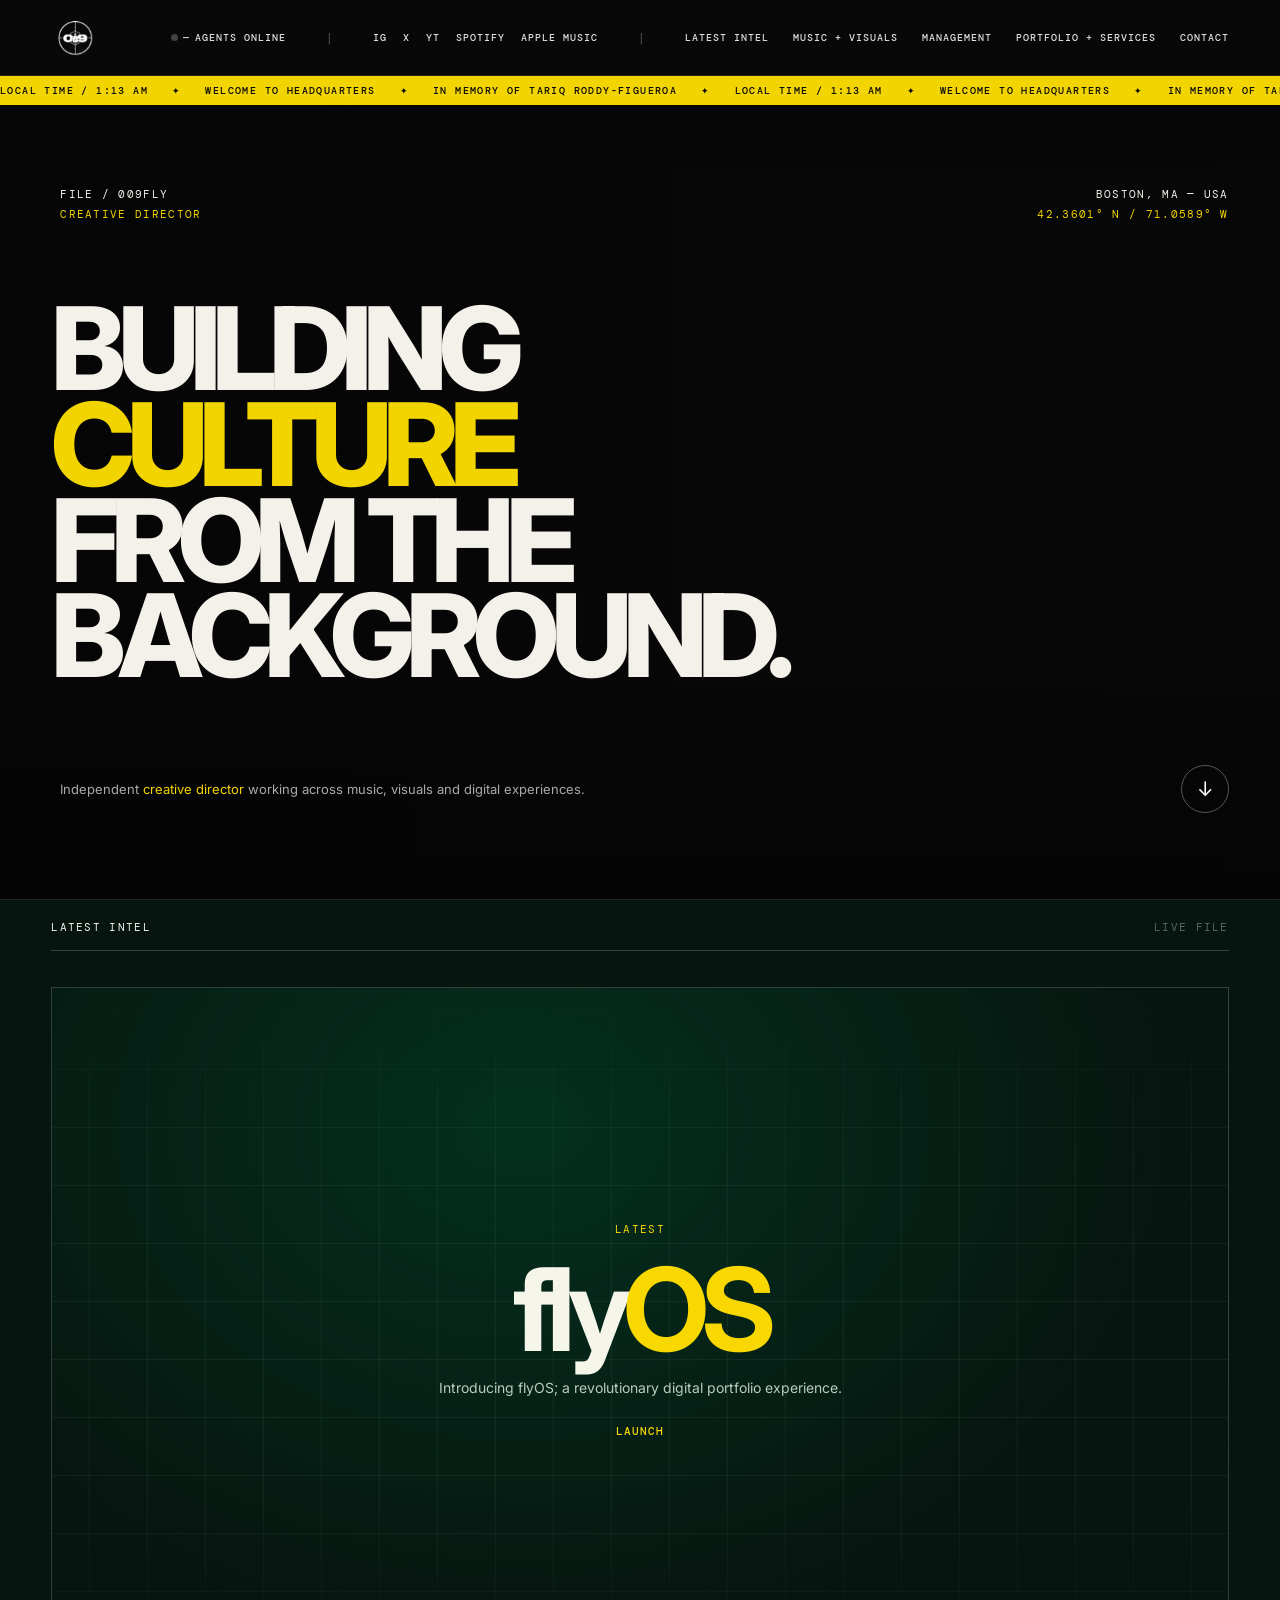
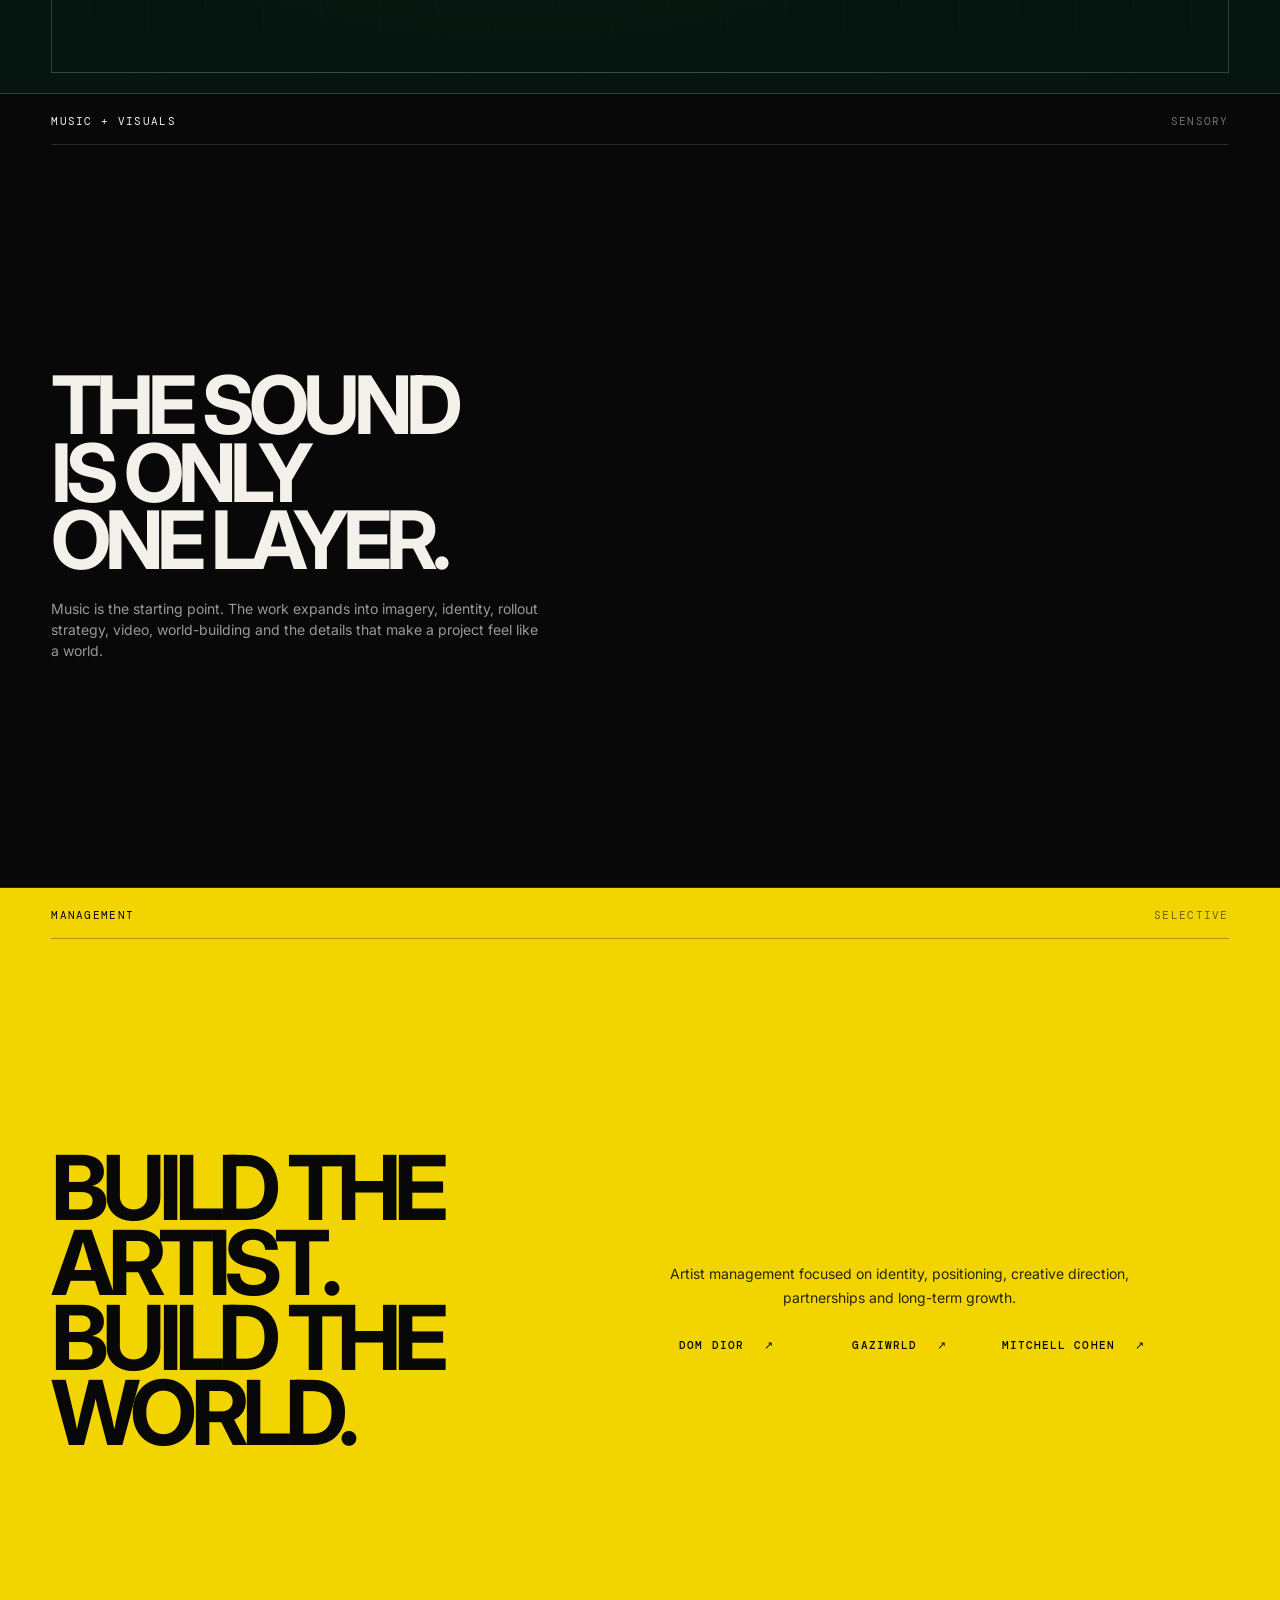
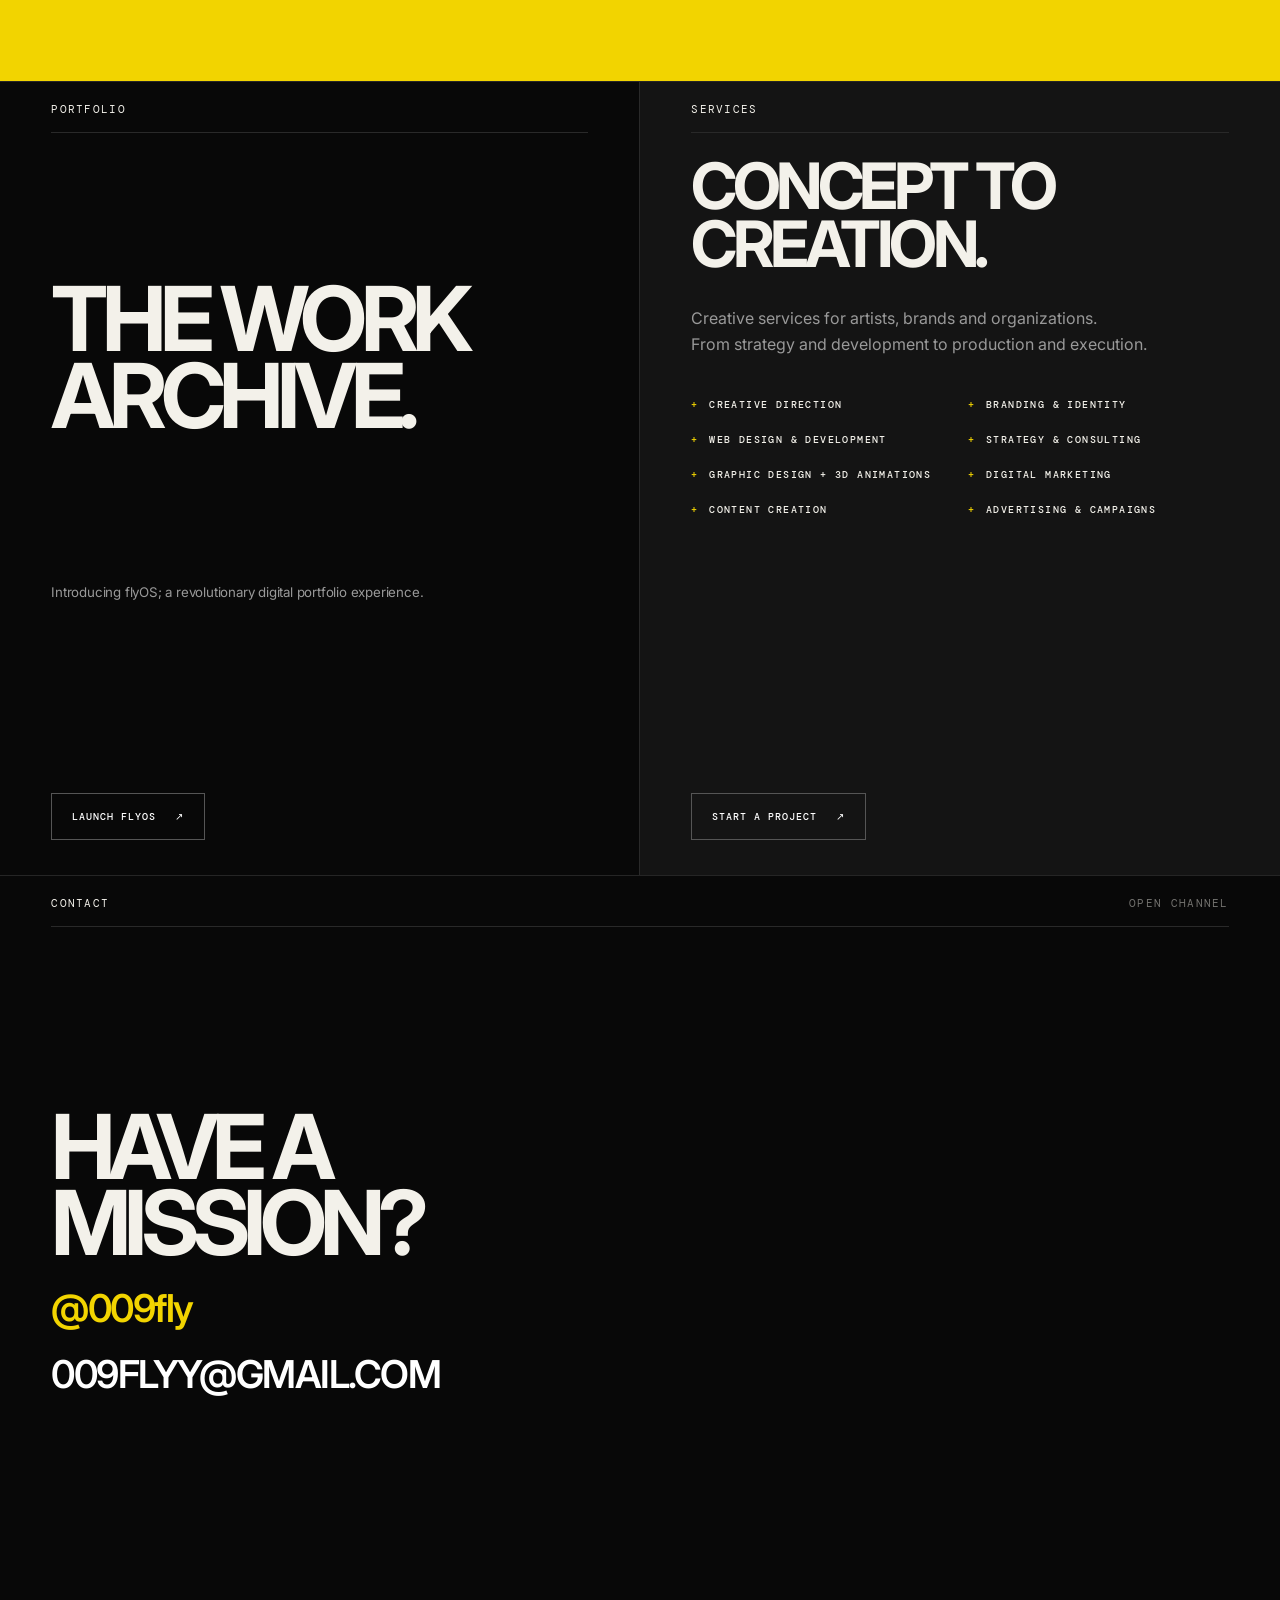
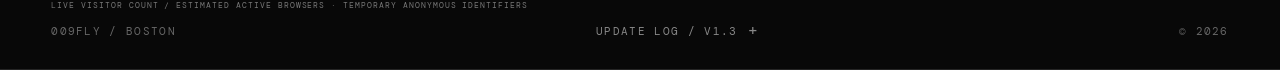
==== index.html @ 1a8852e2 "Use matching dividers and refresh compact media layout" ====
<!doctype html>
<html lang="en">
<head>
  <!-- Google tag (gtag.js) -->
  <script async src="https://www.googletagmanager.com/gtag/js?id=G-CFNYS5WDB2"></script>
  <script>
    window.dataLayer = window.dataLayer || [];
    function gtag(){dataLayer.push(arguments);}
    gtag('js', new Date());
    gtag('config', 'G-CFNYS5WDB2');
  </script>

  <meta charset="utf-8">
  <meta name="viewport" content="width=device-width,initial-scale=1">
  <meta name="theme-color" content="#080808">
  <meta name="robots" content="index,follow,max-image-preview:large">
  <title>009fly | Creative Director</title>
  <meta name="description" content="Meet 009fly, an independent creative director working across websites, visuals and digital experiences in Boston.">
  <link rel="canonical" href="https://009fly.com/">
  <link rel="icon" type="image/svg+xml" href="/favicon.svg">
  <link rel="alternate icon" type="image/x-icon" href="/favicon.ico">
  <link rel="icon" type="image/png" sizes="32x32" href="/favicon-32x32.png">
  <link rel="icon" type="image/png" sizes="16x16" href="/favicon-16x16.png">
  <link rel="apple-touch-icon" sizes="180x180" href="/apple-touch-icon.png">
  <link rel="manifest" href="/site.webmanifest">
  <meta property="og:type" content="website">
  <meta property="og:site_name" content="009fly">
  <meta property="og:title" content="009fly | Creative Director">
  <meta property="og:description" content="Meet 009fly, an independent creative director working across websites, visuals and digital experiences in Boston.">
  <meta property="og:url" content="https://009fly.com/">
  <meta property="og:image" content="https://009fly.com/009fly-social-preview.jpg">
  <meta property="og:image:secure_url" content="https://009fly.com/009fly-social-preview.jpg">
  <meta property="og:image:type" content="image/jpeg">
  <meta property="og:image:width" content="1200">
  <meta property="og:image:height" content="630">
  <meta property="og:image:alt" content="009fly — Building Culture From the Background. Creative Director, Music and Digital.">
  <meta name="twitter:card" content="summary_large_image">
  <meta name="twitter:image" content="https://009fly.com/009fly-social-preview.jpg">
  <meta name="twitter:image:alt" content="009fly — Building Culture From the Background.">
  <meta name="twitter:title" content="009fly | Creative Director">
  <meta name="twitter:description" content="Meet 009fly, an independent creative director working across websites, visuals and digital experiences in Boston.">
  <script type="application/ld+json">
  {
    "@context": "https://schema.org",
    "@graph": [
      {
        "@type": "WebSite",
        "@id": "https://009fly.com/#website",
        "url": "https://009fly.com/",
        "name": "009fly",
        "inLanguage": "en-US",
        "publisher": {
          "@id": "https://009fly.com/#person"
        }
      },
      {
        "@type": "WebPage",
        "@id": "https://009fly.com/#webpage",
        "url": "https://009fly.com/",
        "name": "009fly | Creative Director",
        "isPartOf": {
          "@id": "https://009fly.com/#website"
        },
        "about": {
          "@id": "https://009fly.com/#person"
        },
        "inLanguage": "en-US",
        "description": "Meet 009fly, an independent creative director working across websites, visuals and digital experiences in Boston."
      },
      {
        "@type": "Person",
        "@id": "https://009fly.com/#person",
        "name": "009fly",
        "url": "https://009fly.com/",
        "mainEntityOfPage": {
          "@id": "https://009fly.com/#webpage"
        },
        "jobTitle": [
          "Creative Director",
          "Music Producer",
          "Artist Manager"
        ],
        "description": "Boston-based independent creative director working across music production, artist management, visuals, branding and digital experiences.",
        "homeLocation": {
          "@type": "Place",
          "name": "Boston, Massachusetts, USA"
        },
        "sameAs": [
          "https://www.instagram.com/009fly/",
          "https://twitter.com/009flyy",
          "https://www.youtube.com/009fly",
          "https://open.spotify.com/artist/0IBzfVJw4l53pqRx9MSWfz",
          "https://flyos.009fly.com/"
        ]
      }
    ]
  }
</script>
  <link rel="preconnect" href="https://fonts.googleapis.com">
  <link rel="preconnect" href="https://fonts.gstatic.com" crossorigin>
  <link href="https://fonts.googleapis.com/css2?family=DM+Mono:wght@400;500&family=Inter:wght@400;500;600;700;800&display=swap" rel="stylesheet">
  <link rel="stylesheet" href="style.css?v=20261102-mobile-log-grey-reset">
  <link rel="stylesheet" href="services.css?v=20261029-mobile-layout">
  <link rel="stylesheet" href="hero-video.css?v=20261102-cleancut-video-only">
  <link rel="stylesheet" href="hq-media.css?v=compact-balanced-20261116">
</head>
<body>
  <header class="nav">
    <div class="hq-nav-left"><a class="brand" href="#top" aria-label="009FLY home"><img class="brand-logo" src="009fly-nav-logo-lossless.webp" alt="009FLY logo"></a><div id="hq-presence" class="hq-presence" data-state="pending" title="Estimated active browsers on Headquarters in the last 90 seconds"><span class="hq-presence-dot" aria-hidden="true"></span><span id="hq-presence-count">—</span><span id="hq-presence-label">AGENTS ONLINE</span></div></div>
    <button class="menu-toggle" aria-expanded="false" aria-controls="nav-links">
      <span></span><span></span>
    </button>
    <nav id="nav-links" class="nav-links">
      <span class="nav-divider hq-presence-divider" aria-hidden="true">|</span>
      <div class="nav-socials"><a href="https://www.instagram.com/009fly/" target="_blank" rel="noopener">IG</a><a href="https://twitter.com/009flyy" target="_blank" rel="noopener">X</a><a href="https://youtube.com/009fly" target="_blank" rel="noopener">YT</a><a href="https://open.spotify.com/artist/0IBzfVJw4l53pqRx9MSWfz" target="_blank" rel="noopener">SPOTIFY</a><a href="https://music.apple.com/za/artist/009fly/1674675516" target="_blank" rel="noopener">APPLE MUSIC</a></div><span class="nav-divider" aria-hidden="true">|</span>
      <a href="#intel">LATEST INTEL</a>
      <a href="#music">MUSIC + VISUALS</a>
      <a href="#management">MANAGEMENT</a>
      <a href="#portfolio">PORTFOLIO + SERVICES</a>
      <a href="#contact">CONTACT</a>
    </nav>
  </header>

  <div class="ticker" aria-label="009FLY ticker">
    <div class="ticker-track"><div class="ticker-set"><span>LOCAL TIME / <b class="ticker-time">--:--</b></span><i>✦</i><span>WELCOME TO HEADQUARTERS</span><i>✦</i><span>IN MEMORY OF TARIQ RODDY-FIGUEROA</span><i>✦</i></div><div class="ticker-set" aria-hidden="true"><span>LOCAL TIME / <b class="ticker-time">--:--</b></span><i>✦</i><span>WELCOME TO HEADQUARTERS</span><i>✦</i><span>IN MEMORY OF TARIQ RODDY-FIGUEROA</span><i>✦</i></div><div class="ticker-set" aria-hidden="true"><span>LOCAL TIME / <b class="ticker-time">--:--</b></span><i>✦</i><span>WELCOME TO HEADQUARTERS</span><i>✦</i><span>IN MEMORY OF TARIQ RODDY-FIGUEROA</span><i>✦</i></div><div class="ticker-set" aria-hidden="true"><span>LOCAL TIME / <b class="ticker-time">--:--</b></span><i>✦</i><span>WELCOME TO HEADQUARTERS</span><i>✦</i><span>IN MEMORY OF TARIQ RODDY-FIGUEROA</span><i>✦</i></div></div>
  </div>

  <main id="top">
    <section class="hero">
      <div class="hero-video-backdrop" aria-hidden="true"></div>
      <div class="hero-meta mono">
        <div class="hero-left-meta"><span>FILE / 009FLY</span><span class="hero-role">CREATIVE DIRECTOR</span></div>
        <span class="hero-location"><span>BOSTON, MA — USA</span><span class="hero-coords mono">42.3601° N / 71.0589° W</span></span>
      </div>
      <div class="hero-copy">
        <h1>BUILDING<br><em>CULTURE</em><br>FROM THE<br>BACKGROUND.</h1>
      </div>
      <div class="hero-bottom">
        <p>Independent <span class="hero-copy-role">creative director</span> working across music, visuals and digital experiences.</p>
        <a class="circle-link" href="#intel" aria-label="Scroll to latest intel">↓</a>
      </div>
    </section>

    <section id="intel" class="section intel">
      <div class="section-head">
        <span class="mono">LATEST INTEL</span>
        <span class="mono muted">LIVE FILE</span>
      </div>
      <div class="intel-grid hq-intel-single">
        <article class="intel-card featured">
          <span class="tag mono">LATEST</span>
          <h2>fly<span class="intel-os">OS</span></h2>
          <p>Introducing flyOS; a revolutionary digital portfolio experience.</p>
          <a class="text-link hq-intel-launch" href="https://flyos.009fly.com" target="_blank" rel="noopener">LAUNCH</a>
        </article>
      </div>
    </section>

    <section id="music" class="section music-section">
      <div class="section-head">
        <span class="mono">MUSIC + VISUALS</span>
        <span class="mono muted">SENSORY</span>
      </div>
      <div class="hq-music-layout">
      <div class="music-body hq-music-intro">
        <div><h2>THE SOUND<br>IS ONLY<br>ONE LAYER.</h2></div>
        <div class="section-copy"><p>Music is the starting point. The work expands into imagery, identity, rollout strategy, video, world-building and the details that make a project feel like a world.</p></div>
      </div>
      <div class="hq-media-stage">
      <div class="hq-media-controls mono"><div class="hq-media-swipe"><span>SWIPE /</span><button type="button" id="hq-media-prev" aria-label="Previous release">←</button><span id="hq-media-position">01 / 04</span><button type="button" id="hq-media-next" aria-label="Next release">→</button></div></div>
      <div class="hq-media-grid" id="hq-media-grid" aria-label="Music and visuals releases" tabindex="0">
          <article class="hq-media-card" data-platform="spotify">
            <div class="hq-media-player"><iframe src="https://open.spotify.com/embed/album/3iAHfB6rxWgSo7jrXu9Xby?utm_source=generator&amp;theme=0" title="FLY - EP" loading="lazy" allow="autoplay; clipboard-write; encrypted-media; fullscreen; picture-in-picture" referrerpolicy="strict-origin-when-cross-origin" allowfullscreen></iframe></div>
          </article>
          <article class="hq-media-card hq-mobile-only" data-platform="spotify">
            <div class="hq-media-player"><iframe src="https://open.spotify.com/embed/album/2Buoz1uBHT5yJZsT7gXUTn?utm_source=generator&amp;theme=0" title="VANILLA SKY" loading="lazy" allow="autoplay; clipboard-write; encrypted-media; fullscreen; picture-in-picture" referrerpolicy="strict-origin-when-cross-origin" allowfullscreen></iframe></div>
          </article>
          <article class="hq-media-card" data-platform="youtube">
            <div class="hq-media-player"><iframe src="https://www.youtube-nocookie.com/embed/IsVY-vqSx8k" title="DOM DIOR - AWAY FT. SABO*" loading="lazy" allow="accelerometer; autoplay; clipboard-write; encrypted-media; gyroscope; picture-in-picture; web-share" referrerpolicy="strict-origin-when-cross-origin" allowfullscreen></iframe></div>
          </article>
          <article class="hq-media-card hq-mobile-only" data-platform="youtube">
            <div class="hq-media-player"><iframe src="https://www.youtube-nocookie.com/embed/cTA4_3xIfX8" title="DOM DIOR - 21 QUESTIONS" loading="lazy" allow="accelerometer; autoplay; clipboard-write; encrypted-media; gyroscope; picture-in-picture; web-share" referrerpolicy="strict-origin-when-cross-origin" allowfullscreen></iframe></div>
          </article>
      </div>
      </div>
      </div>
    </section>

    <section id="management" class="section management">
      <div class="section-head">
        <span class="mono">MANAGEMENT</span>
        <span class="mono muted">SELECTIVE</span>
      </div>
      <div class="management-body">
        <div>
          <h2>BUILD THE<br>ARTIST.<br>BUILD THE<br>WORLD.</h2>
        </div>
        <div class="section-copy">
          <p>Artist management focused on identity, positioning, creative direction, partnerships and long-term growth.</p><div class="management-links"><a class="text-link" href="https://domdior.com/" target="_blank" rel="noopener">DOM DIOR <span>↗</span></a><a class="text-link" href="https://www.instagram.com/gaziwrld/" target="_blank" rel="noopener">GAZIWRLD <span>↗</span></a><a class="text-link" href="https://mitchellcohen.vercel.app/?utm_source=ig&utm_medium=social&utm_content=link_in_bio&fbclid=PAZXh0bgNhZW0CMTEAc3J3YwZhcHBfaWQMMjU2MjgxMDQwNTU4AAGnjdidT3svYqbDin6myd4h8YKRmhlZj643PsCSKr5dsWhWGUsyrynhWjg4gUY_aem_ifMFKqXh4MnM_FXDjEuN6w" target="_blank" rel="noopener">MITCHELL COHEN <span>↗</span></a></div>
        </div>
      </div>
    </section>

    <section class="section gateway" id="portfolio">
      <div class="gateway-card">
        <span class="mono">PORTFOLIO</span>
        <h2>THE WORK<br>ARCHIVE.</h2>
        <p class="portfolio-note portfolio-intro">Introducing flyOS; a revolutionary digital portfolio experience.</p>
        <a class="button" href="https://flyos.009fly.com/" target="_blank" rel="noopener noreferrer" aria-label="Launch flyOS interactive portfolio">LAUNCH FLYOS <span aria-hidden="true">↗</span></a>
      </div>
      <div class="gateway-card accent services-card" id="services">
        <span class="mono">SERVICES</span>
        <h2>CONCEPT TO<br>CREATION.</h2>
        <div class="services-description">
          <p>Creative services for artists, brands and organizations.<br>From strategy and development to production and execution.</p>
        </div>
        <div class="services-grid">
          <ul>
            <li>CREATIVE DIRECTION</li>
            <li>WEB DESIGN & DEVELOPMENT</li>
            <li>GRAPHIC DESIGN + 3D ANIMATIONS</li>
            <li>CONTENT CREATION</li>
          </ul>
          <ul>
            <li>BRANDING & IDENTITY</li>
            <li>STRATEGY & CONSULTING</li>
            <li>DIGITAL MARKETING</li>
            <li>ADVERTISING & CAMPAIGNS</li>
          </ul>
        </div>
        <a class="button" href="#contact">START A PROJECT <span aria-hidden="true">↗</span></a>
      </div>
    </section>

    <section id="contact" class="section contact">
      <div class="section-head">
        <span class="mono">CONTACT</span>
        <span class="mono muted">OPEN CHANNEL</span>
      </div>
      <div class="contact-body">
        <h2>HAVE A<br>MISSION?</h2>
        <a class="contact-handle" href="https://www.instagram.com/009fly/" target="_blank" rel="noopener" aria-label="009FLY on Instagram">@009fly</a>
        <a class="email" href="mailto:009flyy@gmail.com">009FLYY@GMAIL.COM</a>
      </div>
      <p class="hq-presence-privacy mono">LIVE VISITOR COUNT / ESTIMATED ACTIVE BROWSERS · TEMPORARY ANONYMOUS IDENTIFIERS</p>
      <div class="contact-footer mono">
        <span>009FLY / BOSTON</span>
        <details class="release-log">
          <summary aria-label="View website update history">UPDATE LOG / V1.3 <span class="release-log-plus" aria-hidden="true">+</span></summary>
          <div class="release-log-panel">
            <div class="release-log-heading">
              <span>009FLY / RELEASE HISTORY</span>
              <span>ARCHIVE / 001</span>
            </div>
            <div class="release-log-entries" role="region" aria-label="Release history; scroll for older updates" tabindex="0">
            <div class="release-log-entry">
              <span class="release-log-version">V1.3 / NOV 2026</span>
              <strong>flyOS / MUSIC + LIVE PRESENCE</strong>
              <p>Updated Latest Intel, added compact music and video embeds with mobile swipe navigation, and introduced a live agent counter with a subtle activity pulse.</p>
            </div>
            <div class="release-log-entry">
              <span class="release-log-version">V1.2 / NOV 2026</span>
              <strong>HEADQUARTERS REFINED</strong>
              <p>Refined the services section, introduced a seamless HD hero animation, and improved the mobile experience.</p>
            </div>
            <div class="release-log-entry">
              <span class="release-log-version">V1.1 / OCT 2026</span>
              <strong>CHANGELOG INITIALIZED</strong>
              <p>Added an interactive update log to the desktop headquarters footer.</p>
            </div>
            <div class="release-log-entry">
              <span class="release-log-version">V1.0 / OCT 2026</span>
              <strong>HEADQUARTERS LAUNCH</strong>
              <p>Launched the responsive 009fly Headquarters.</p>
            </div>
            </div>
            <span class="release-log-end">END OF RECORD</span>
          </div>
        </details>
        <span>© 2026</span>
      </div>
    </section>
  </main>

  <script src="script.js?v=flush-sections-20261116"></script>
  <script src="hero-video.js?v=20261102-mobile-v2-cleanup" defer></script>
  <script src="hq-media.js?v=agent-polish-20261116" defer></script>
</body>
</html>
---- style.css ----
*{box-sizing:border-box}html{scroll-behavior:smooth}body{margin:0;background:#080808;color:#f3f1ea;font-family:Inter,Arial,sans-serif;overflow-x:hidden}.mono{font-family:"DM Mono",monospace;font-size:11px;letter-spacing:.12em}.muted{opacity:.45}.nav{height:76px;z-index:21;padding:0 4vw;display:flex;align-items:center;justify-content:space-between;border-bottom:1px solid #252525;position:fixed;top:0;left:0;right:0;z-index:10;background:#080808}.brand{position:relative;z-index:22;width:48px;height:48px;display:flex;align-items:center;justify-content:center;color:#fff;text-decoration:none}.brand-logo{display:block;width:48px;height:48px;object-fit:contain;transform:translateZ(0);animation:none;backface-visibility:hidden;will-change:transform}.nav-links{display:flex;gap:24px;align-items:center}.nav-socials{display:flex;gap:16px;align-items:center;margin-right:0;padding-right:0}.nav-socials a{font:500 9px "DM Mono",monospace;letter-spacing:.1em;color:#777;text-decoration:none}.nav-socials a:hover{color:#f2d400}.nav-divider{color:#555;font:400 11px "DM Mono",monospace;letter-spacing:normal;margin:0 16px}.nav-links a,.back{font:500 10px "DM Mono",monospace;letter-spacing:.1em;color:#ddd;text-decoration:none}.nav-links a:hover,.back:hover{color:#f2d400}.menu-toggle{display:none;background:none;border:0}.ticker{position:fixed;top:76px;left:0;right:0;height:30px;overflow:hidden;isolation:isolate;contain:layout paint;z-index:9;background:#f2d400;color:#080808;border-bottom:1px solid #080808;display:flex;align-items:center}.ticker-track{display:flex;align-items:center;width:max-content;white-space:nowrap;animation:ticker-scroll 24s linear infinite;will-change:transform;backface-visibility:hidden;-webkit-backface-visibility:hidden;font:500 10px "DM Mono",monospace;letter-spacing:.14em;margin:0;padding:0;gap:0}.ticker-set{display:flex;align-items:center;gap:0;flex-shrink:0;padding:0;margin:0}.ticker-set span{display:inline-block}.ticker-set i{font-style:normal;font-size:9px;margin:0 24px;display:inline-block}.ticker-track b{font:inherit}.ticker-track i{font-style:normal;font-size:9px}.hero{min-height:100vh;padding:150px 4vw 45px;display:flex;flex-direction:column;justify-content:space-between;border-bottom:1px solid #252525;position:relative;background:radial-gradient(circle at 80% 30%,#171717 0,transparent 34%)}.hero:before{content:"";position:absolute;inset:106px 4vw 0;border-left:0;border-right:0;pointer-events:none}.hero-meta,.hero-bottom{display:flex;justify-content:space-between;gap:30px;position:relative;z-index:1}.hero-meta{flex-wrap:wrap;align-items:center}.hero-left-meta{display:flex;flex-direction:column;gap:6px;margin-left:8px}.hero-location{display:flex;flex-direction:column;align-items:flex-end;gap:6px}.hero-coords{color:#f2d400}.hero-copy{position:relative;z-index:1;margin:auto 0}.eyebrow{font:500 11px "DM Mono",monospace;letter-spacing:.12em;color:#f2d400;margin:0 0 24px}.hero h1{font-size:clamp(54px,9vw,145px);line-height:.83;letter-spacing:-.075em;margin:0;font-weight:800}.hero h1 em{font-style:normal;color:#f2d400}.hero-bottom{align-items:end}.hero-bottom p{max-width:none;white-space:nowrap;margin:0 0 0 8px;color:#aaa;font-size:13px;line-height:1.7}.circle-link{width:48px;height:48px;border:1px solid #555;border-radius:50%;display:grid;place-items:center;color:#fff;text-decoration:none;font-size:20px}.section{padding:120px 4vw;border-bottom:1px solid #252525}.section-head{display:flex;justify-content:space-between;border-bottom:1px solid #292929;padding-bottom:16px}.intel-grid{display:grid;grid-template-columns:1.7fr 1fr 1fr;gap:1px;background:#292929;margin-top:60px}.intel-card{background:#080808;padding:38px;min-height:270px;position:relative}.intel-card.featured{min-height:430px;background:linear-gradient(135deg,#111,#080808)}.tag{color:#f2d400}.intel-card h2{font-size:clamp(42px,5vw,76px);line-height:.9;letter-spacing:-.06em;margin:70px 0 25px}.intel-card h3{font-size:24px;margin:50px 0 15px;letter-spacing:-.04em}.intel-card p,.section-copy p{color:#999;line-height:1.7;font-size:14px;max-width:520px}.card-line{position:absolute;bottom:30px;left:38px;width:45px;height:2px;background:#f2d400}.music-body,.management-body{display:grid;grid-template-columns:1fr 1.15fr;gap:6vw}.music-body{min-height:calc(100vh - 106px);align-items:center}.music-body h2,.management h2,.contact h2{font-size:clamp(48px,7vw,108px);line-height:.84;letter-spacing:-.075em;margin:0}.section-copy{align-self:center;padding-bottom:0}.music-body .section-copy>p:first-child{max-width:760px;line-height:1.5}.portfolio-note{white-space:nowrap;max-width:none!important}.button.disabled{cursor:default;pointer-events:none}.button.disabled:hover{background:transparent;border-color:#555;color:#fff}.contact-handle{display:block;text-decoration:none;font-family:Inter,Arial,sans-serif;font-size:clamp(18px,3vw,42px);font-weight:600;letter-spacing:-.04em;color:#f2d400;margin:-30px 0 20px}.contact-handle:hover{color:#fff}.text-link{display:inline-block;margin-top:30px;color:#f2d400;text-decoration:none;font:500 11px "DM Mono",monospace;letter-spacing:.1em}.text-link span,.button span,.email span{margin-left:12px}.management{background:#f2d400;color:#080808}.management .section-head{border-color:#aa9700}.management .muted{opacity:.55}.management .eyebrow{color:#080808}.management .section-copy p{color:#292600}.management .text-link{color:#080808}.management-links{width:100%;max-width:520px;display:flex;justify-content:space-between;align-items:center;gap:12px;margin-top:28px;flex-wrap:wrap}.management-links .text-link{margin-top:0}.gateway{display:grid;grid-template-columns:1fr 1fr;padding:0}.gateway-card{min-height:560px;padding:55px 4vw;display:flex;flex-direction:column;align-items:flex-start;justify-content:space-between;border-right:1px solid #292929}.gateway-card:last-child{border-right:0}.gateway-card.accent{background:#141414}.gateway-card h2{font-size:clamp(48px,7vw,100px);line-height:.86;letter-spacing:-.07em;margin:0;align-self:flex-start}.gateway-card p{max-width:430px;color:#999;line-height:1.6}.button{border:1px solid #555;padding:16px 20px;color:#fff;text-decoration:none;font:500 10px "DM Mono",monospace;letter-spacing:.1em;transition:.2s}.button:hover{background:#f2d400;border-color:#f2d400;color:#080808}.contact-body{min-height:480px;display:flex;flex-direction:column;justify-content:center}.contact h2{margin:0 0 55px}.email{font-size:clamp(18px,3vw,42px);font-weight:600;color:#fff;text-decoration:none;letter-spacing:-.04em}.email:hover{color:#f2d400}.contact-footer{display:flex;justify-content:space-between;color:#666}.placeholder-main{min-height:100vh;padding:160px 7vw 80px;display:flex;flex-direction:column;justify-content:center;align-items:flex-start}.placeholder-main h1{font-size:clamp(60px,12vw,170px);line-height:.82;letter-spacing:-.08em;margin:35px 0}.placeholder-main p{max-width:550px;color:#999;line-height:1.7;margin:0 0 35px}.back{margin-left:auto}.placeholder .nav{position:fixed}.placeholder .button{display:inline-block}@media(max-width:800px){.nav{height:68px;padding:0 22px}.menu-toggle{display:flex;flex-direction:column;gap:6px}.menu-toggle span{display:block;width:25px;height:1px;background:#fff}.nav-links{display:none;position:absolute;top:98px;left:0;right:0;background:#080808;border-bottom:1px solid #292929;padding:22px;flex-direction:column;align-items:flex-start;gap:22px}.nav-links.open{display:flex}.ticker{top:68px;height:28px}.hero{padding:120px 22px 30px;min-height:100svh}.hero:before{inset:96px 22px 0}.hero-meta span:last-child{display:none}.hero h1{font-size:clamp(52px,15vw,92px)}.hero-bottom{align-items:flex-end}.hero-bottom p{max-width:100%;font-size:12px;white-space:normal;margin-left:8px}.nav-socials{order:0;margin:0 0 4px;padding:0 0 18px;border-right:0;border-bottom:1px solid #292929;width:100%;gap:18px}.nav-socials a{font-size:10px}.management-links{gap:18px}.music-body{grid-template-columns:1fr}.music-body .section-copy>p:first-child{max-width:100%;line-height:1.6}.section{padding:80px 22px}.intel-grid,.management-body,.gateway{grid-template-columns:1fr}.intel-grid{gap:1px}.intel-card,.intel-card.featured{min-height:300px;padding:28px}.intel-card.featured{min-height:380px}.intel-card h2{margin-top:65px;font-size:48px}.intel-card h3{margin-top:35px}.music-body h2,.management h2,.contact h2{font-size:clamp(55px,17vw,100px);margin:45px 0 55px}.section-copy{padding:0}.gateway-card{min-height:430px;padding:35px 22px;border-right:0;border-bottom:1px solid #292929}.gateway-card:last-child{border-bottom:0}.gateway-card h2{font-size:62px}.contact-body{min-height:400px}.contact-footer{font-size:9px}.placeholder-main{padding:130px 22px 60px}.placeholder-main h1{font-size:68px}.back{font-size:9px}.placeholder .nav .back{display:none}} .digital-links{display:flex;flex-direction:column;align-items:flex-start;gap:18px}.digital-links .text-link{margin-top:0}.section-copy .text-link{white-space:nowrap}@media(max-width:800px){.hero-bottom{flex-wrap:wrap}}@keyframes ticker-scroll{from{transform:translate3d(0,0,0)}to{transform:translate3d(-25%,0,0)}}
/* Keep anchored sections flush beneath the fixed header and ticker. */
#intel,#music,#management,#portfolio,#services,#contact{scroll-margin-top:106px;scroll-padding-top:0}@media(max-width:800px){#intel,#music,#management,#portfolio,#services,#contact{scroll-margin-top:96px}}

.hero-role{color:#f2d400}.hero-copy-role{color:#f2d400}@media(min-width:801px){#intel,#music{scroll-margin-top:0}.hero{height:100svh;min-height:0;padding-top:106px;padding-bottom:20px;display:grid;grid-template-rows:minmax(0,1fr) auto minmax(0,1fr);justify-content:initial}.hero-meta{align-self:center;transform:none;margin:0}.hero-copy{align-self:center;margin:0}.hero-bottom{align-self:center;align-items:center;transform:translateY(8px)}.hero-left-meta{margin-left:9px}.hero-bottom p{margin-left:9px}.latest-video-link{display:block;margin-top:18px}.music-section{padding-top:120px;padding-bottom:120px}.management{padding-top:20px;padding-bottom:20px;min-height:calc(100svh - 106px);display:flex;flex-direction:column}.management .management-body{flex:1;align-items:center}}

/* Consistent Latest Intel heading and link rows. */
#intel .intel-card-links{display:flex;flex-direction:column;align-items:flex-start;gap:18px;margin-top:28px}
#intel .intel-card-links .text-link{display:inline-block;margin:0}
@media(min-width:801px){#intel .intel-card.featured h2{margin-top:47px}#intel .intel-card:not(.featured) .intel-card-links{position:absolute;top:245px;left:38px;margin-top:0}}

/* Match Music + Visuals link spacing to Latest Intel without changing other sections. */
#music .music-links{display:flex;flex-direction:column;align-items:flex-start;gap:18px;margin-top:28px}
#music .music-links .text-link{margin-top:0}
@media(min-width:801px){#music .music-body>div{transform:translateY(-24px)}}

/* Match the Management link row's right edge to the comma after 'creative direction,' on desktop. */
/* Evenly center the three Management links under the paragraph on desktop. */
@media(min-width:801px){.management-links{display:grid;grid-template-columns:repeat(3,minmax(0,1fr));width:100%;max-width:520px;gap:0;justify-content:initial}.management-links .text-link{justify-self:center;white-space:nowrap}}

/* Visually center the Management description above its three-link row on desktop. */
@media(min-width:801px){#management .section-copy>p{transform:none;width:100%;max-width:520px;text-align:center}}

/* Desktop Portfolio + Services: header and divider match Latest Intel; fill the visible viewport. */
@media(min-width:801px){
  #portfolio.gateway{min-height:calc(100svh - 106px)}
  #portfolio .gateway-card{min-height:0;padding-top:20px;padding-bottom:35px}
  #portfolio .gateway-card>.mono:first-child{display:block;width:100%;padding-bottom:16px;border-bottom:1px solid #292929}
}

/* Optically align Portfolio and Services descriptions on desktop. */
@media(min-width:801px){#portfolio .gateway-card>p{min-height:4.8em;margin-top:0;margin-bottom:0}#portfolio .gateway-card:first-child .portfolio-note{transform:none}}

/* Desktop Contact: same ticker clearance and viewport fit as the other menu sections. */
@media(min-width:801px){
  #contact{min-height:calc(100svh - 106px);padding:20px 4vw 30px;display:flex;flex-direction:column}
  #contact .contact-body{flex:1;min-height:0;justify-content:center}
  #contact .contact-footer{flex-shrink:0}
}

/* Keep the live-performance qualifier on its own line without changing link spacing. */
#intel .performance-link .performance-subtitle{display:block;font:inherit;letter-spacing:inherit;margin:5px 0 0;color:inherit}

/* Mobile homepage refinements; desktop rules remain unchanged. */
@media(max-width:800px){
  .hero{
    min-height:100svh;
    padding:120px 22px 30px;
    display:grid;
    grid-template-rows:auto minmax(0,1fr) auto auto minmax(0,1fr);
    justify-content:initial;
    row-gap:0;
  }
  .hero-meta{align-self:start}
  .hero-meta .hero-left-meta .hero-role{display:inline;color:#f2d400}
  .hero-meta .hero-location{display:none}
  .hero-copy{grid-row:3;align-self:end;margin:0;min-width:0}
  .hero h1{font-size:clamp(36px,11vw,72px);line-height:.88;letter-spacing:-.075em}
  .hero-bottom{grid-row:4;align-self:start;margin-top:24px;display:flex;flex-direction:column;align-items:flex-start;gap:18px;flex-wrap:nowrap}
  .hero-bottom p{margin:0;max-width:100%;white-space:normal;font-size:12px;line-height:1.6}
  .hero-bottom{position:static}
  .hero-bottom .circle-link{flex:none;position:absolute;top:auto;right:auto;bottom:30px;left:22px;z-index:2;transform:none;margin:0}
}

/* Mobile Latest Intel: tighter landing, compact featured card, consistent detail-card spacing. */
@media(max-width:800px){
  #intel{padding-top:22px;padding-bottom:72px}
  #intel .intel-grid{margin-top:28px}
  #intel .intel-card{min-height:0;padding:26px 24px 30px}
  #intel .intel-card.featured{min-height:320px;padding:26px 24px 42px}
  #intel .intel-card.featured h2{font-size:clamp(36px,11vw,48px);margin:28px 0 20px}
  #intel .intel-card.featured p{margin:0}
  #intel .intel-card.featured .card-line{left:24px;bottom:19px}
  #intel .intel-card:not(.featured) h3{margin:28px 0 14px}
  #intel .intel-card:not(.featured)>p{margin:0}
  #intel .intel-card:not(.featured) .intel-card-links{position:static;margin-top:24px;gap:18px}
}

/* Mobile Music + Visuals: compact editorial flow below the ticker. */
@media(max-width:800px){
  #music{padding-top:22px;padding-bottom:56px}
  #music .music-body{display:block;min-height:0}
  #music .music-body h2{margin:44px 0 28px}
  #music .section-copy{padding:0}
  #music .section-copy>p:first-child{margin:0;line-height:1.6}
  #music .music-links{margin-top:26px;gap:18px}
}

/* Mobile Management: compact section flow, preserving the headline and artist links. */
@media(max-width:800px){
  #management{padding-top:22px;padding-bottom:56px}
  #management .management-body{display:block}
  #management .management-body h2{margin:44px 0 28px}
  #management .section-copy{padding:0}
  #management .section-copy>p{margin:0;line-height:1.6}
  #management .management-links{margin-top:24px}
}

/* Mobile Portfolio + Services: consistent compact stacked panels. */
@media(max-width:800px){
  #portfolio.gateway{display:grid;grid-template-columns:minmax(0,1fr);padding:0}
  #portfolio .gateway-card{
    min-height:0;
    padding:22px 22px 44px;
    display:flex;
    flex-direction:column;
    align-items:flex-start;
    justify-content:flex-start;
  }
  #portfolio .gateway-card>.mono:first-child{
    display:block;
    width:100%;
    padding-bottom:16px;
    border-bottom:1px solid #292929;
  }
  #portfolio .gateway-card h2{margin:44px 0 0}
  #portfolio .gateway-card p{margin:28px 0 0;white-space:normal;max-width:100%}
  #portfolio .gateway-card .button{margin-top:30px}
}

/* Mobile Contact: align with other section headers and keep contact details and footer visible. */
@media(max-width:800px){
  #contact{min-height:calc(100svh - 96px);padding:22px 22px 32px;display:flex;flex-direction:column}
  #contact .contact-body{flex:1;min-height:0;justify-content:center}
  #contact .contact-body h2{margin:0 0 30px}
  #contact .contact-handle{margin:0 0 18px}
  #contact .contact-footer{flex-shrink:0;margin-top:36px}
}


/* 009fly release history: shared desktop/mobile footer behavior and styling. */
#contact .contact-footer{position:relative;align-items:center}
.release-log{position:relative;color:#888;font:inherit;letter-spacing:inherit}
  .release-log summary{display:flex;align-items:center;gap:10px;list-style:none;cursor:pointer;user-select:none;transition:color .2s}
  .release-log summary::-webkit-details-marker{display:none}
  .release-log summary:hover,.release-log[open] summary{color:#f2d400}
  .release-log summary:focus-visible{outline:1px solid #f2d400;outline-offset:6px}
  .release-log-plus{font-size:16px;line-height:1;display:inline-block;transition:transform .2s}
  .release-log[open] .release-log-plus{transform:rotate(45deg)}
  .release-log-panel{position:absolute;bottom:calc(100% + 22px);left:50%;transform:translateX(-50%);width:min(490px,85vw);max-height:min(70vh,520px);display:flex;flex-direction:column;overflow:hidden;background:#101010;border:1px solid #373737;box-shadow:0 18px 55px rgba(0,0,0,.65);padding:24px 26px;z-index:12;color:#c8c8c8;letter-spacing:normal}
  .release-log-heading{display:flex;justify-content:space-between;gap:16px;color:#f2d400;font-size:10px;letter-spacing:.12em;border-bottom:1px solid #303030;padding-bottom:16px}
  .release-log-heading span:last-child{color:#777}
    .release-log-entries{min-height:0;max-height:min(360px,calc(70vh - 140px));overflow-y:auto;overscroll-behavior:contain;scrollbar-width:thin;scrollbar-color:#777 #171717}
  .release-log-entries:focus-visible{outline:1px solid #f2d400;outline-offset:-1px}
  .release-log-entry{min-height:120px;padding:19px 0;border-bottom:1px solid #303030}
  .release-log-version{display:block;font-size:10px;letter-spacing:.1em;color:#f2d400;margin-bottom:10px}
  .release-log-entry strong{display:block;color:#f1f1ee;font-family:Inter,Arial,sans-serif;font-size:14px;letter-spacing:-.01em}
  .release-log-entry p{font-family:Inter,Arial,sans-serif;font-size:12px;line-height:1.65;color:#a5a5a5;margin:11px 0 0}
  .release-log-end{display:block;color:#686868;font-size:10px;letter-spacing:.09em;padding-top:17px}

/* The mobile log remains in the same center slot in the contact footer.
   Its dropdown opens upward and stays inside the phone viewport. */
@media(max-width:800px){
  #contact .contact-footer{gap:8px}
  .release-log{display:block;min-width:0}
  .release-log summary{gap:5px;white-space:nowrap;touch-action:manipulation}
  /* iOS Safari can preserve :hover after a tap: closed logs always return grey. */
  .release-log:not([open]) summary,
  .release-log:not([open]) summary:hover,
  .release-log:not([open]) summary:active{color:#888}
  .release-log[open] summary{color:#f2d400}
  .release-log-plus{font-size:14px}
  .release-log-panel{
    /* Center the expanded log in the visible phone viewport, not the footer item. */
    position:fixed;
    top:50%;
    left:50%;
    right:auto;
    bottom:auto;
    transform:translate(-50%,-50%);
    width:calc(100vw - 32px);
    max-width:490px;
    max-height:min(70dvh,520px);
    box-sizing:border-box;
    padding:18px 16px;
    z-index:100;
  }
  .release-log-heading{font-size:9px;gap:8px;padding-bottom:12px}
  .release-log-entries{max-height:min(48dvh,350px)}
  .release-log-entry{min-height:0;padding:16px 0}
  .release-log-entry strong{font-size:13px}
  .release-log-entry p{font-size:12px;line-height:1.55}
  .release-log-end{padding-top:12px}
}

/* 009fly performance: prevent clock digit width changes from jostling the ticker. */
.ticker-time{font-variant-numeric:tabular-nums}

/* flyOS HQ introduction: one line where card width permits, wrap naturally on narrow viewports. */
#portfolio .portfolio-intro{white-space:normal;overflow-wrap:normal}
@media(min-width:1050px){
 #portfolio .portfolio-intro{white-space:nowrap;font-size:clamp(11px,1.04vw,14px);letter-spacing:-.015em}
}
---- services.css ----
/* Services section: isolated additions, preserving existing site layout. */
.services-card{justify-content:flex-start;gap:24px}
.services-card h2{font-family:Inter,Arial,sans-serif;font-weight:700;letter-spacing:-.07em;font-size:clamp(42px,5vw,76px);line-height:.91}
.services-description{width:100%}
#portfolio .services-description p{max-width:100%;margin:0;color:#999;font-family:Inter,Arial,sans-serif;font-size:16px;line-height:1.6;letter-spacing:normal}
.services-grid{display:grid;grid-template-columns:minmax(0,1fr) minmax(0,1fr);gap:16px;width:100%;margin-bottom:8px}
.services-grid ul{list-style:none;margin:0;padding:0;display:flex;flex-direction:column;gap:17px}
.services-grid li{position:relative;padding-left:18px;font:500 10px/1.5 "DM Mono",monospace;letter-spacing:.14em;overflow-wrap:break-word}
.services-grid li::before{content:"+";position:absolute;left:0;color:#f2d400}
.services-card .button{margin-top:auto}
@media(max-width:800px){
  .services-card h2{font-size:clamp(40px,10vw,62px)}
  /* Subgrid shares every service-row height between columns, even when labels wrap. */
  .services-grid{gap:17px 12px;grid-template-rows:repeat(4,auto);align-items:stretch}
  .services-grid ul{display:grid;grid-row:1 / span 4;grid-template-rows:subgrid;row-gap:17px;min-width:0}
  .services-grid ul:first-child{grid-column:1}
  .services-grid ul:last-child{grid-column:2}
  .services-grid li{font-size:9px;padding-left:14px}
}
---- hero-video.css ----
/* 009fly approved clean-cut video header — uninterrupted video-first backdrop.
   Isolated from ticker and navigation; no canvas/WebGL/blur animation. */
.hero{isolation:isolate;overflow:hidden}
.hero-video-backdrop{
  position:absolute;
  inset:0;
  z-index:0;
  overflow:hidden;
  pointer-events:none;
  background:#080808;
}
.hero-video-backdrop>video{
  position:absolute;
  inset:0;
  width:100%;
  height:100%;
  display:block;
  object-fit:cover;
  object-position:center center;
  pointer-events:none;
  border:0;
  opacity:0;
  transition:opacity .4s ease;
}
.hero-video-backdrop>video.is-playing{opacity:1}
.hero-video-backdrop::after{
  content:"";
  position:absolute;
  inset:0;
  pointer-events:none;
  background:linear-gradient(90deg,rgba(0,0,0,.35),rgba(0,0,0,.15) 65%,rgba(0,0,0,.1)),
             linear-gradient(180deg,rgba(0,0,0,.24),transparent 26%,transparent 72%,rgba(0,0,0,.38));
}
.hero>.hero-meta,.hero>.hero-copy,.hero>.hero-bottom{position:relative;z-index:1}
@media(max-width:800px){
  /* Keep the mobile scroll arrow anchored to the hero, not the bottom copy. */
  .hero>.hero-bottom{position:static}
  .hero-video-backdrop>video{object-position:center center}
  .hero-video-backdrop::after{
    background:linear-gradient(180deg,rgba(0,0,0,.28),rgba(0,0,0,.09) 25%,rgba(0,0,0,.25) 57%,rgba(0,0,0,.62));
  }
}
---- hq-media.css ----
/* Headquarters: centered intel, native players and anonymous presence. */
.hq-nav-left{display:flex;align-items:center;gap:13px;flex:none;min-width:0}
.hq-presence{display:inline-flex;align-items:center;gap:6px;color:#b7b7b7;font:500 9px "DM Mono",monospace;letter-spacing:.06em;white-space:nowrap}
.hq-presence-dot{width:7px;height:7px;border-radius:50%;background:#6c6c6c;flex:none}
.hq-presence[data-state="live"] .hq-presence-dot{background:#40dd83;box-shadow:0 0 8px #40dd8370}
#hq-presence-count{font-variant-numeric:tabular-nums;color:#f3f1ea}
#intel .hq-intel-single{grid-template-columns:minmax(0,1fr);margin-top:36px}
#intel .hq-intel-single .intel-card.featured{display:flex;flex-direction:column;align-items:center;justify-content:center;min-height:350px;text-align:center;padding:44px 22px 56px}
#intel .hq-intel-single .intel-card.featured h2{font-size:clamp(64px,9vw,118px);margin:20px 0 14px;line-height:.92;letter-spacing:-.075em}
#intel .hq-intel-single .intel-card.featured p{margin:0;max-width:680px;color:#b1b1b1}
#intel .hq-intel-single .card-line{left:50%;transform:translateX(-50%);bottom:25px}
#intel .hq-intel-launch{margin-top:24px}
#music .hq-music-intro{min-height:0;align-items:center;margin:58px 0 40px;gap:5vw}
#music .hq-music-intro>div{transform:none}
#music .hq-music-intro h2{font-size:clamp(48px,6.3vw,100px);margin:0}
#music .hq-music-intro .section-copy>p{margin:0;max-width:490px}
.hq-media-controls{display:flex;align-items:center;justify-content:space-between;gap:12px;color:#969696;margin:0 0 12px}
.hq-media-swipe{display:none}
.hq-media-grid{display:grid;grid-template-columns:repeat(4,minmax(0,1fr));gap:12px;min-width:0}
.hq-media-card{display:flex;flex-direction:column;gap:12px;min-width:0;background:#101010;border:1px solid #292929;border-radius:10px;padding:12px}
.hq-media-meta{display:flex;align-items:center;justify-content:space-between;gap:7px;font-size:8px;color:#999;letter-spacing:.06em;min-height:18px}
.hq-media-meta a,.hq-media-title{color:#f2d400;text-decoration:none}
.hq-media-meta a{font-size:14px;line-height:1}
.hq-media-title{display:flex;align-items:center;justify-content:space-between;gap:6px;font:500 10px "DM Mono",monospace;letter-spacing:.05em;min-height:28px;line-height:1.4}
.hq-media-title:hover,.hq-media-meta a:hover{color:#fff}
.hq-media-player{width:100%;height:232px;min-width:0;background:#080808;border-radius:8px;overflow:hidden}
.hq-media-player iframe{width:100%;height:100%;display:block;border:0}
.hq-presence-privacy{font-size:8px;color:#777;line-height:1.5;margin:20px 0 12px}
@media(min-width:801px) and (max-width:1240px){
 .hq-nav-left{gap:8px}
 .nav-links{gap:clamp(8px,1.3vw,17px)}
 .nav-socials{gap:8px}
 .nav-divider{margin:0 3px}
 .nav-links a{font-size:9px;letter-spacing:.045em}
 .hq-presence{font-size:8px}
}
@media(min-width:801px) and (max-width:1199px){.hq-media-grid{grid-template-columns:repeat(2,minmax(0,1fr))}.hq-media-player{height:280px}}
@media(max-width:800px){
 .hq-nav-left{gap:11px}
 .hq-presence{font-size:9px}
 #intel .hq-intel-single{margin-top:28px}
 #intel .hq-intel-single .intel-card.featured{min-height:280px;padding:34px 20px 45px}
 #intel .hq-intel-single .intel-card.featured h2{font-size:clamp(58px,16vw,90px);margin:16px 0 15px}
 #intel .hq-intel-single .intel-card.featured p{font-size:13px}
 #music .hq-music-intro{margin:38px 0 32px}
 #music .hq-music-intro h2{font-size:clamp(48px,14vw,86px);margin:0 0 24px}
 #music .hq-music-intro .section-copy>p{font-size:14px}
 .hq-media-controls{font-size:9px;letter-spacing:.06em;gap:8px}
 .hq-media-swipe{display:flex;align-items:center;gap:6px;white-space:nowrap}
 .hq-media-swipe>span:first-child{color:#777}
 .hq-media-swipe button{display:grid;place-items:center;width:32px;height:36px;border:1px solid #363636;color:#f2d400;background:#111;border-radius:5px;font-size:16px;touch-action:manipulation}
 .hq-media-swipe button:disabled{opacity:.3}
 .hq-media-grid{display:grid;grid-template-columns:none;grid-auto-columns:88%;grid-auto-flow:column;gap:12px;overflow-x:auto;overscroll-behavior-x:contain;scroll-snap-type:x mandatory;scrollbar-width:thin;padding:0 0 10px;-webkit-overflow-scrolling:touch}
 .hq-media-card{scroll-snap-align:start;scroll-snap-stop:always;padding:10px;gap:10px}
 .hq-media-player{height:232px}
 .hq-media-title{font-size:10px}
}
@media(max-width:360px){.hq-media-grid{grid-auto-columns:100%}.hq-media-swipe>span:first-child{display:none}.hq-media-controls{font-size:8px}}

/* HQ final polish: center presence in the free header space and simplify players. */
.hq-nav-left{flex:1 1 auto;gap:0;min-width:0}
.hq-nav-left .brand{flex:none}
.hq-presence{margin-inline:auto;padding-inline:8px}
.hq-presence-dot{background:#424242;box-shadow:none}
.hq-presence[data-state="live"] .hq-presence-dot{background:#40dd83;animation:hq-agent-pulse 2.6s ease-in-out infinite}
.hq-presence[data-state="dormant"] .hq-presence-dot{background:#424242;box-shadow:none;animation:none}
@keyframes hq-agent-pulse{0%,100%{opacity:.8;box-shadow:0 0 3px #40dd8340}50%{opacity:1;box-shadow:0 0 8px 2px #40dd8360}}
@media(prefers-reduced-motion:reduce){.hq-presence[data-state="live"] .hq-presence-dot{animation:none;box-shadow:0 0 5px #40dd8370}}
#intel .hq-intel-single .intel-card.featured{padding-bottom:44px}
#intel .hq-intel-single .hq-intel-launch{margin-top:24px}
.hq-media-grid{max-width:1240px;margin-inline:auto;gap:16px;align-items:start}
.hq-media-card{background:none;border:0;border-radius:0;padding:0;gap:10px}
.hq-media-player{height:auto;min-height:0;aspect-ratio:16/9;background:transparent;border-radius:8px}
.hq-media-card[data-platform="spotify"] .hq-media-player{aspect-ratio:auto;height:152px}
.hq-media-card[data-platform="youtube"] .hq-media-player{height:auto;min-height:200px}
.hq-media-title{display:block;min-height:0;margin:0;color:#f2d400;font:500 10px "DM Mono",monospace;letter-spacing:.05em;line-height:1.4}
@media(min-width:801px) and (max-width:1199px){.hq-media-grid{max-width:780px;gap:20px}}
@media(max-width:800px){
 .hq-nav-left{flex:1 1 auto;gap:0}
 .hq-presence{margin-inline:auto}
 .hq-media-grid{max-width:none;margin-inline:0;gap:14px;grid-auto-columns:84%;padding-bottom:10px}
 .hq-media-card{padding:0;gap:10px}
 #intel .hq-intel-single .intel-card.featured{padding-bottom:34px}
}
@media(max-width:360px){.hq-media-grid{grid-auto-columns:96%}}

/* Compact aligned media: slightly taller visible players without external captions. */
#music .hq-media-controls{display:none}
#music .hq-media-grid{max-width:1180px;grid-template-columns:repeat(4,minmax(0,1fr));align-items:start;gap:16px}
#music .hq-media-card .hq-media-player{width:100%;height:168px;min-height:168px;aspect-ratio:auto;border-radius:8px;overflow:hidden}
#music .hq-media-card[data-platform="youtube"] .hq-media-player iframe{width:119.047619%;height:200px;max-width:none;transform:scale(.84);transform-origin:top left;}
#music .hq-media-card[data-platform="spotify"] .hq-media-player iframe{width:90.476190%;height:152px;max-width:none;transform:scale(1.105263158);transform-origin:top left;}
#music .hq-media-card .hq-media-title{width:100%;text-align:center;min-height:0;margin:0}
@media(min-width:801px) and (max-width:1299px){
 #music .hq-media-grid{max-width:700px;grid-template-columns:repeat(2,minmax(0,1fr));gap:20px}
}
@media(max-width:800px){
 #music .hq-media-controls{display:flex;justify-content:flex-end}
 #music .hq-media-grid{max-width:none;grid-template-columns:none;grid-auto-columns:max(280px,84%);gap:14px}
}

/* Uniform section headers: Management is the spacing reference.
   Use real ticker clearance, not padding hidden behind the fixed navigation. */
:root{--hq-section-top:20px;--hq-section-label-height:14px;--hq-section-rule-gap:16px;--hq-header-clearance:106px}
#intel,#music,#management,#contact{padding-top:var(--hq-section-top)}
#intel,#music,#management,#portfolio,#services,#contact{scroll-margin-top:var(--hq-header-clearance)}
#portfolio .gateway-card{padding-top:var(--hq-section-top)}
#intel .section-head,#music .section-head,#management .section-head,#contact .section-head,
#portfolio .gateway-card>.mono:first-child{line-height:var(--hq-section-label-height);padding-bottom:var(--hq-section-rule-gap)}
@media(max-width:800px){
 :root{--hq-section-top:22px;--hq-header-clearance:96px}
}

/* Equal black space above and below the media row. Preserve all player sizes. */
#music{--hq-media-space:56px;padding-bottom:var(--hq-media-space)}
#music .hq-music-intro{margin-bottom:var(--hq-media-space)}
#music .hq-media-grid{margin-block:0}
@media(max-width:800px){
 /* The swipe controls occupy 36px, with 8px above and 12px below.
    The carousel's 10px bottom padding counts toward the matching lower gap. */
 #music .hq-music-intro{margin-bottom:8px}
 #music .hq-media-controls{height:36px;margin:0 0 12px}
 #music .hq-media-grid{padding-bottom:10px}
 #music{padding-bottom:calc(var(--hq-media-space) - 10px)}
}

/* Flush navigation panels: every section covers at least the usable viewport.
   Larger content may grow naturally rather than clipping on short displays. */
#intel,#music,#management,#portfolio,#contact{
 min-height:calc(100vh - var(--hq-header-clearance));
 min-height:calc(100dvh - var(--hq-header-clearance));
}
#intel{display:flex;flex-direction:column;padding-bottom:var(--hq-section-top)}
#intel .hq-intel-single{flex:1;min-height:0;align-items:stretch}
#music{display:flex;flex-direction:column;padding-bottom:0;--hq-media-space:clamp(24px,6.2vh,56px)}
#music .section-head{flex:none}
#music .hq-music-intro{flex:none;margin-top:clamp(24px,6.4vh,58px);margin-bottom:0}
#music .hq-media-stage{display:flex;flex:1 0 auto;flex-direction:column;justify-content:center;min-width:0;padding-block:var(--hq-media-space)}
#music .hq-media-stage .hq-media-grid{width:100%;margin-block:0}
@media(min-width:801px){
 #music .hq-music-intro h2{font-size:clamp(48px,min(6.3vw,11vh),100px)}
 #portfolio.gateway{align-items:stretch}
}
@media(max-width:800px){
 #music{--hq-media-space:32px}
 #music .hq-music-intro{margin-top:38px;margin-bottom:0}
 #music .hq-media-stage{padding-block:var(--hq-media-space)}
 #music .hq-media-controls{height:36px;margin:0 0 12px}
 #music .hq-media-stage .hq-media-grid{padding-bottom:10px}
 #portfolio .gateway-card{min-height:calc(100dvh - var(--hq-header-clearance))}
}

/* Desktop-only featured releases. Mobile keeps its original four-player carousel. */
#music .hq-music-layout{display:contents}
@media(min-width:801px){
 #music .hq-music-layout{flex:1 0 auto;display:grid;grid-template-columns:minmax(0,1fr) minmax(0,1fr);align-items:center;gap:clamp(24px,6vw,100px);padding-block:clamp(24px,5vh,48px);min-width:0}
 #music .hq-music-layout .hq-music-intro{display:flex;flex-direction:column;align-items:flex-start;justify-content:center;gap:24px;margin:0;min-width:0;min-height:0}
 #music .hq-music-layout .hq-music-intro h2{margin:0}
 #music .hq-music-layout .section-copy{align-self:flex-start;width:100%;padding:0}
 #music .hq-music-layout .section-copy>p{margin:0;max-width:490px}
 #music .hq-music-layout .hq-media-stage{padding:0;min-width:0;justify-content:center;align-items:center}
 #music .hq-music-layout .hq-media-grid{display:grid;grid-template-columns:minmax(0,1fr);max-width:420px;width:100%;gap:16px;margin:0 auto;padding:0;overflow:visible}
 #music .hq-media-card.hq-mobile-only{display:none}
}

/* Bring the flyOS desktop's faded 58px system grid into Latest Intel only. */
#intel .hq-intel-single .intel-card.featured{
 position:relative;isolation:isolate;overflow:hidden;
}
#intel .hq-intel-single .intel-card.featured::before{
 content:"";position:absolute;inset:0;z-index:0;pointer-events:none;
 background-image:linear-gradient(rgba(255,255,255,.045) 1px,transparent 1px),linear-gradient(90deg,rgba(255,255,255,.045) 1px,transparent 1px);
 background-size:58px 58px;background-position:center;
 -webkit-mask-image:linear-gradient(transparent,black 25%,black 75%,transparent);
 mask-image:linear-gradient(transparent,black 25%,black 75%,transparent);
}
#intel .hq-intel-single .intel-card.featured>*{position:relative;z-index:1}
@media(max-width:800px){
 #intel .hq-intel-single .intel-card.featured::before{
  background-image:linear-gradient(rgba(255,255,255,.03) 1px,transparent 1px),linear-gradient(90deg,rgba(255,255,255,.03) 1px,transparent 1px);
 }
}

/* Oakland / Green + Gold — exact flyOS theme tokens, scoped to Latest Intel. */
#intel{
 --hq-oakland-accent:#f8d800;
 --hq-oakland-bg:#06150f;
 --hq-oakland-ink:#f6f5e9;
 --hq-oakland-muted:#bbccbb;
 --hq-oakland-line:rgba(203,237,205,.21);
 --hq-oakland-glow:rgba(1,104,63,.32);
 background:var(--hq-oakland-bg);color:var(--hq-oakland-ink);
 border-bottom-color:var(--hq-oakland-line);
}
#intel .section-head{border-color:var(--hq-oakland-line)}
#intel .section-head .muted{color:var(--hq-oakland-muted)}
#intel .hq-intel-single{background:transparent}
#intel .hq-intel-single .intel-card.featured{
 background:radial-gradient(ellipse at 40% 20%,var(--hq-oakland-glow),transparent 68%),linear-gradient(120deg,var(--hq-oakland-bg),var(--hq-oakland-bg));
 border:1px solid var(--hq-oakland-line);
 color:var(--hq-oakland-ink);
}
#intel .hq-intel-single .intel-card.featured::before{
 background-image:linear-gradient(rgba(203,237,205,.065) 1px,transparent 1px),linear-gradient(90deg,rgba(203,237,205,.065) 1px,transparent 1px);
}
#intel .hq-intel-single .intel-card.featured p{color:var(--hq-oakland-muted)}
#intel .hq-intel-single .tag,#intel .hq-intel-launch{color:var(--hq-oakland-accent)}
#intel .hq-intel-launch:hover,#intel .hq-intel-launch:focus-visible{color:var(--hq-oakland-ink)}
@media(max-width:800px){
 #intel .hq-intel-single .intel-card.featured::before{
  background-image:linear-gradient(rgba(203,237,205,.04) 1px,transparent 1px),linear-gradient(90deg,rgba(203,237,205,.04) 1px,transparent 1px);
 }
}

/* Match the flyOS wordmark: cream fly, Oakland gold OS. */
#intel .hq-intel-single .intel-card.featured h2 .intel-os{color:var(--hq-oakland-accent)}

/* Desktop refinement: crisp native Spotify rendering, a slightly left-shifted
   media stack, and more breathing room in Services. Mobile is unchanged. */
@media(min-width:801px){
 #music .hq-music-layout .hq-media-grid{
  margin-left:max(0px,calc((100% - 420px)/2 - 32px));
  margin-right:auto;
 }
 #music .hq-music-layout .hq-media-card .hq-media-player{
  height:152px;min-height:152px;
 }
 #music .hq-music-layout .hq-media-card[data-platform="spotify"] .hq-media-player iframe{
  width:100%;height:152px;max-width:100%;transform:none;
 }
 #music .hq-music-layout .hq-media-card[data-platform="youtube"] .hq-media-player iframe{
  width:131.578947%;height:200px;max-width:none;transform:scale(.76);transform-origin:top left;
 }
 #portfolio #services .services-description{margin-top:20px}
 #portfolio #services .services-grid{margin-top:10px}
 #portfolio #services .services-grid ul{gap:20px}
}

/* Match the two social separators and restore compact, viewport-fitting media. */
.hq-presence{font:500 10px "DM Mono",monospace;letter-spacing:.1em;color:#ddd;gap:5px}
#hq-presence-count{color:inherit}
.hq-presence-divider{display:none}
@media(min-width:801px){
 .nav{--hq-nav-gap:24px}
 .nav .nav-links{gap:var(--hq-nav-gap)}
 .hq-nav-left{margin-right:var(--hq-nav-gap)}
 .hq-presence{margin-left:auto;margin-right:0;padding:0}
 .hq-presence::after{content:none}
 .nav .hq-presence-divider{display:inline-block}
 #music .hq-music-layout{padding-block:clamp(12px,3vh,26px)}
 #music .hq-music-layout .hq-media-grid{--hq-compact-height:152px}
 #music .hq-music-layout .hq-media-card .hq-media-player{height:var(--hq-compact-height);min-height:var(--hq-compact-height)}
 #music .hq-music-layout .hq-media-card[data-platform="spotify"] .hq-media-player iframe{width:100%;height:var(--hq-compact-height);max-width:100%;transform:none}
 #music .hq-music-layout .hq-media-card[data-platform="youtube"] .hq-media-player iframe{width:131.578947%;height:200px;max-width:none;transform:scale(.76);transform-origin:top left}
 #portfolio #services .services-description{margin-top:9px}
 #portfolio #services .services-grid{margin-top:15px}
}
/* Spotify's legacy landscape size, only when both players fit without extending the section. */
@media(min-width:801px) and (min-height:740px){
 #music .hq-music-layout .hq-media-grid{--hq-compact-height:232px}
 #music .hq-music-layout .hq-media-card[data-platform="youtube"] .hq-media-player iframe{width:100%;height:232px;max-width:100%;transform:none}
}
@media(min-width:801px) and (max-width:1240px){
 .nav{--hq-nav-gap:clamp(8px,1.3vw,17px)}
 .hq-presence{font-size:9px;letter-spacing:.045em}
}
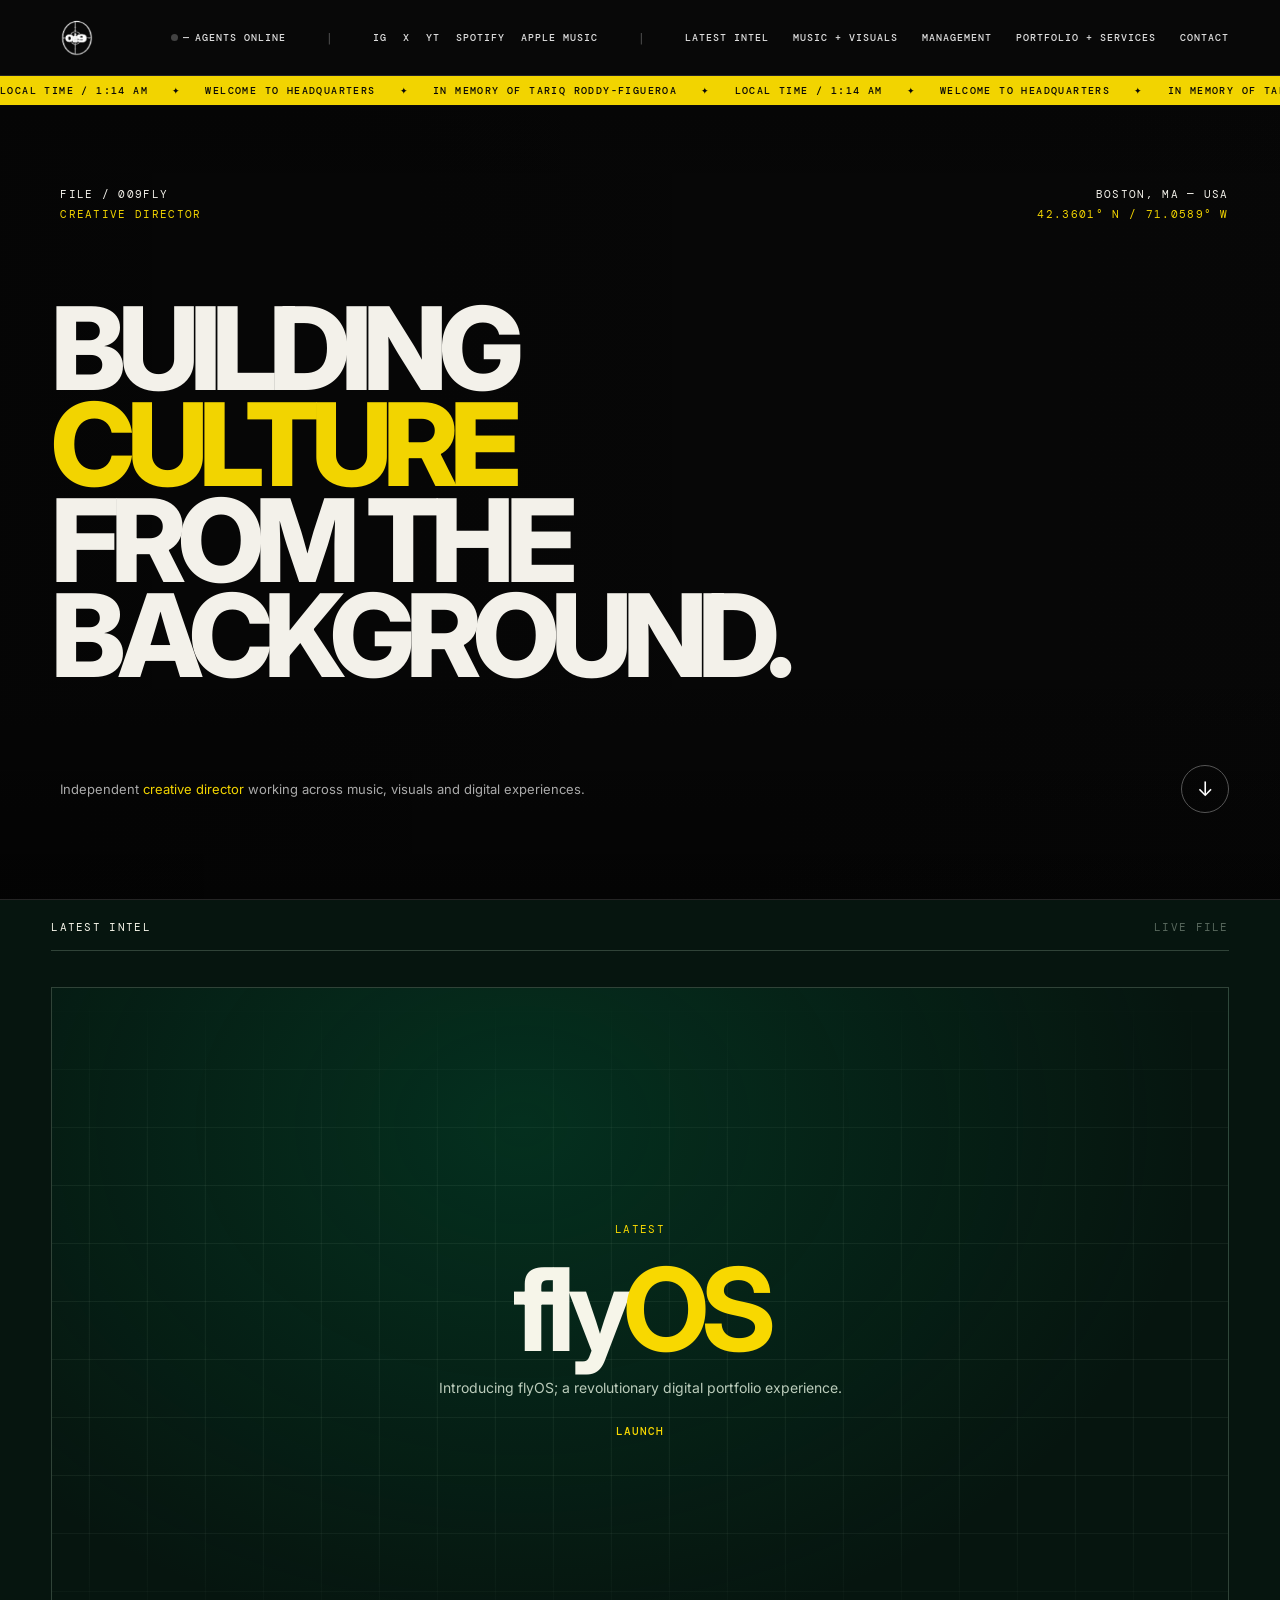
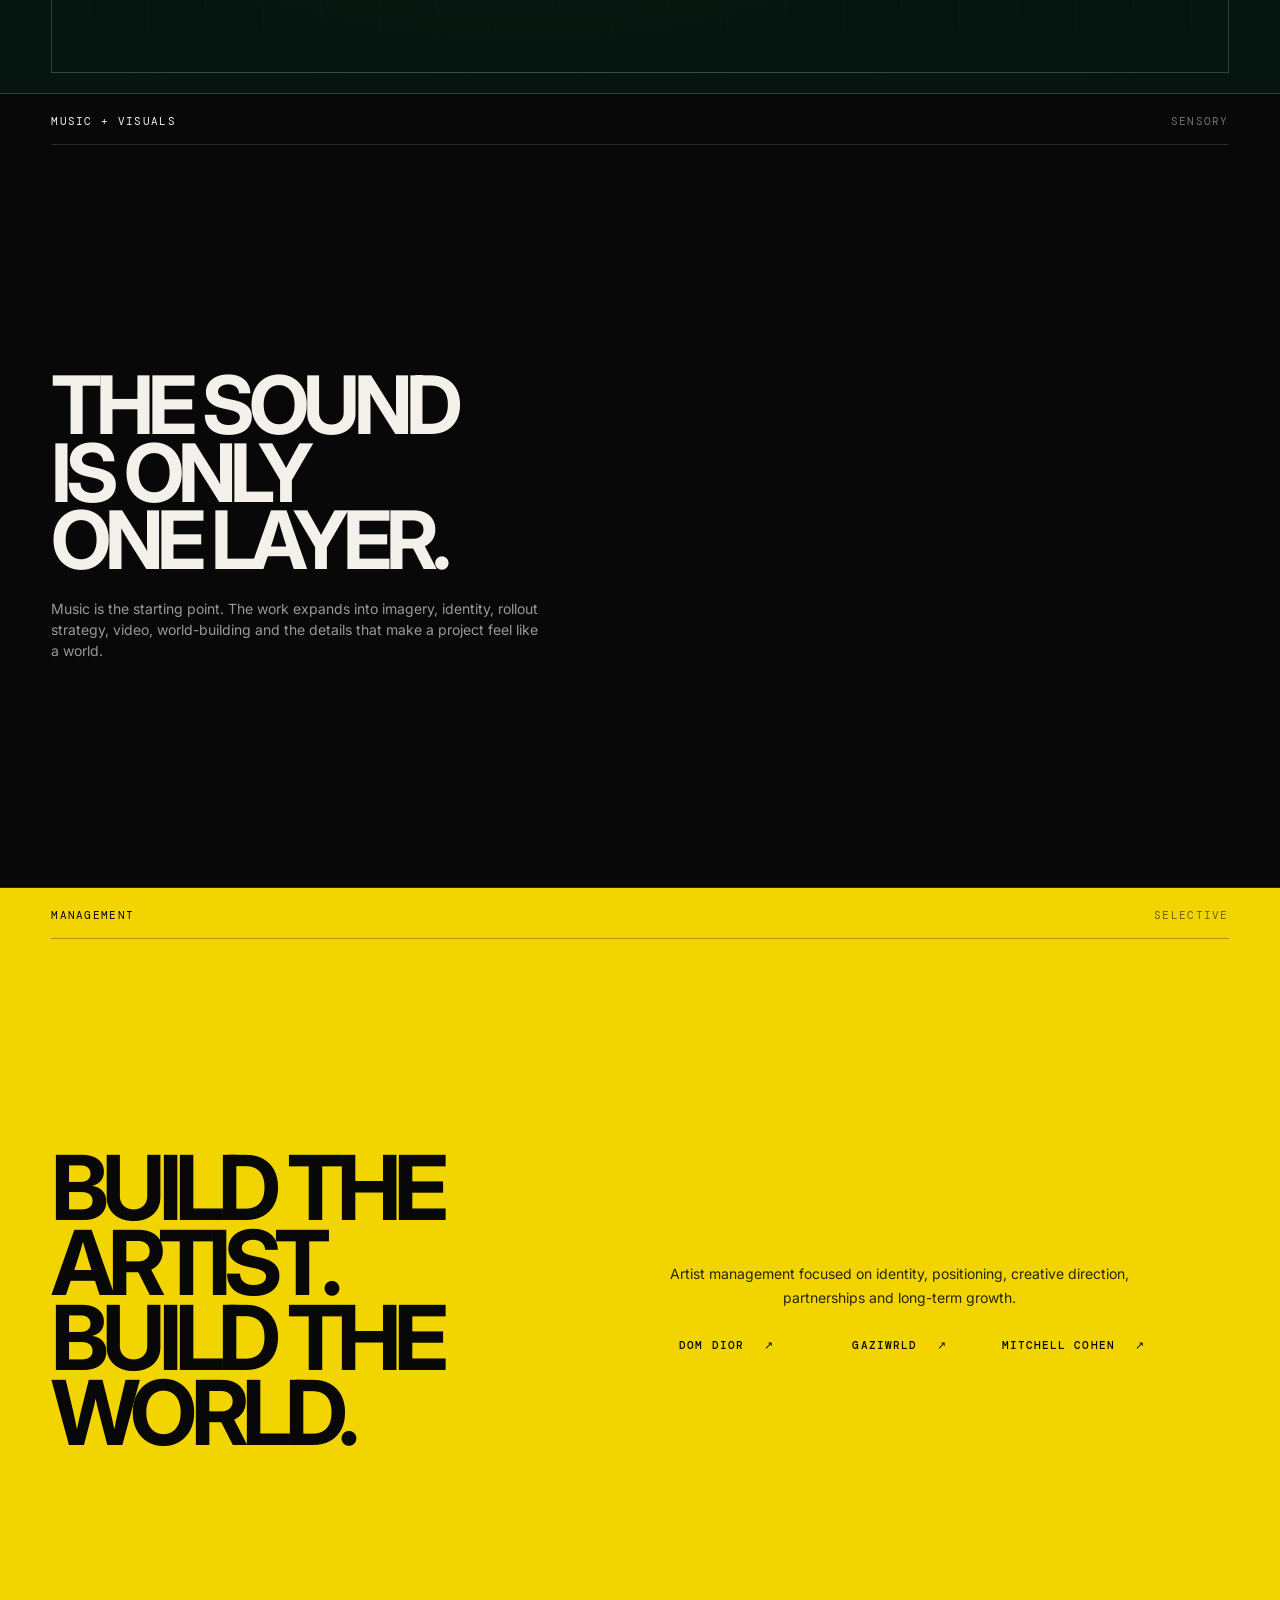
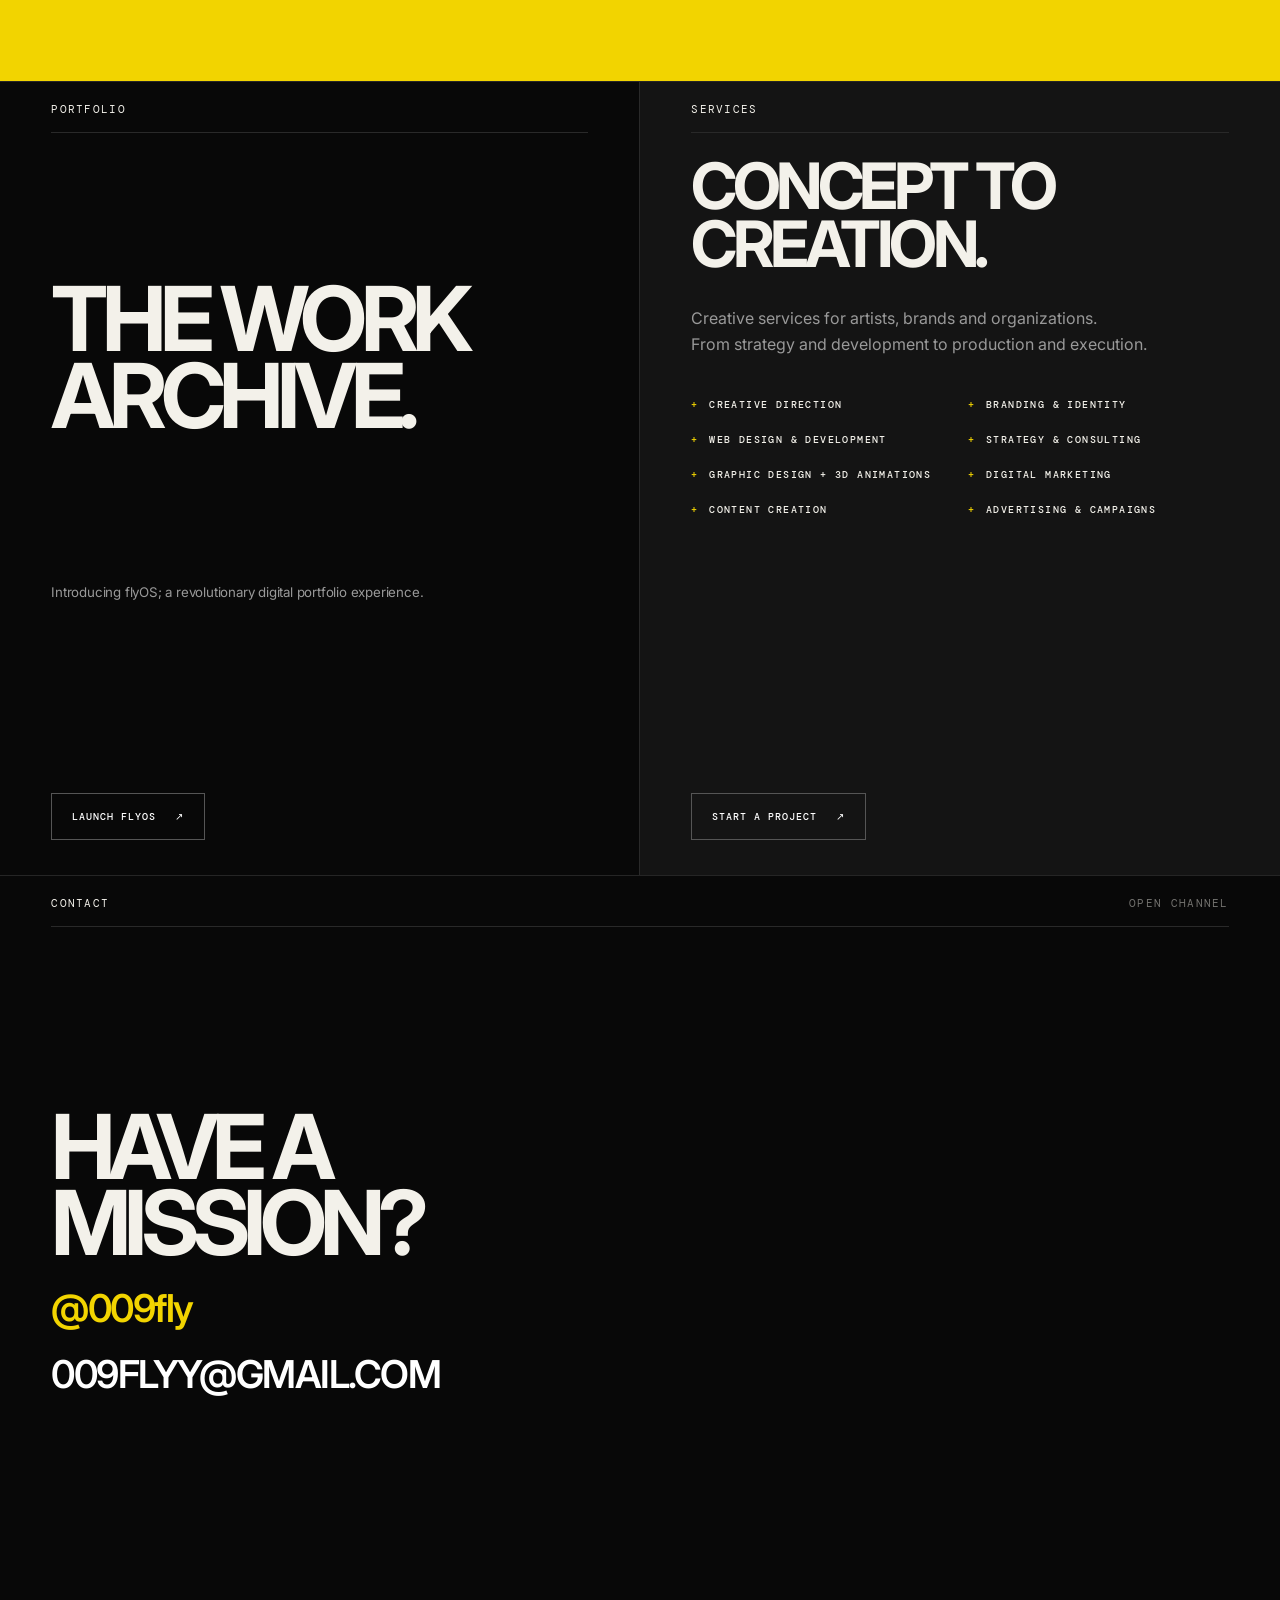
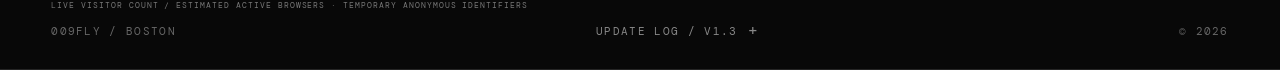
==== commit b96b876b: "Refresh mobile-only HQ layout refinements" ====
--- a/index.html
+++ b/index.html
@@ -102,7 +102,7 @@
   <link rel="stylesheet" href="style.css?v=20261102-mobile-log-grey-reset">
   <link rel="stylesheet" href="services.css?v=20261029-mobile-layout">
   <link rel="stylesheet" href="hero-video.css?v=20261102-cleancut-video-only">
-  <link rel="stylesheet" href="hq-media.css?v=compact-balanced-20261116">
+  <link rel="stylesheet" href="hq-media.css?v=mobile-centered-20261116">
 </head>
 <body>
   <header class="nav">
--- a/hq-media.css
+++ b/hq-media.css
@@ -265,3 +265,23 @@
  .nav{--hq-nav-gap:clamp(8px,1.3vw,17px)}
  .hq-presence{font-size:9px;letter-spacing:.045em}
 }
+
+/* Mobile only: seamless navigation, centered full-card carousel,
+   and a vertically balanced Portfolio feature. */
+@media(max-width:800px){
+ .nav #nav-links{top:calc(var(--hq-header-clearance) - 1px)}
+ .nav #nav-links .nav-divider{display:none}
+ #music .hq-media-stage{align-items:center}
+ #music .hq-media-controls{justify-content:center;width:100%;max-width:420px}
+ #music .hq-media-swipe{justify-content:center}
+ #music .hq-media-stage .hq-media-grid{
+  width:100%;max-width:420px;margin-inline:auto;
+  grid-auto-columns:100%;gap:14px;padding-inline:0;
+  scroll-snap-type:x mandatory;
+ }
+ #music .hq-media-grid .hq-media-card{scroll-snap-align:center}
+ #portfolio .gateway-card:first-child{justify-content:flex-start}
+ #portfolio .gateway-card:first-child h2{margin-top:auto;padding-top:30px}
+ #portfolio .gateway-card:first-child .portfolio-intro{margin-top:28px}
+ #portfolio .gateway-card:first-child .button{margin-top:30px;margin-bottom:auto}
+}
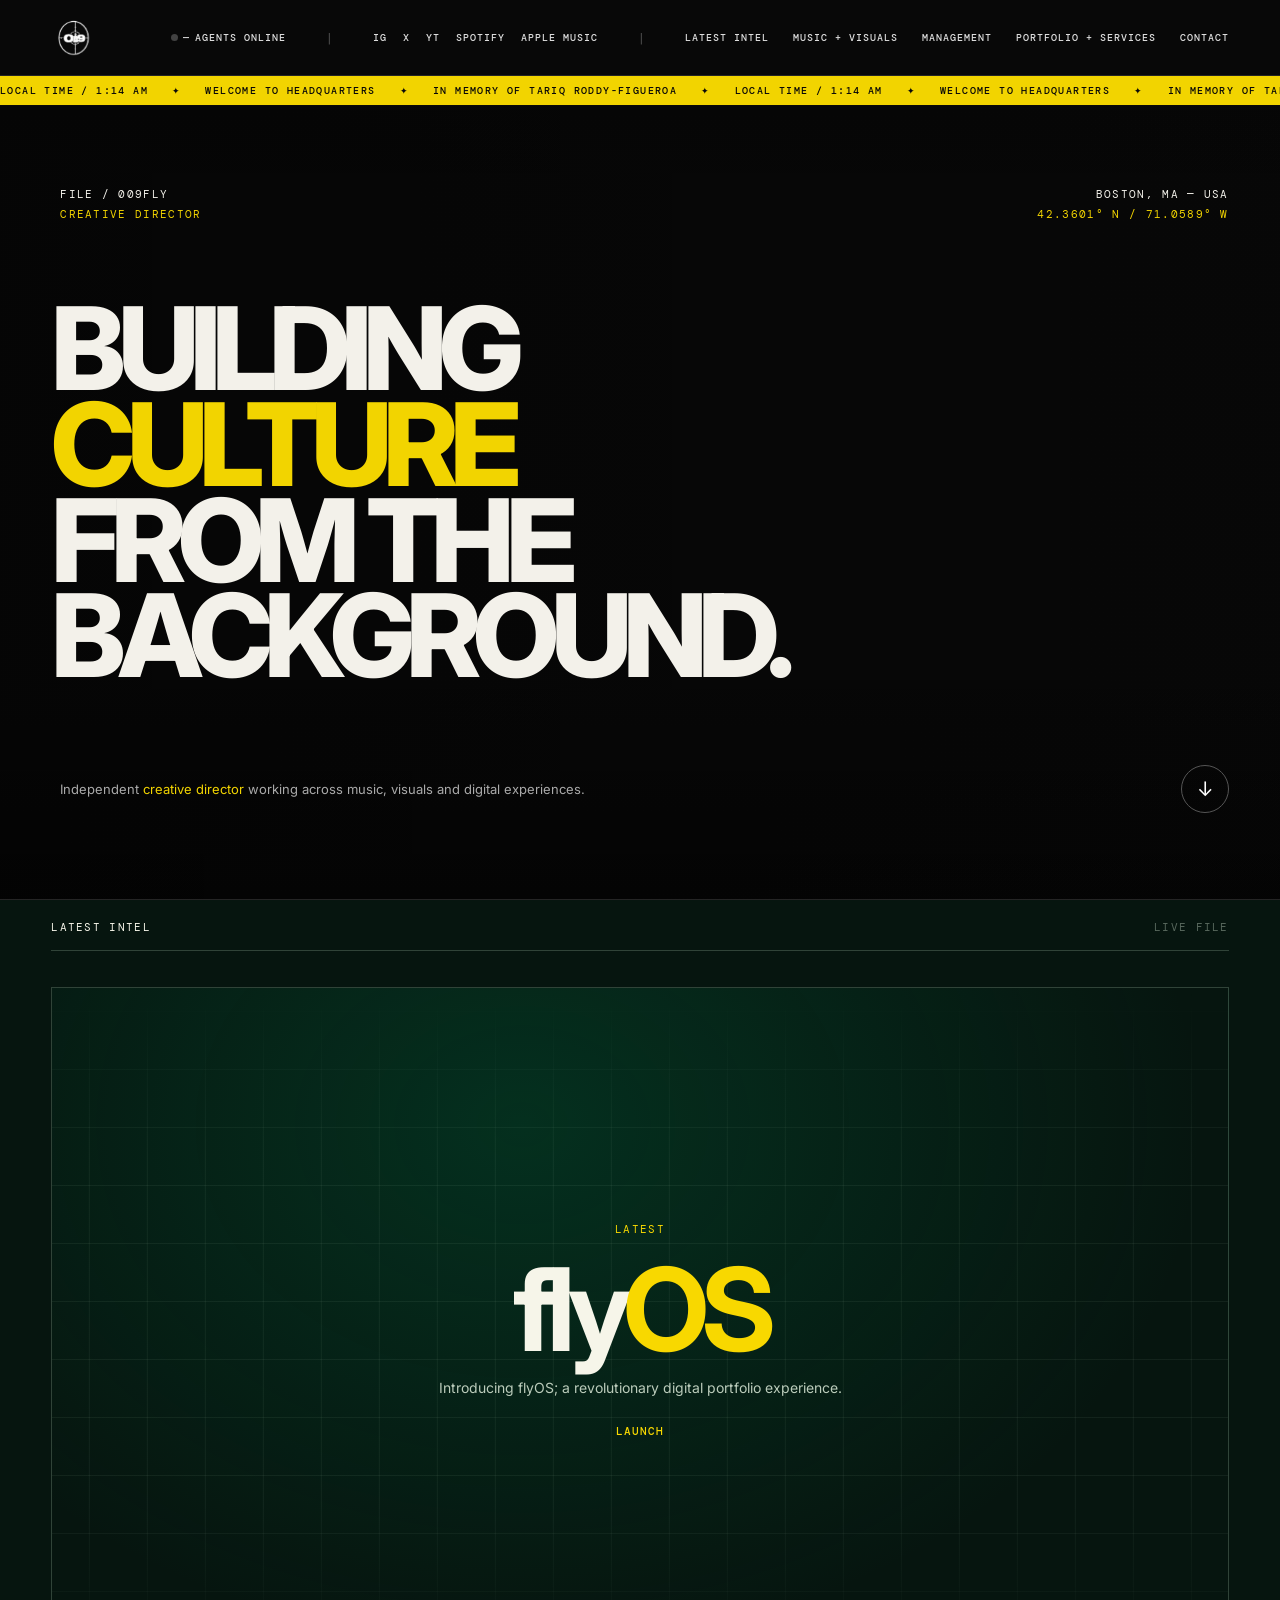
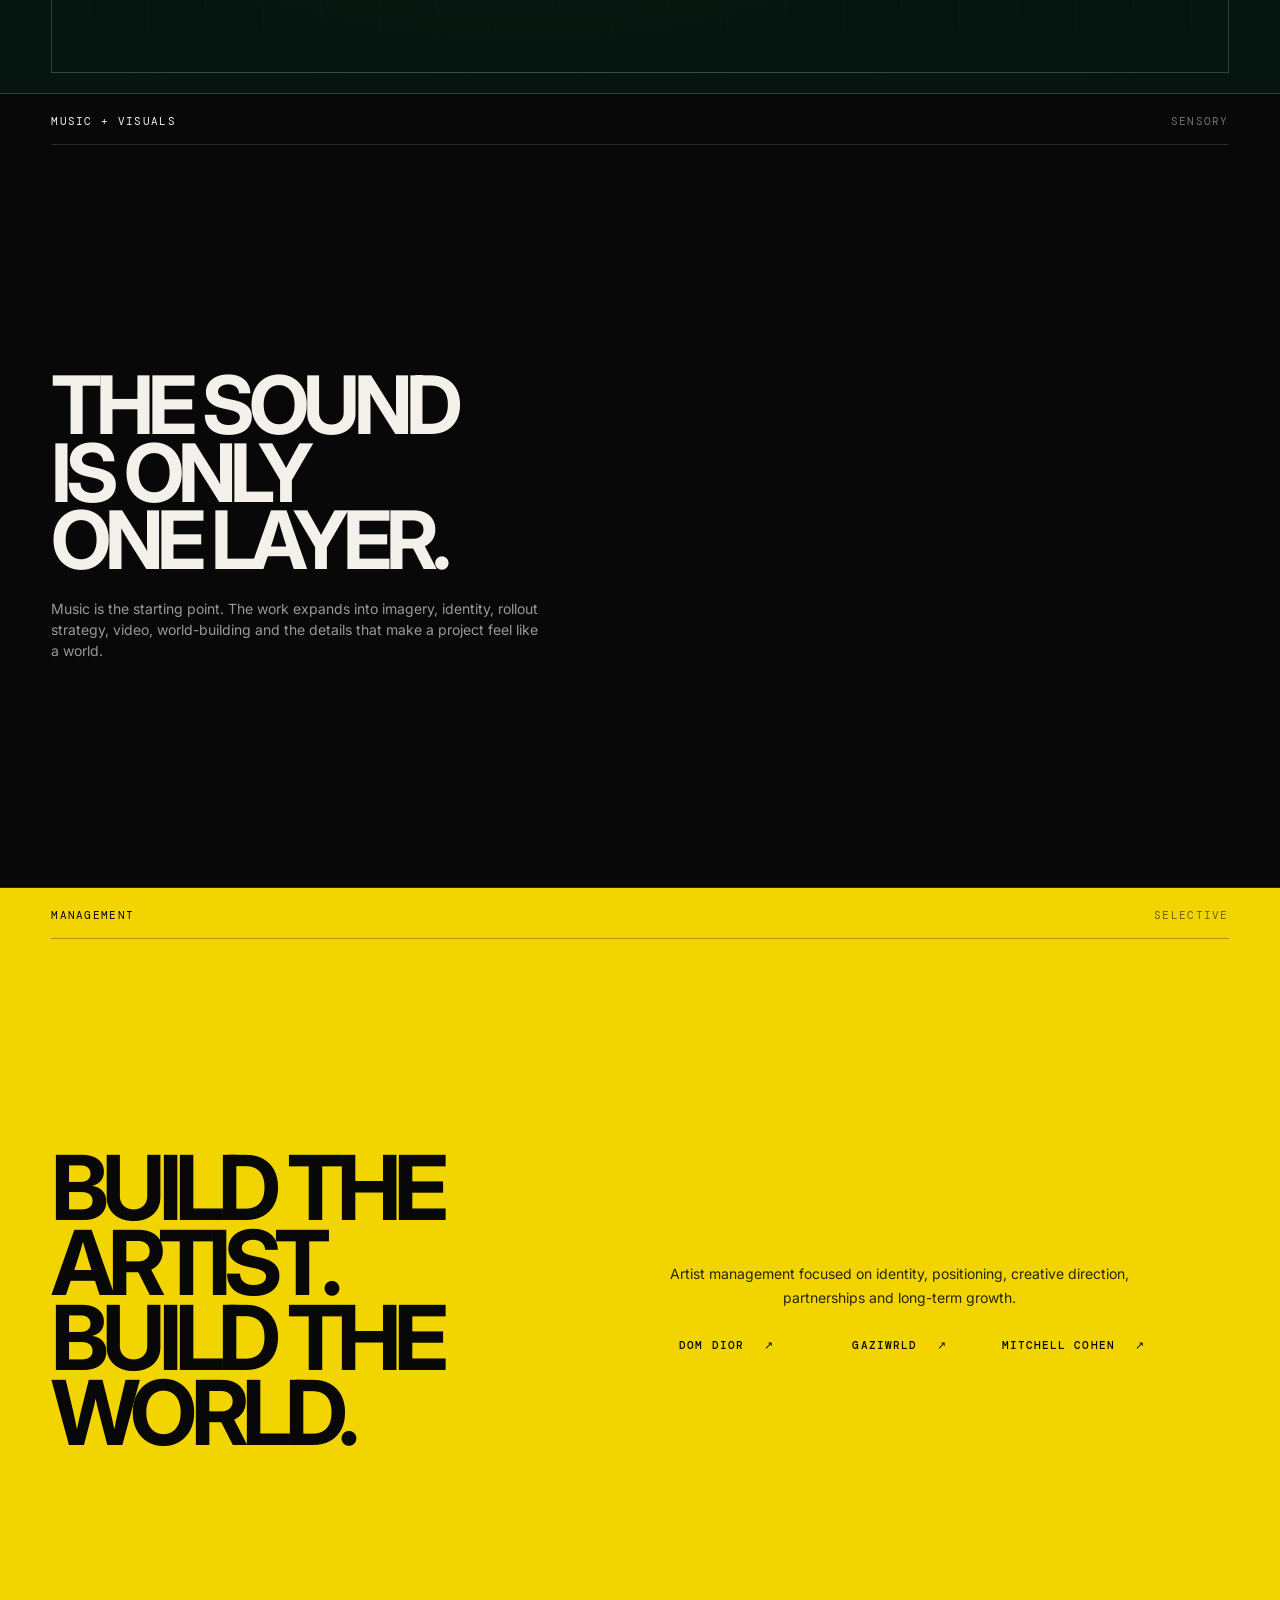
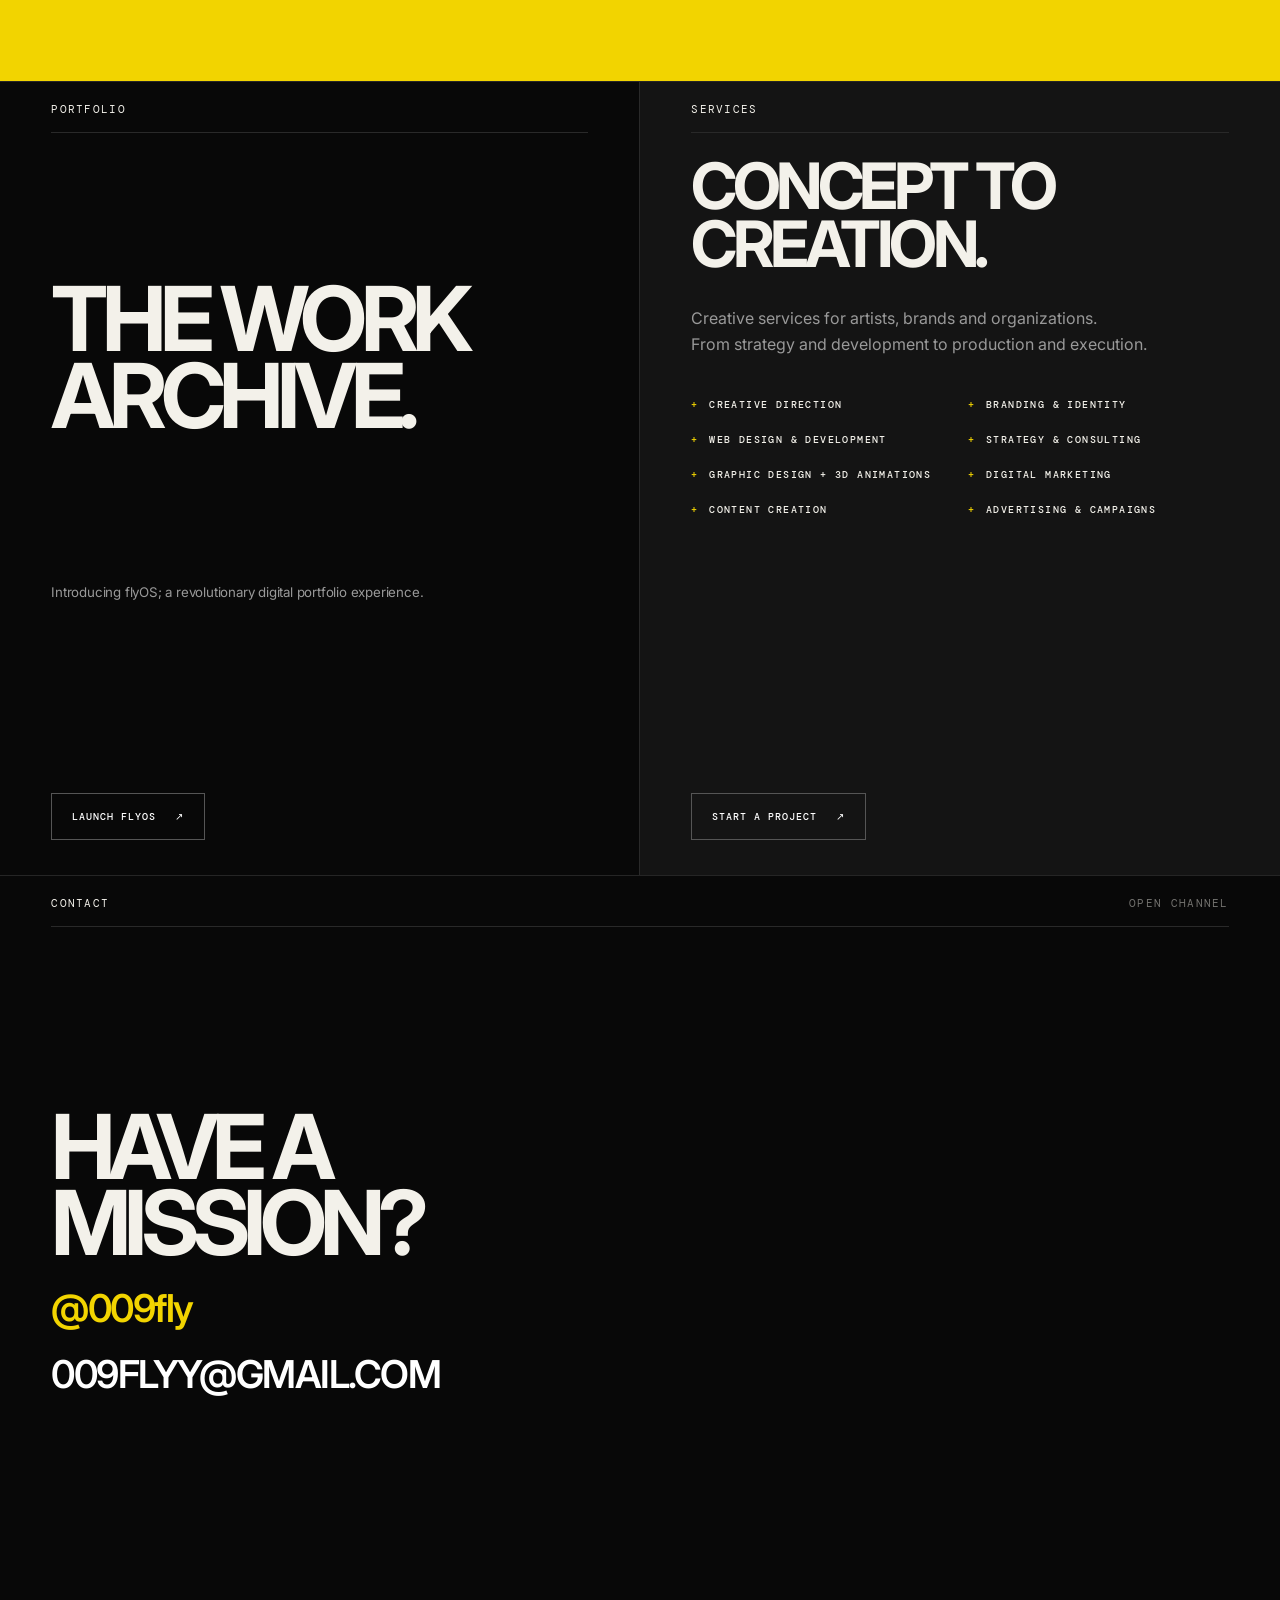
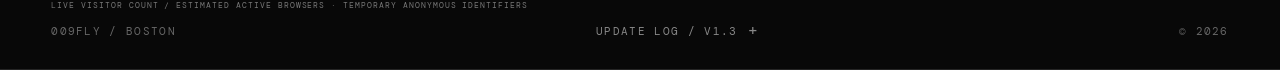
==== commit 59dd0cec: "Remove swipe label and refresh mobile-only styling" ====
--- a/index.html
+++ b/index.html
@@ -102,7 +102,7 @@
   <link rel="stylesheet" href="style.css?v=20261102-mobile-log-grey-reset">
   <link rel="stylesheet" href="services.css?v=20261029-mobile-layout">
   <link rel="stylesheet" href="hero-video.css?v=20261102-cleancut-video-only">
-  <link rel="stylesheet" href="hq-media.css?v=mobile-centered-20261116">
+  <link rel="stylesheet" href="hq-media.css?v=mobile-management-footer-20261116">
 </head>
 <body>
   <header class="nav">
@@ -167,7 +167,7 @@
         <div class="section-copy"><p>Music is the starting point. The work expands into imagery, identity, rollout strategy, video, world-building and the details that make a project feel like a world.</p></div>
       </div>
       <div class="hq-media-stage">
-      <div class="hq-media-controls mono"><div class="hq-media-swipe"><span>SWIPE /</span><button type="button" id="hq-media-prev" aria-label="Previous release">←</button><span id="hq-media-position">01 / 04</span><button type="button" id="hq-media-next" aria-label="Next release">→</button></div></div>
+      <div class="hq-media-controls mono"><div class="hq-media-swipe"><button type="button" id="hq-media-prev" aria-label="Previous release">←</button><span id="hq-media-position">01 / 04</span><button type="button" id="hq-media-next" aria-label="Next release">→</button></div></div>
       <div class="hq-media-grid" id="hq-media-grid" aria-label="Music and visuals releases" tabindex="0">
           <article class="hq-media-card" data-platform="spotify">
             <div class="hq-media-player"><iframe src="https://open.spotify.com/embed/album/3iAHfB6rxWgSo7jrXu9Xby?utm_source=generator&amp;theme=0" title="FLY - EP" loading="lazy" allow="autoplay; clipboard-write; encrypted-media; fullscreen; picture-in-picture" referrerpolicy="strict-origin-when-cross-origin" allowfullscreen></iframe></div>
--- a/hq-media.css
+++ b/hq-media.css
@@ -285,3 +285,16 @@
  #portfolio .gateway-card:first-child .portfolio-intro{margin-top:28px}
  #portfolio .gateway-card:first-child .button{margin-top:30px;margin-bottom:auto}
 }
+
+/* Mobile only: symmetrical carousel controls and centered Management content. */
+@media(max-width:800px){
+ #music .hq-media-controls{justify-content:center}
+ #music .hq-media-swipe{display:flex;align-items:center;justify-content:center;gap:10px}
+ #music #hq-media-position{text-align:center;min-width:7ch;font-variant-numeric:tabular-nums}
+ #management{display:flex;flex-direction:column;padding-bottom:22px}
+ #management .section-head{flex:none}
+ #management .management-body{flex:1 0 auto;display:flex;flex-direction:column;align-items:stretch;justify-content:center;gap:0;padding-block:24px}
+ #management .management-body h2{margin:0 0 28px}
+ #management .management-body .section-copy{align-self:stretch}
+ #contact .hq-presence-privacy{display:none}
+}
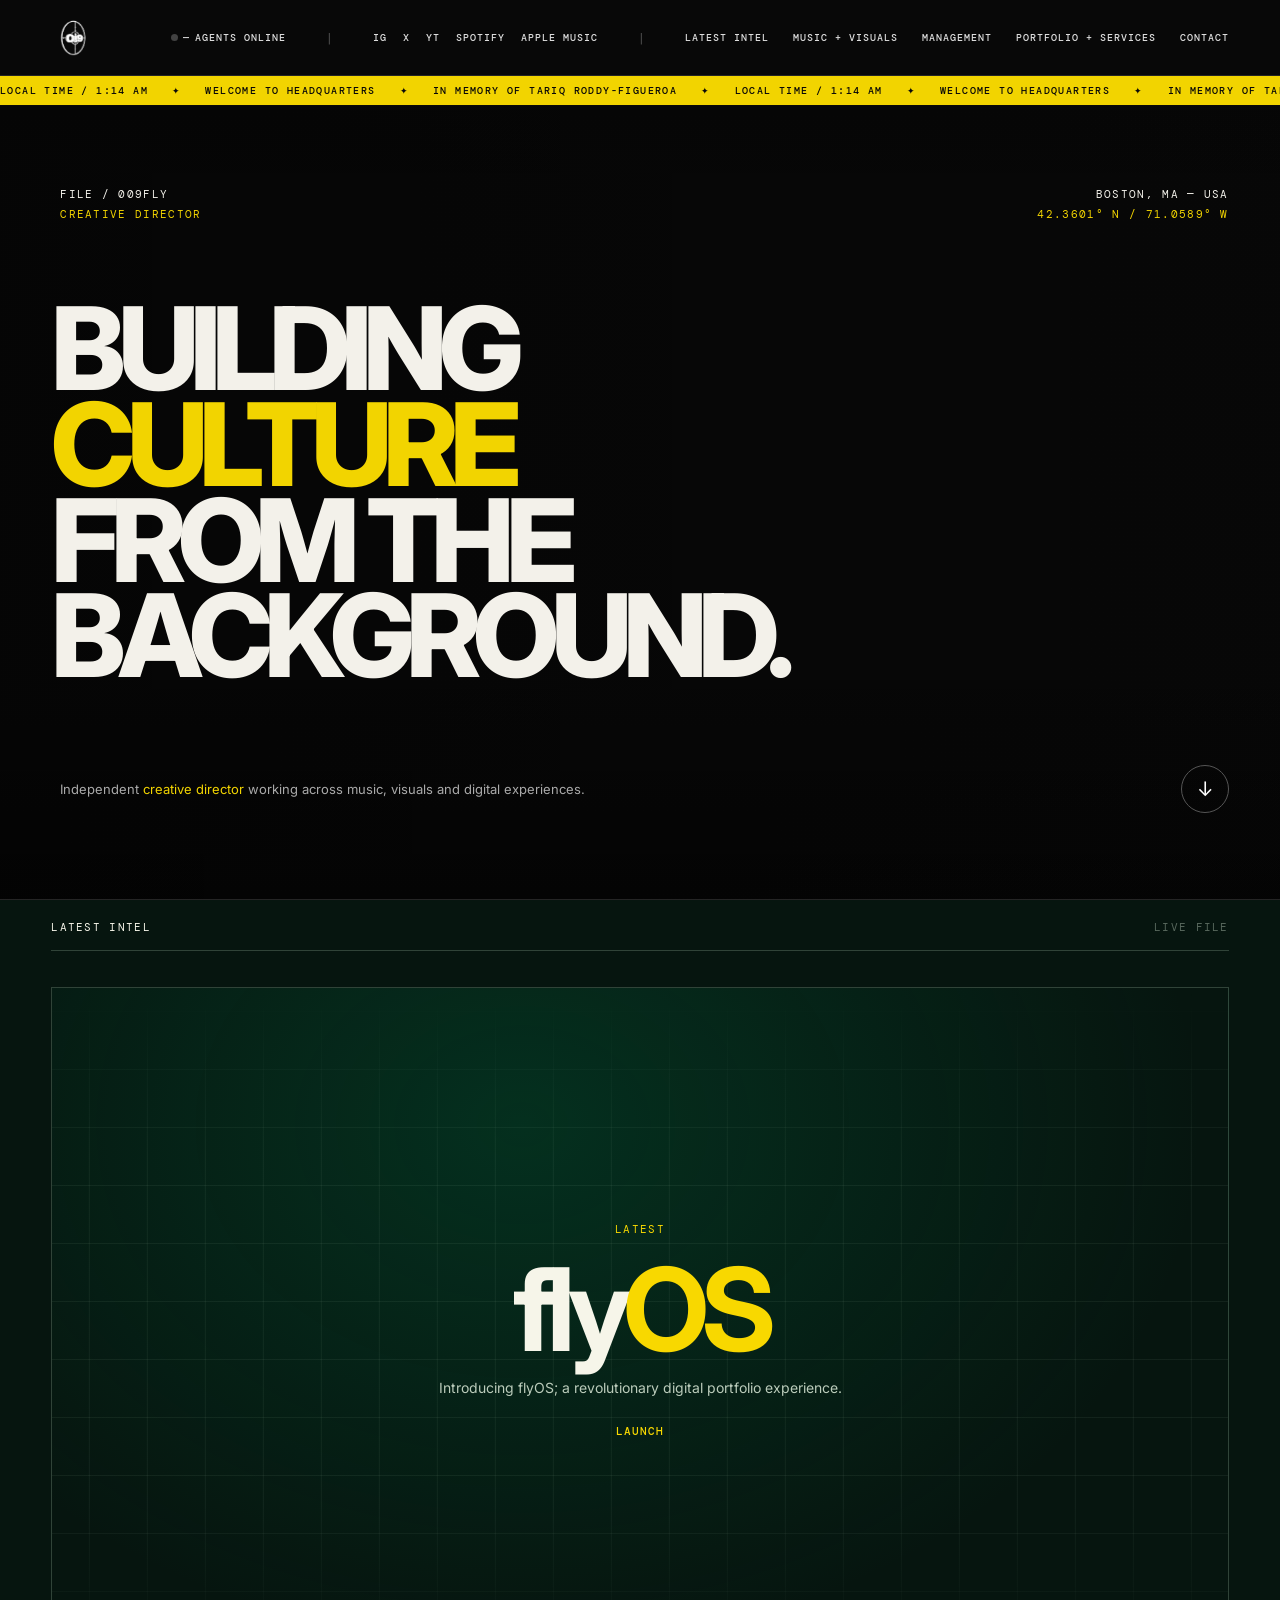
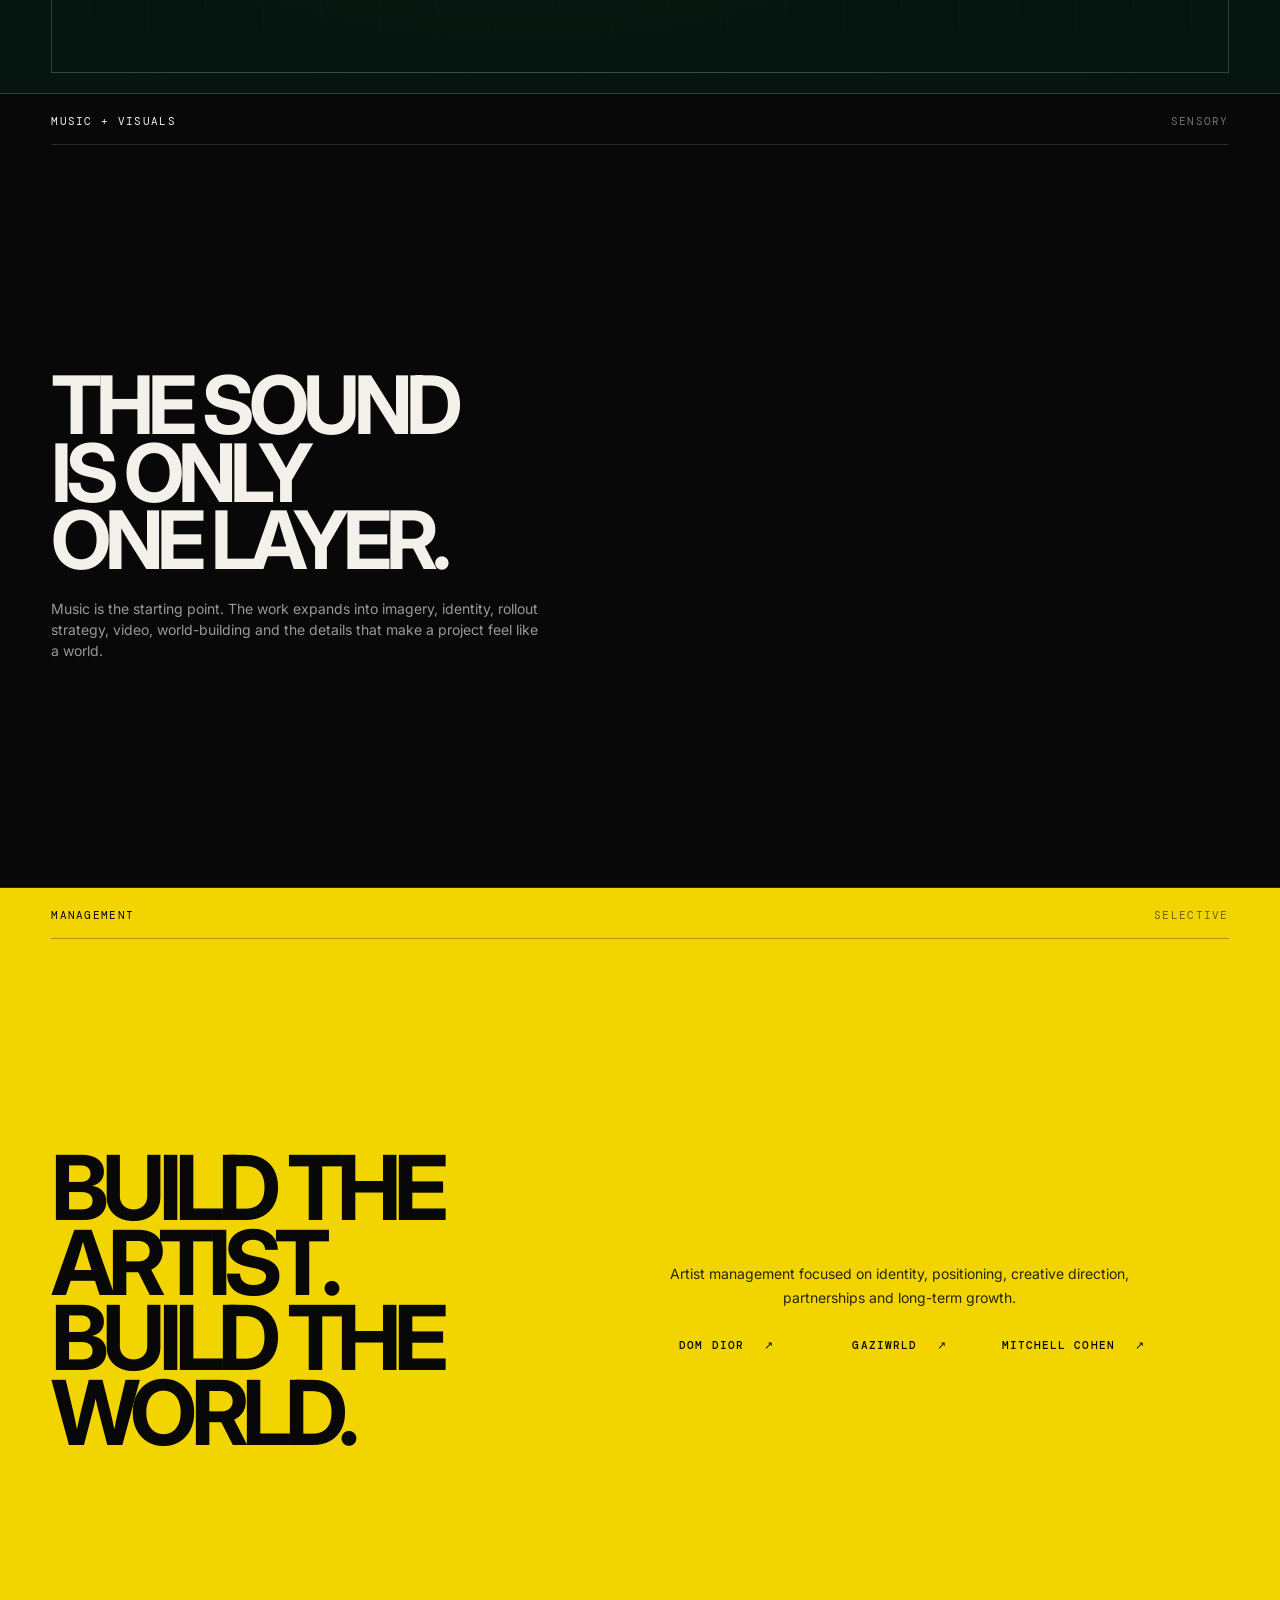
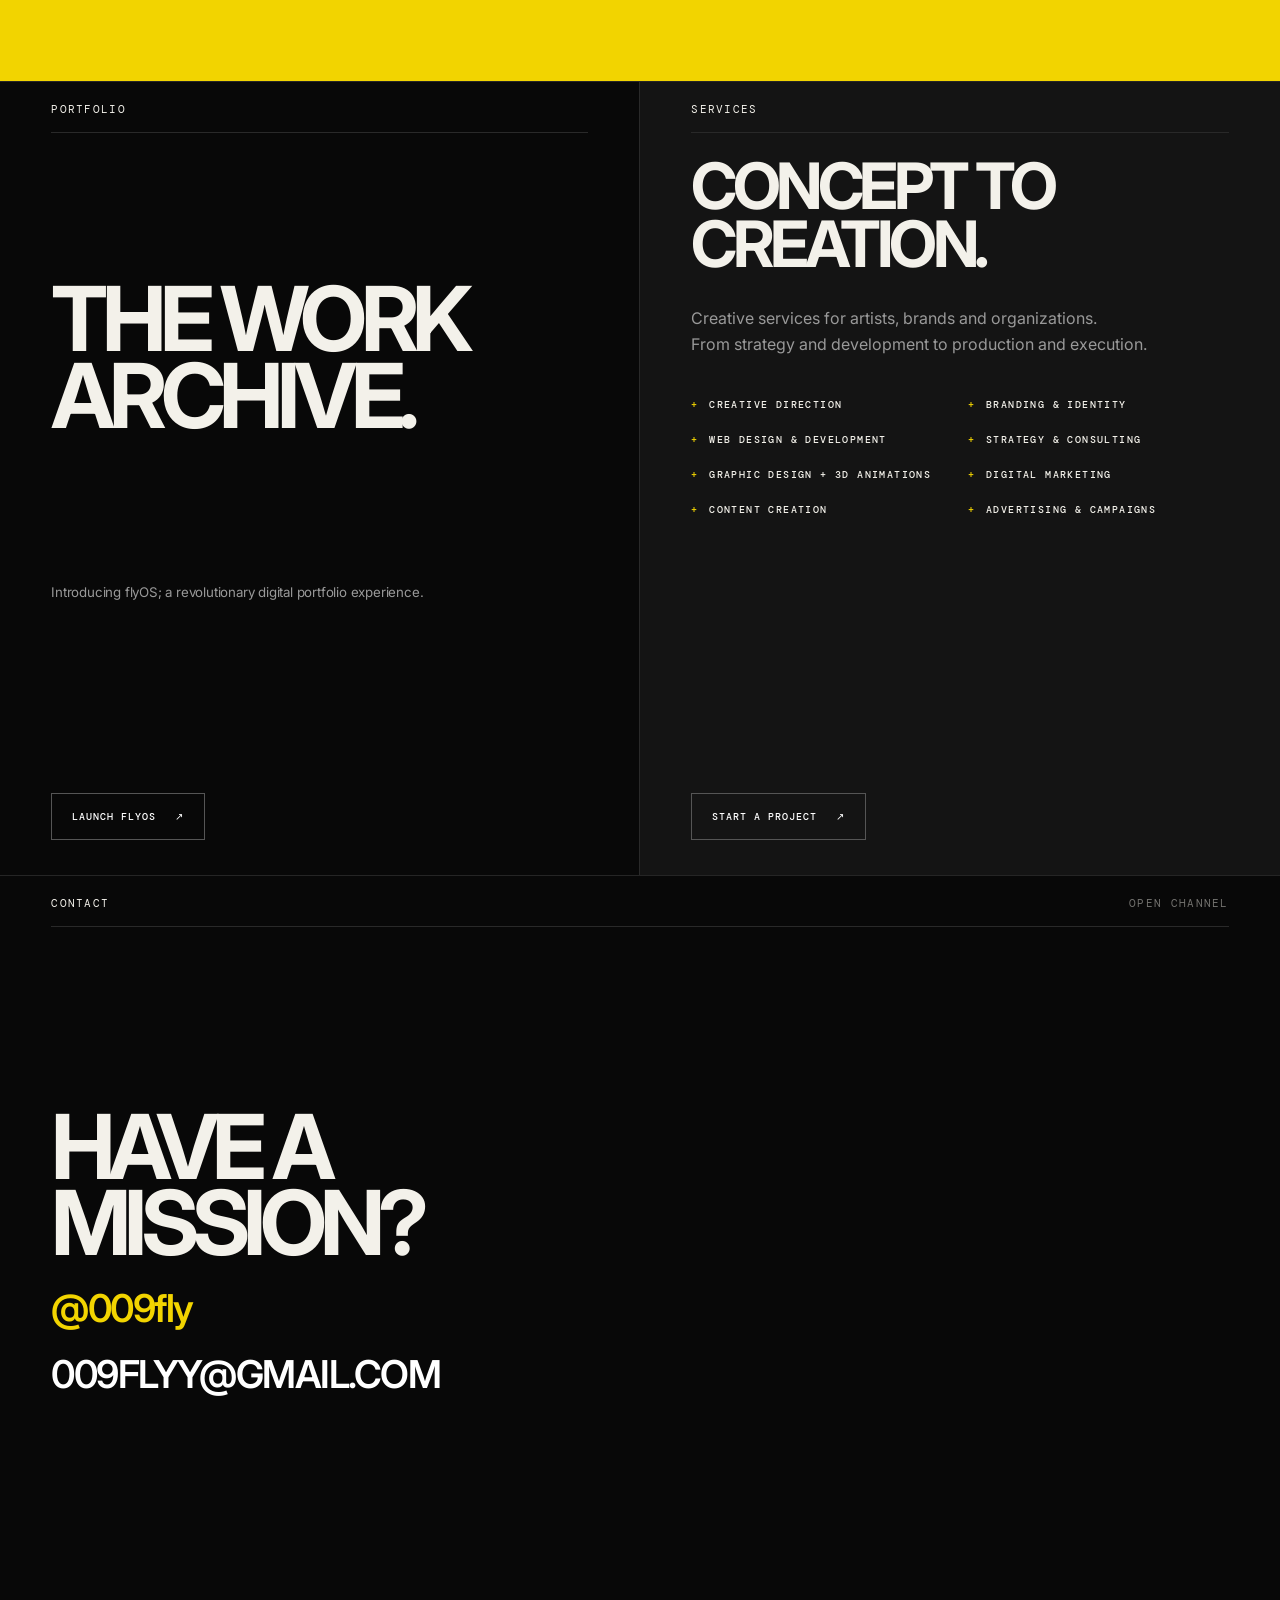
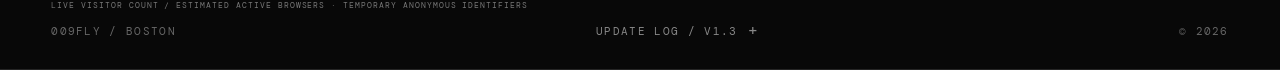
==== commit 8d02b187: "Refresh mobile optical spacing stylesheet" ====
--- a/index.html
+++ b/index.html
@@ -102,7 +102,7 @@
   <link rel="stylesheet" href="style.css?v=20261102-mobile-log-grey-reset">
   <link rel="stylesheet" href="services.css?v=20261029-mobile-layout">
   <link rel="stylesheet" href="hero-video.css?v=20261102-cleancut-video-only">
-  <link rel="stylesheet" href="hq-media.css?v=mobile-management-footer-20261116">
+  <link rel="stylesheet" href="hq-media.css?v=mobile-optical-spacing-20261116">
 </head>
 <body>
   <header class="nav">
--- a/hq-media.css
+++ b/hq-media.css
@@ -298,3 +298,12 @@
  #management .management-body .section-copy{align-self:stretch}
  #contact .hq-presence-privacy{display:none}
 }
+
+/* Mobile optical balance: match the two Management text gaps, and align
+   carousel navigation with the section's left edge. */
+@media(max-width:800px){
+ #music .hq-media-controls{justify-content:flex-start;max-width:none}
+ #music .hq-media-swipe{justify-content:flex-start}
+ #management .management-body h2{margin-bottom:26px}
+ #management .management-body .management-links{margin-top:26px}
+}
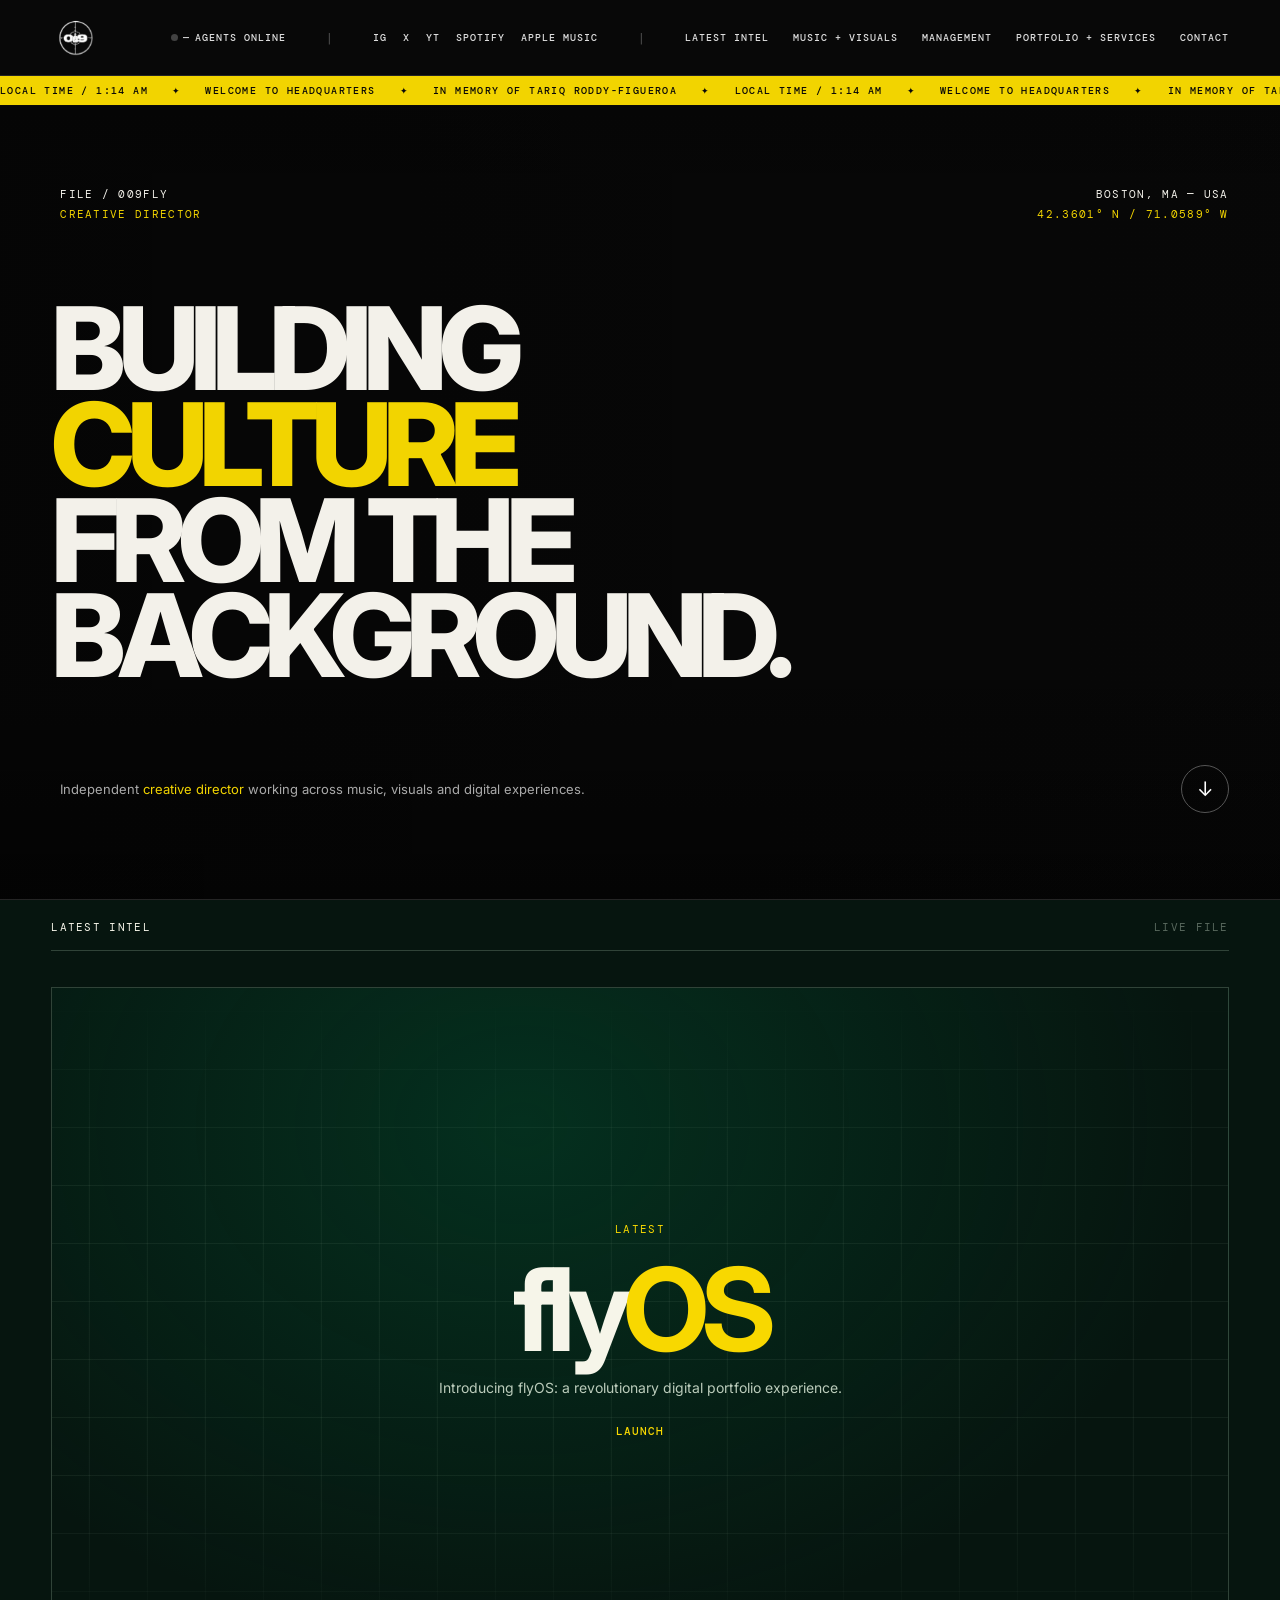
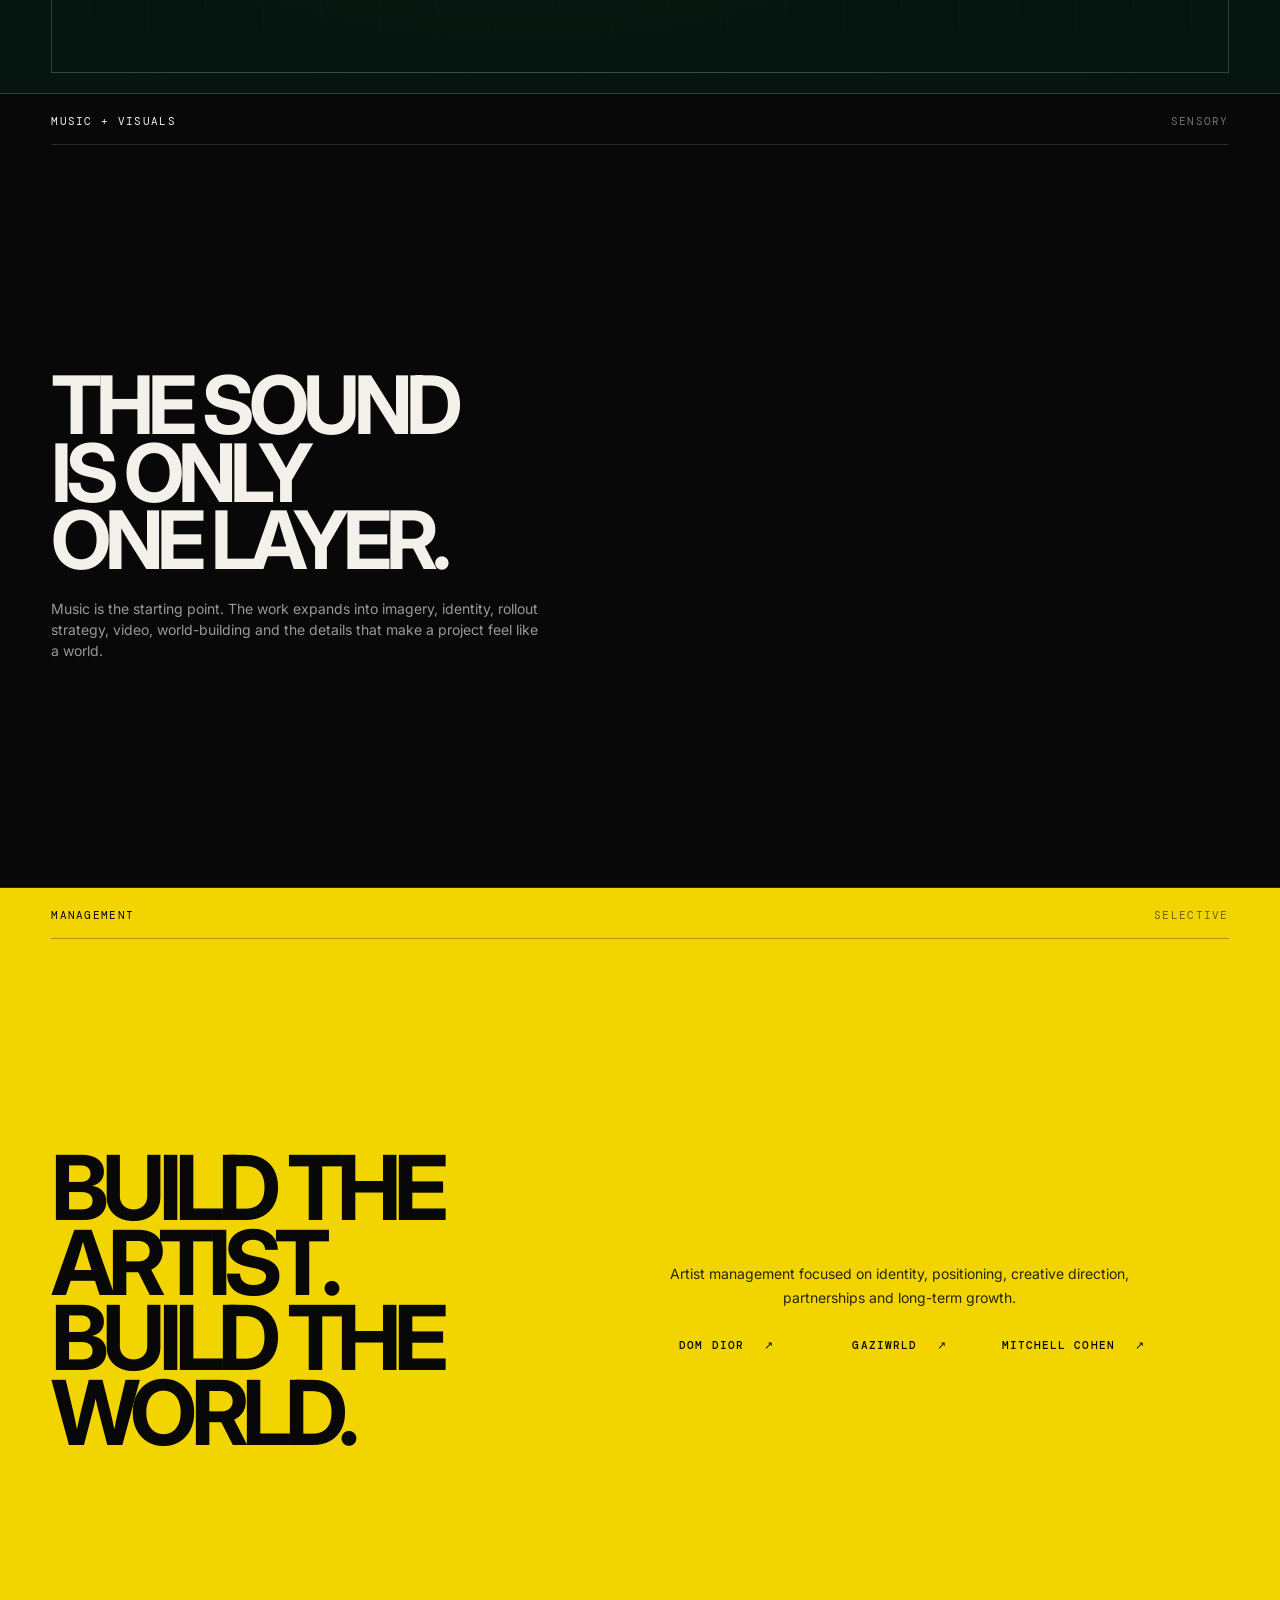
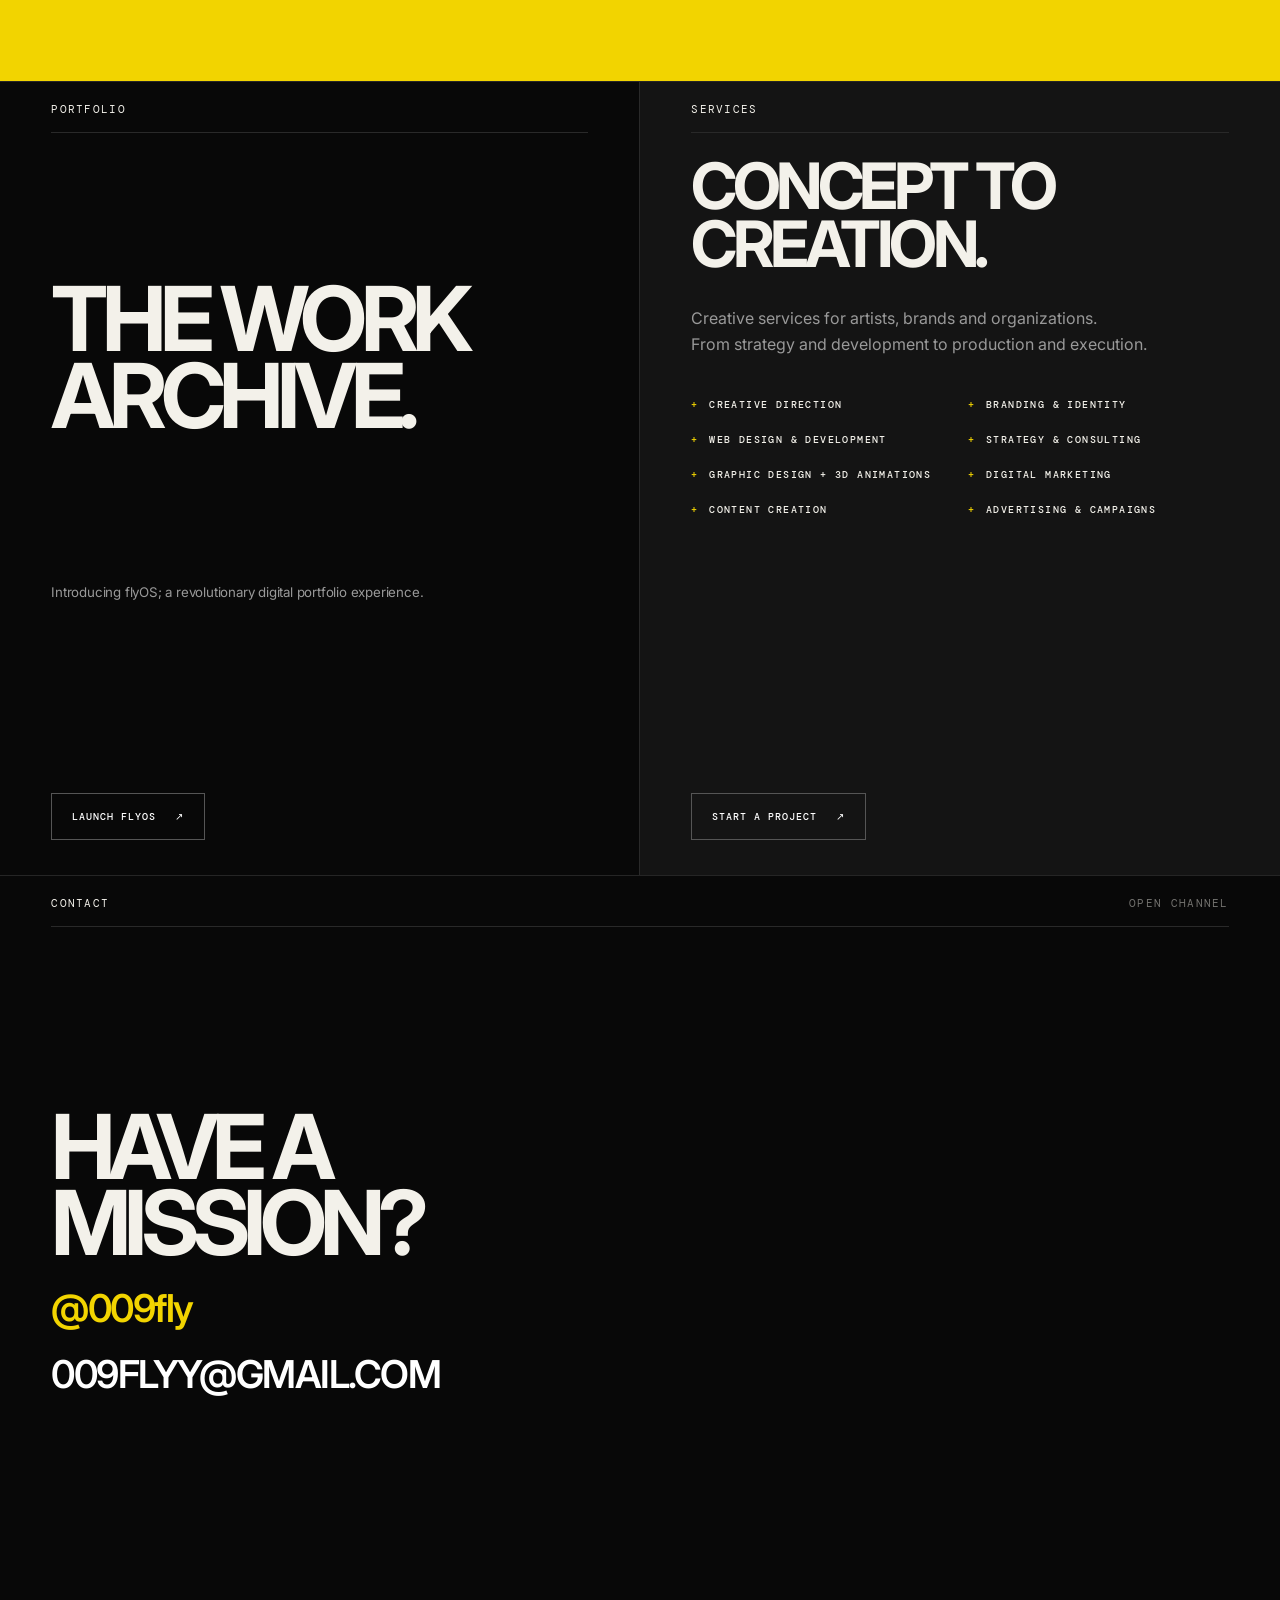
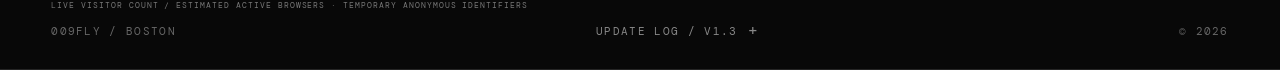
==== commit 89710c26: "Refine flyOS introduction punctuation and mobile line break" ====
--- a/index.html
+++ b/index.html
@@ -102,7 +102,7 @@
   <link rel="stylesheet" href="style.css?v=20261102-mobile-log-grey-reset">
   <link rel="stylesheet" href="services.css?v=20261029-mobile-layout">
   <link rel="stylesheet" href="hero-video.css?v=20261102-cleancut-video-only">
-  <link rel="stylesheet" href="hq-media.css?v=mobile-optical-spacing-20261116">
+  <link rel="stylesheet" href="hq-media.css?v=mobile-intel-copy-20261116">
 </head>
 <body>
   <header class="nav">
@@ -150,7 +150,7 @@
         <article class="intel-card featured">
           <span class="tag mono">LATEST</span>
           <h2>fly<span class="intel-os">OS</span></h2>
-          <p>Introducing flyOS; a revolutionary digital portfolio experience.</p>
+          <p>Introducing flyOS: <span class="hq-intel-subline">a revolutionary digital portfolio experience.</span></p>
           <a class="text-link hq-intel-launch" href="https://flyos.009fly.com" target="_blank" rel="noopener">LAUNCH</a>
         </article>
       </div>
--- a/hq-media.css
+++ b/hq-media.css
@@ -307,3 +307,8 @@
  #management .management-body h2{margin-bottom:26px}
  #management .management-body .management-links{margin-top:26px}
 }
+
+/* Mobile Latest Intel: intentional two-line introduction. */
+@media(max-width:800px){
+ #intel .hq-intel-single .intel-card.featured .hq-intel-subline{display:block;font-size:clamp(10px,3.2vw,13px)}
+}
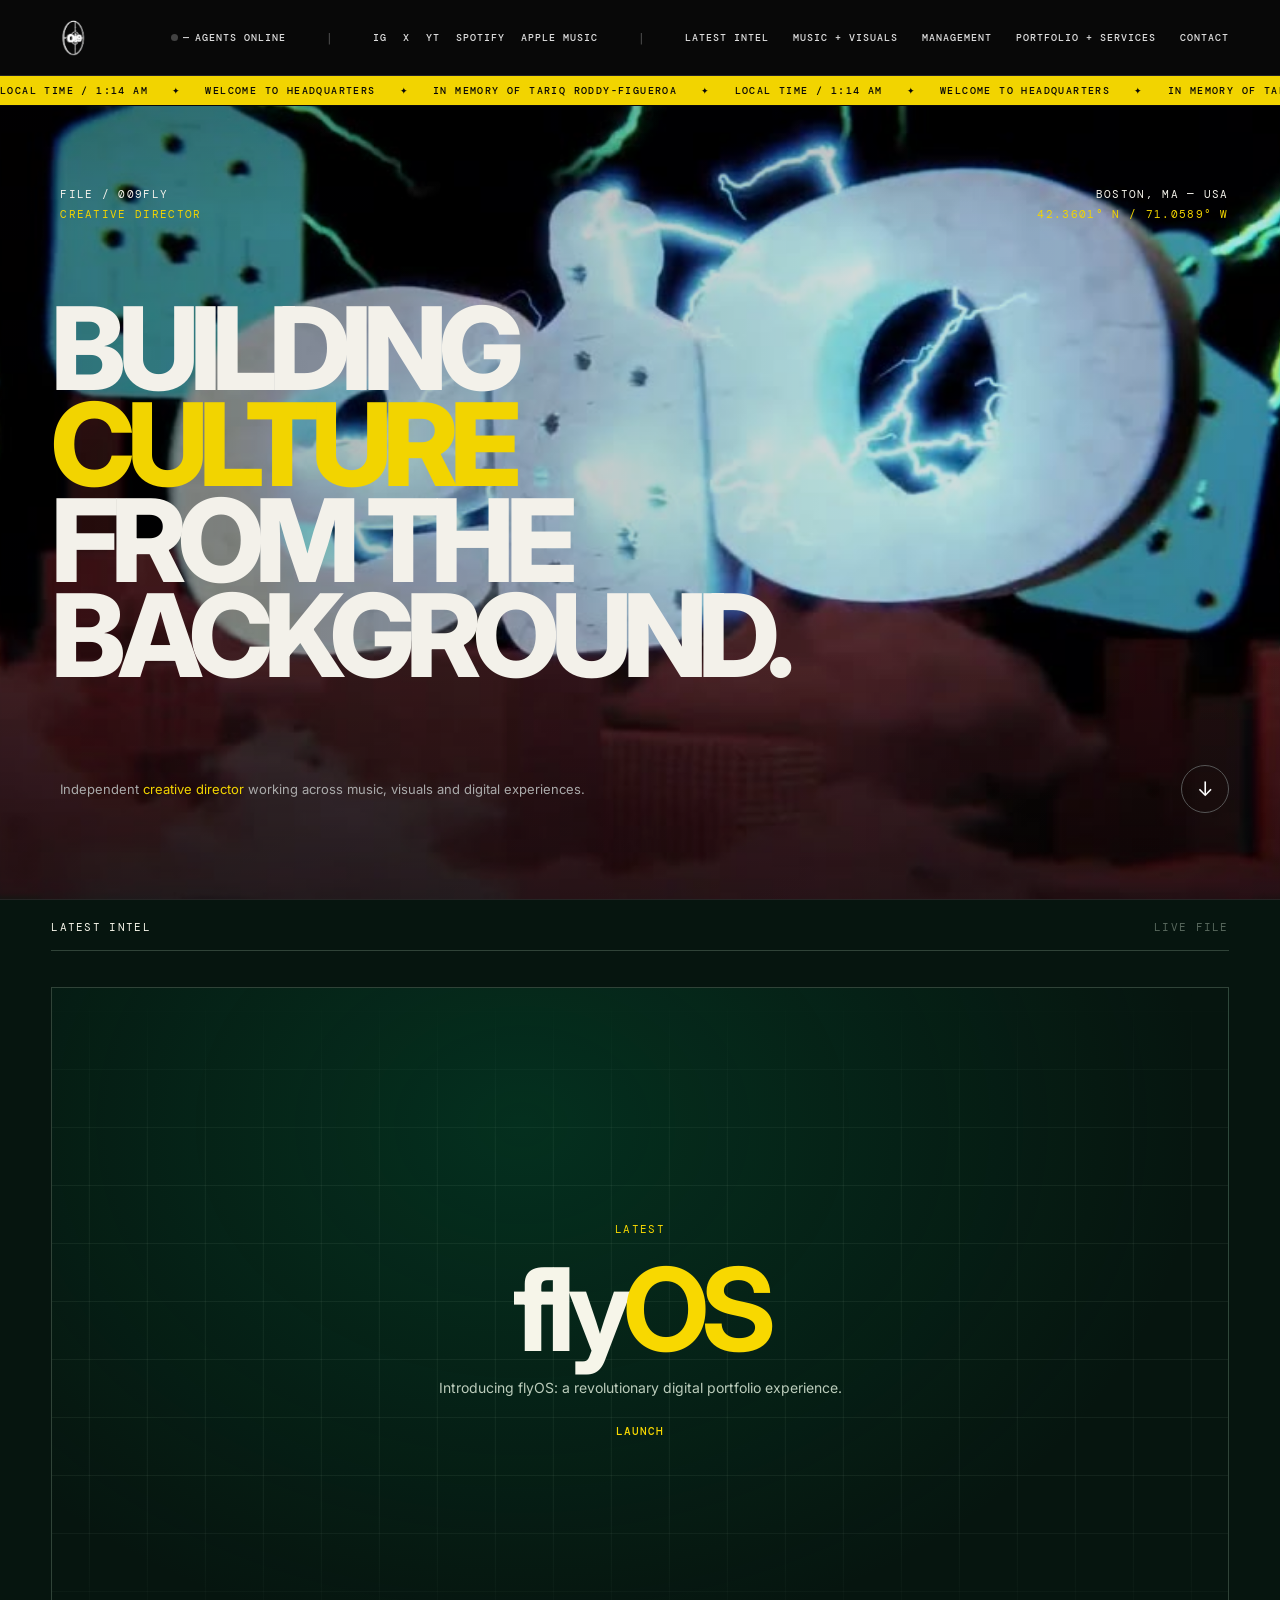
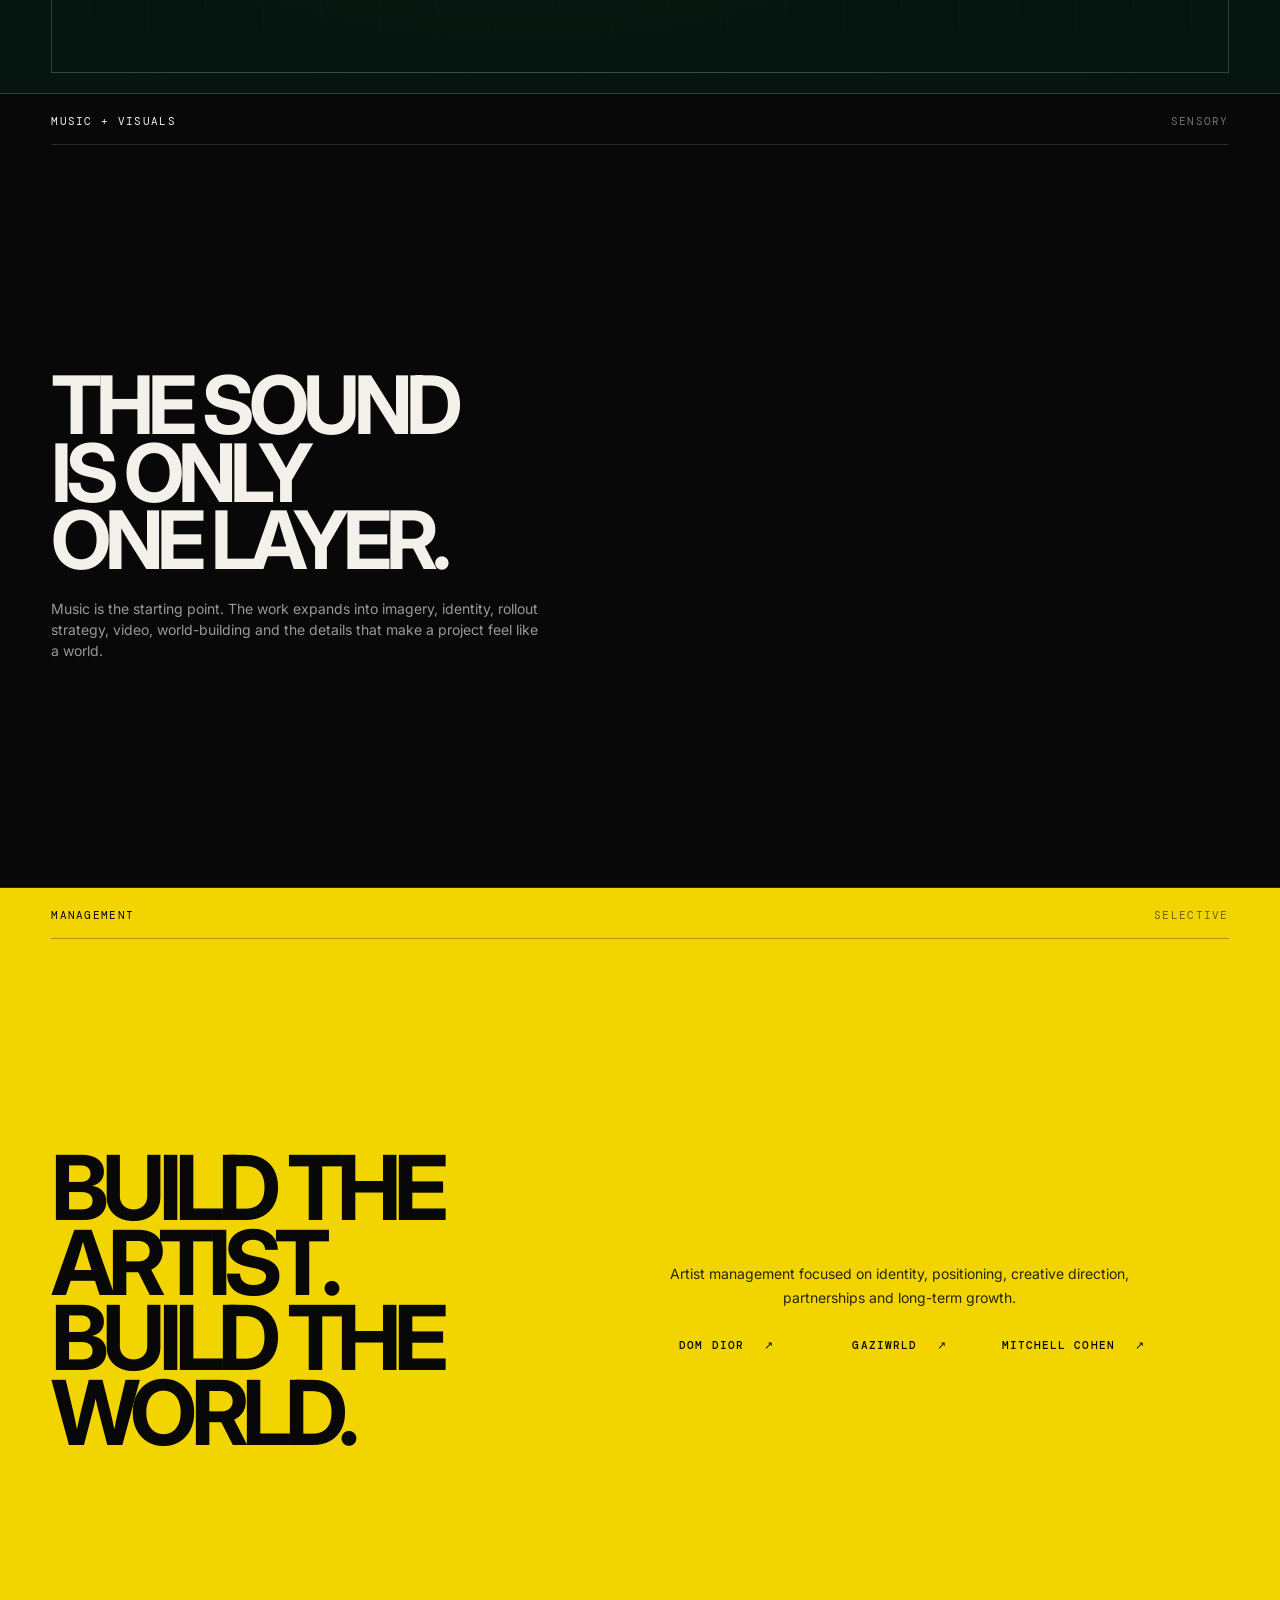
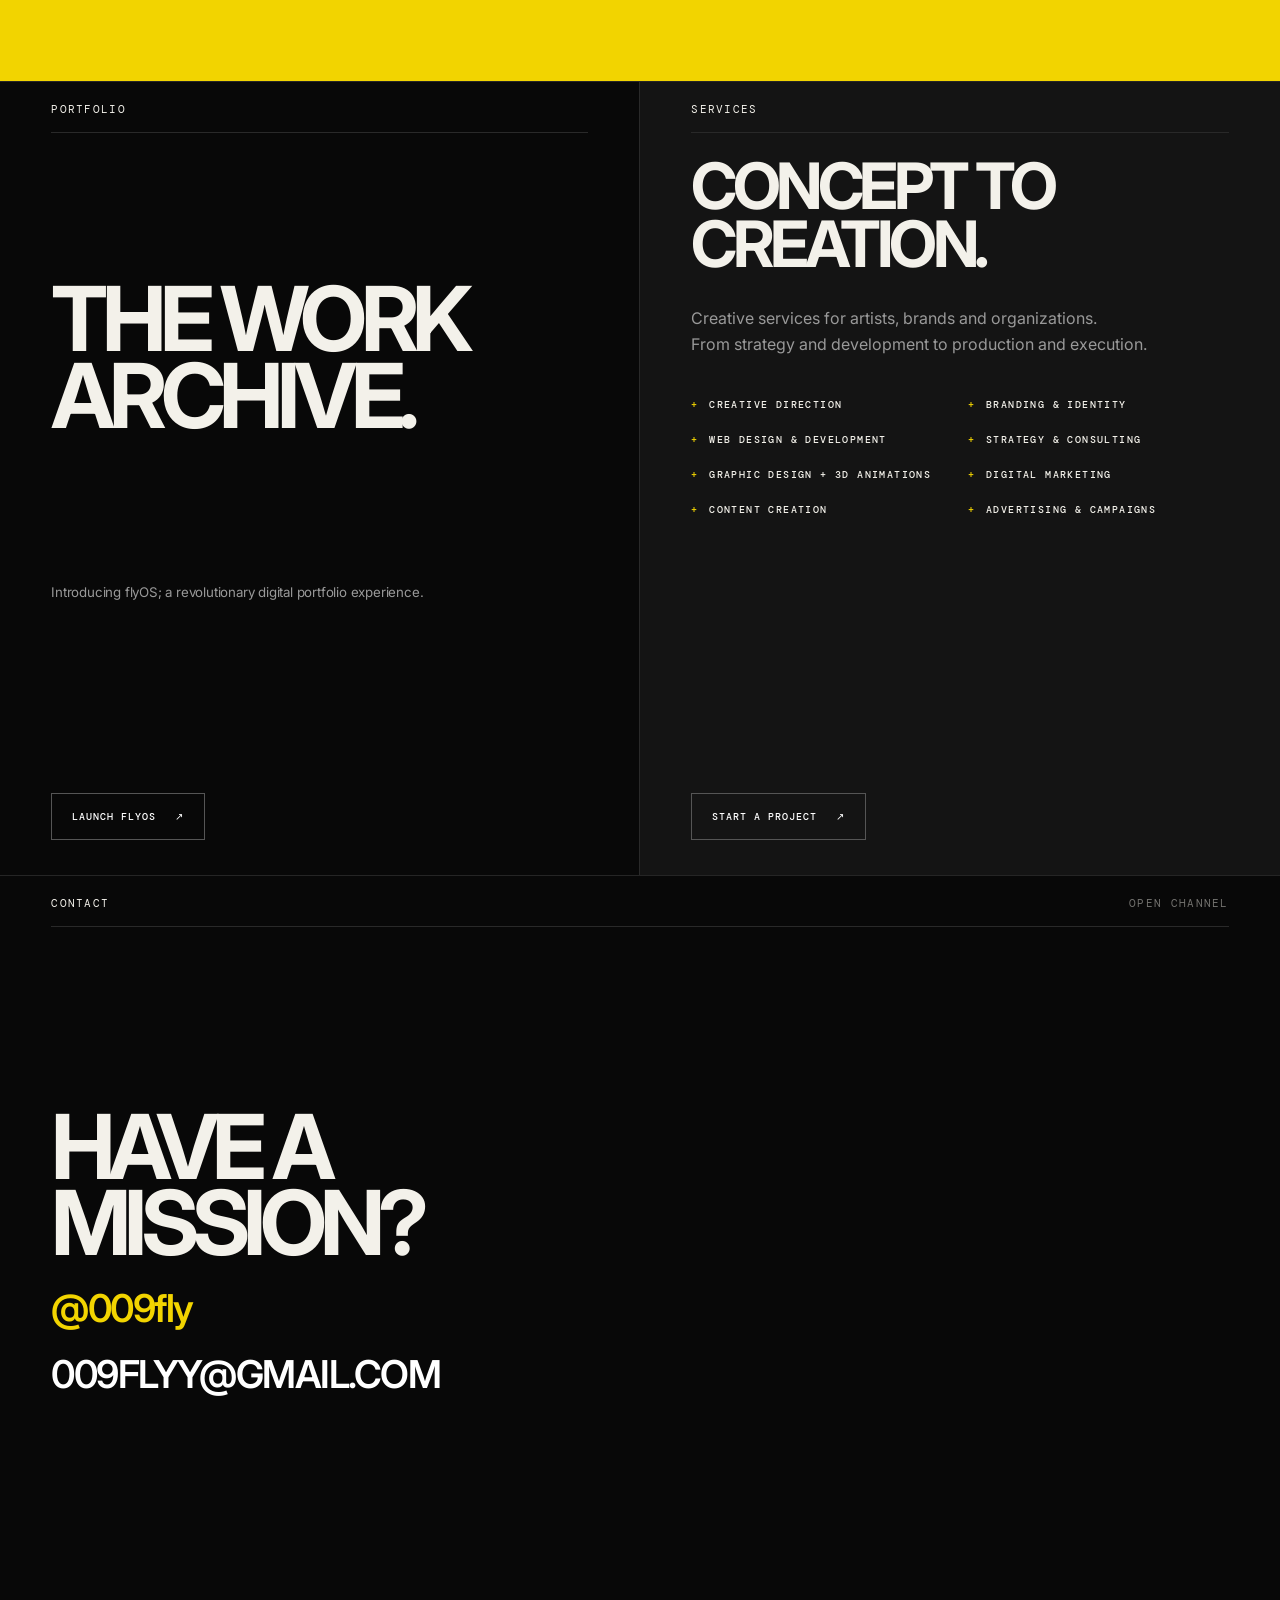
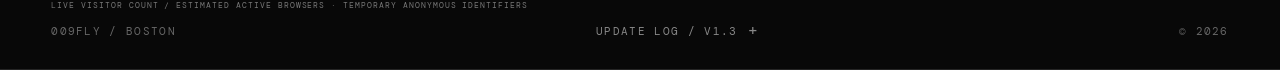
==== commit e8afa1e8: "Restore hero poster and retry autoplay in Instagram in-app browsers" ====
--- a/index.html
+++ b/index.html
@@ -101,7 +101,7 @@
   <link href="https://fonts.googleapis.com/css2?family=DM+Mono:wght@400;500&family=Inter:wght@400;500;600;700;800&display=swap" rel="stylesheet">
   <link rel="stylesheet" href="style.css?v=20261102-mobile-log-grey-reset">
   <link rel="stylesheet" href="services.css?v=20261029-mobile-layout">
-  <link rel="stylesheet" href="hero-video.css?v=20261102-cleancut-video-only">
+  <link rel="stylesheet" href="hero-video.css?v=20261117-ig-poster">
   <link rel="stylesheet" href="hq-media.css?v=mobile-intel-copy-20261116">
 </head>
 <body>
@@ -283,7 +283,7 @@
   </main>
 
   <script src="script.js?v=flush-sections-20261116"></script>
-  <script src="hero-video.js?v=20261102-mobile-v2-cleanup" defer></script>
+  <script src="hero-video.js?v=20261117-ig-playback" defer></script>
   <script src="hq-media.js?v=agent-polish-20261116" defer></script>
 </body>
 </html>
--- a/hero-video.css
+++ b/hero-video.css
@@ -1,4 +1,4 @@
-/* 009fly approved clean-cut video header — uninterrupted video-first backdrop.
+/* 009fly approved clean-cut video header — video-first backdrop with a static playback fallback.
    Isolated from ticker and navigation; no canvas/WebGL/blur animation. */
 .hero{isolation:isolate;overflow:hidden}
 .hero-video-backdrop{
@@ -7,7 +7,7 @@
   z-index:0;
   overflow:hidden;
   pointer-events:none;
-  background:#080808;
+  background:#080808 url('assets/009_render_header_poster.jpg?v=20261117') center center / cover no-repeat;
 }
 .hero-video-backdrop>video{
   position:absolute;
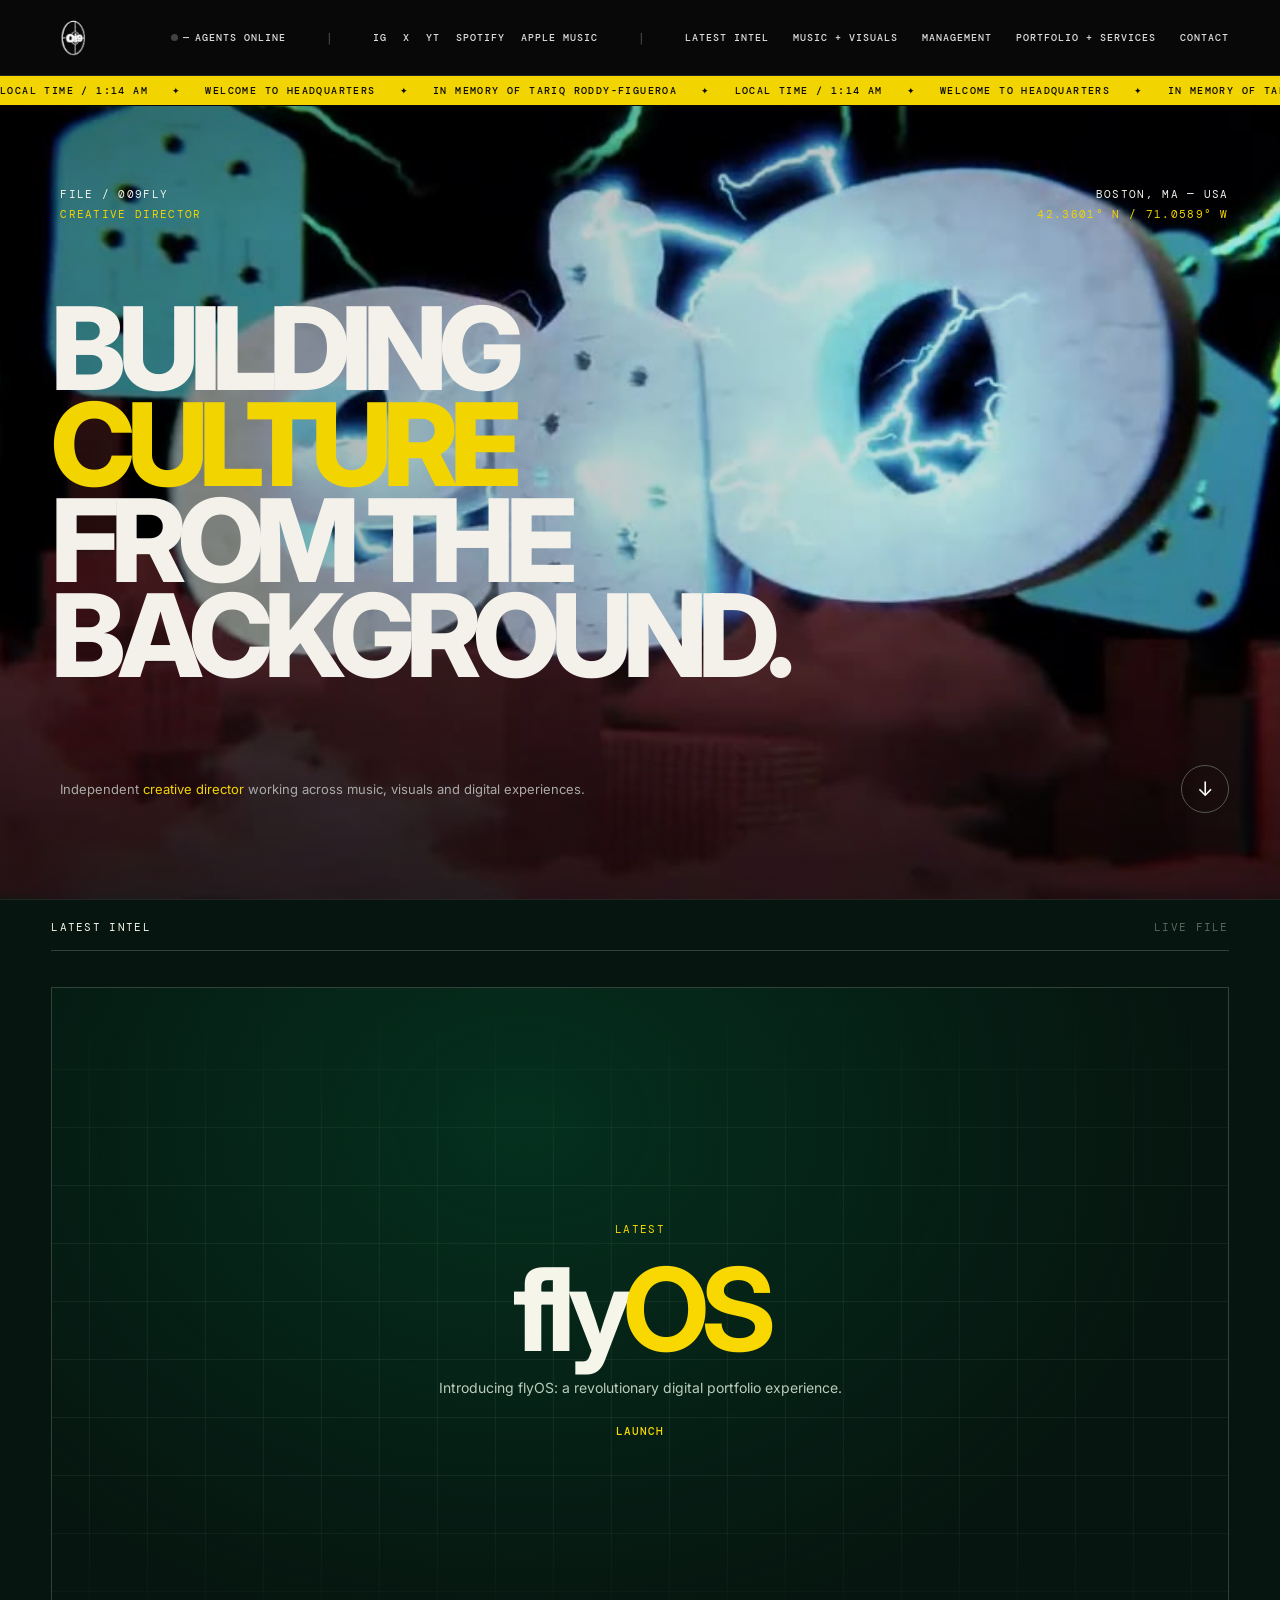
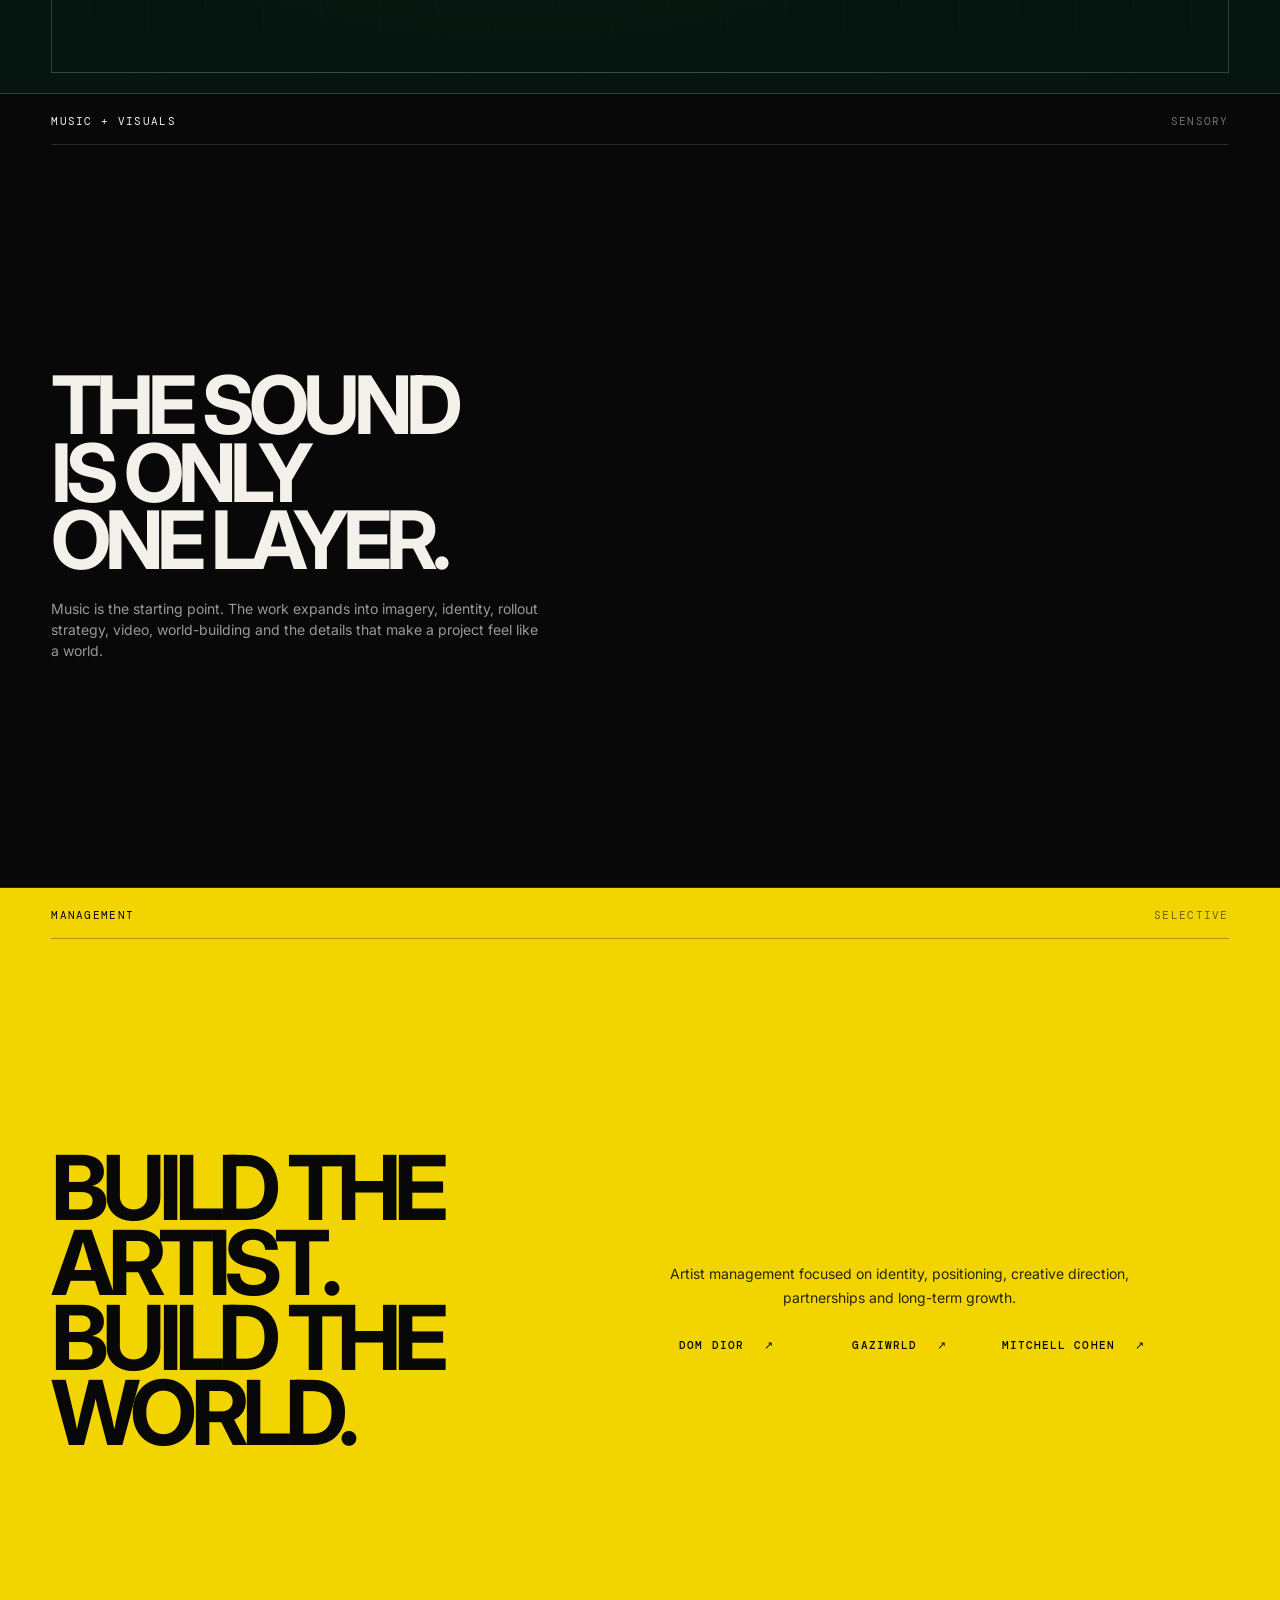
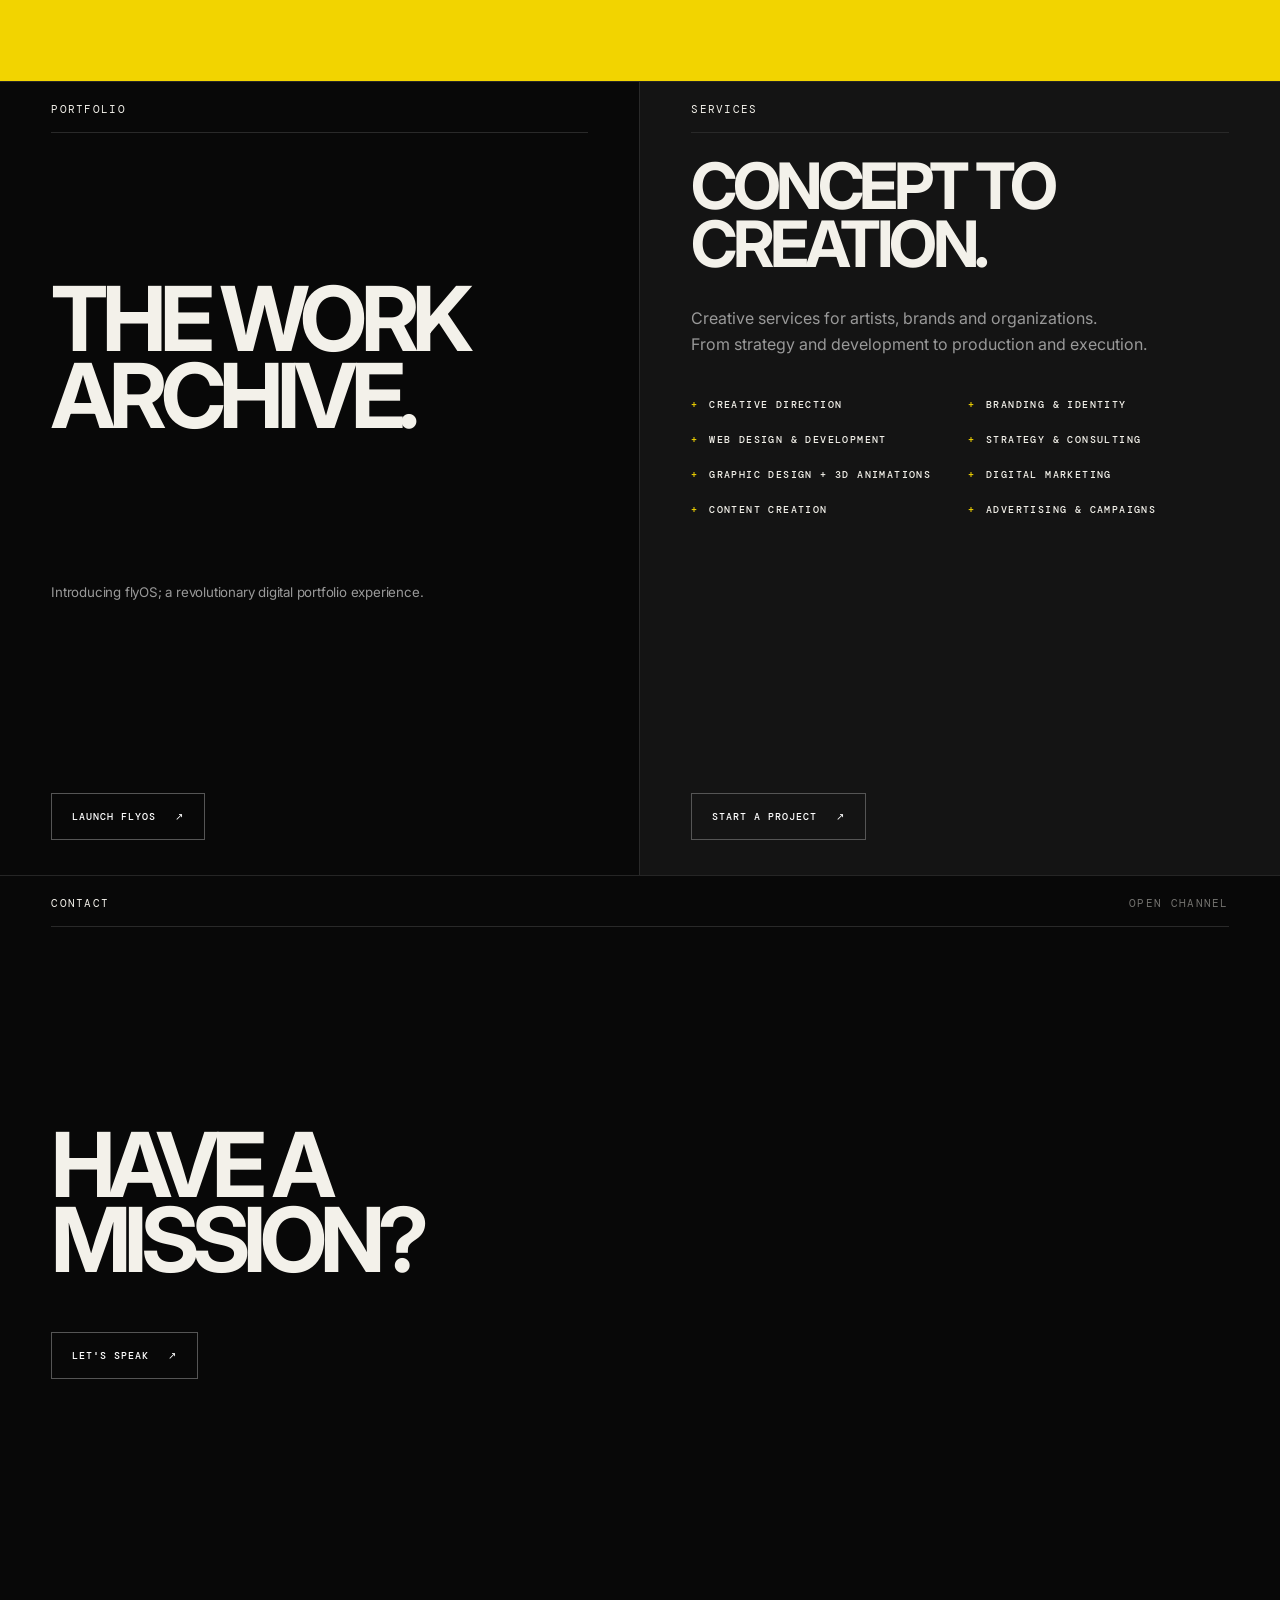
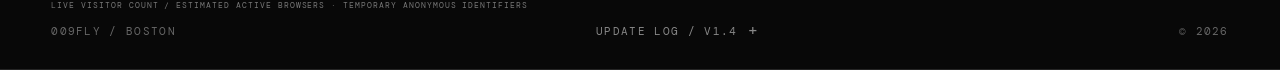
==== commit c10e14cf: "Add direct Calendly consultation booking to Contact" ====
--- a/index.html
+++ b/index.html
@@ -239,20 +239,24 @@
       </div>
       <div class="contact-body">
         <h2>HAVE A<br>MISSION?</h2>
-        <a class="contact-handle" href="https://www.instagram.com/009fly/" target="_blank" rel="noopener" aria-label="009FLY on Instagram">@009fly</a>
-        <a class="email" href="mailto:009flyy@gmail.com">009FLYY@GMAIL.COM</a>
+        <a class="button" style="align-self:flex-start;min-height:44px" href="https://calendly.com/009fly/30min?month=2026-11" target="_blank" rel="noopener noreferrer" aria-label="Let's speak — book a 30-minute consultation">LET'S SPEAK <span aria-hidden="true">↗</span></a>
       </div>
       <p class="hq-presence-privacy mono">LIVE VISITOR COUNT / ESTIMATED ACTIVE BROWSERS · TEMPORARY ANONYMOUS IDENTIFIERS</p>
       <div class="contact-footer mono">
         <span>009FLY / BOSTON</span>
         <details class="release-log">
-          <summary aria-label="View website update history">UPDATE LOG / V1.3 <span class="release-log-plus" aria-hidden="true">+</span></summary>
+          <summary aria-label="View website update history">UPDATE LOG / V1.4 <span class="release-log-plus" aria-hidden="true">+</span></summary>
           <div class="release-log-panel">
             <div class="release-log-heading">
               <span>009FLY / RELEASE HISTORY</span>
               <span>ARCHIVE / 001</span>
             </div>
             <div class="release-log-entries" role="region" aria-label="Release history; scroll for older updates" tabindex="0">
+            <div class="release-log-entry">
+              <span class="release-log-version">V1.4 / NOV 2026</span>
+              <strong>CONTACT / DIRECT BOOKING</strong>
+              <p>Added a direct consultation booking button in the Contact section.</p>
+            </div>
             <div class="release-log-entry">
               <span class="release-log-version">V1.3 / NOV 2026</span>
               <strong>flyOS / MUSIC + LIVE PRESENCE</strong>
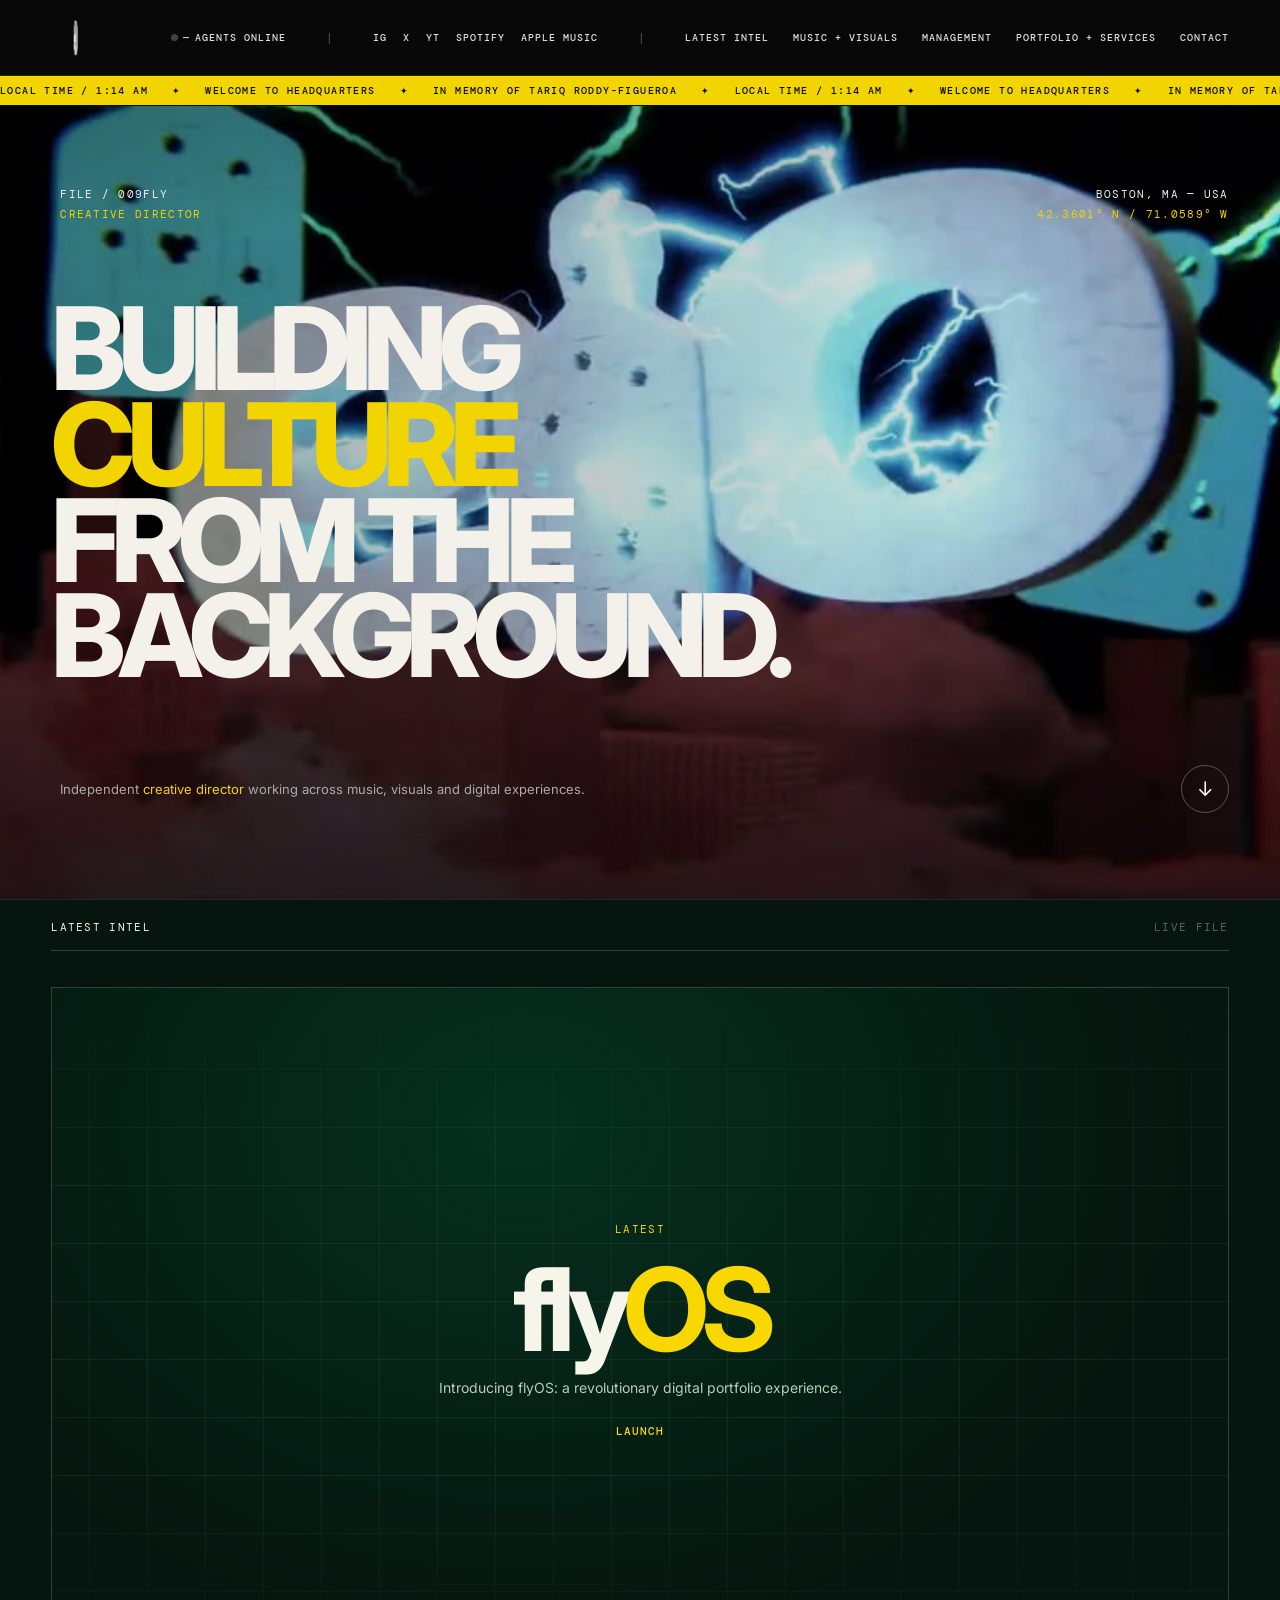
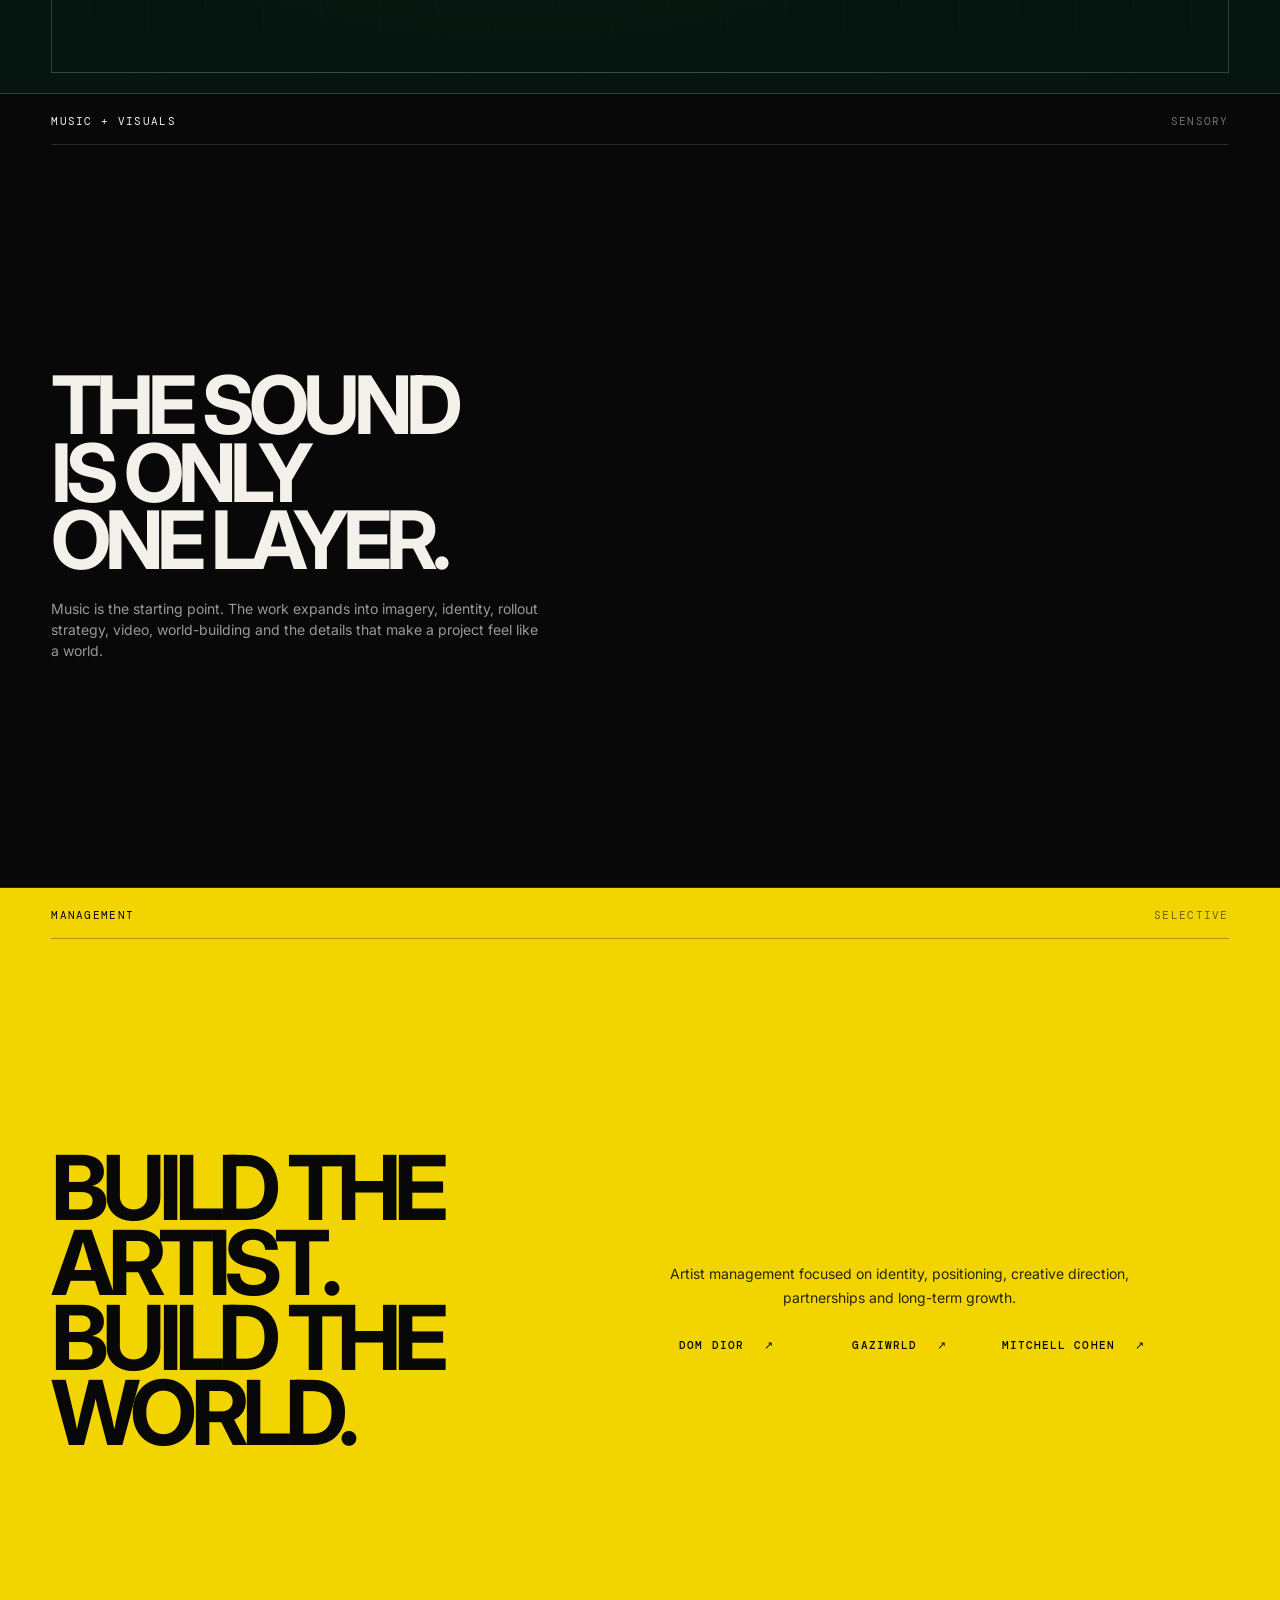
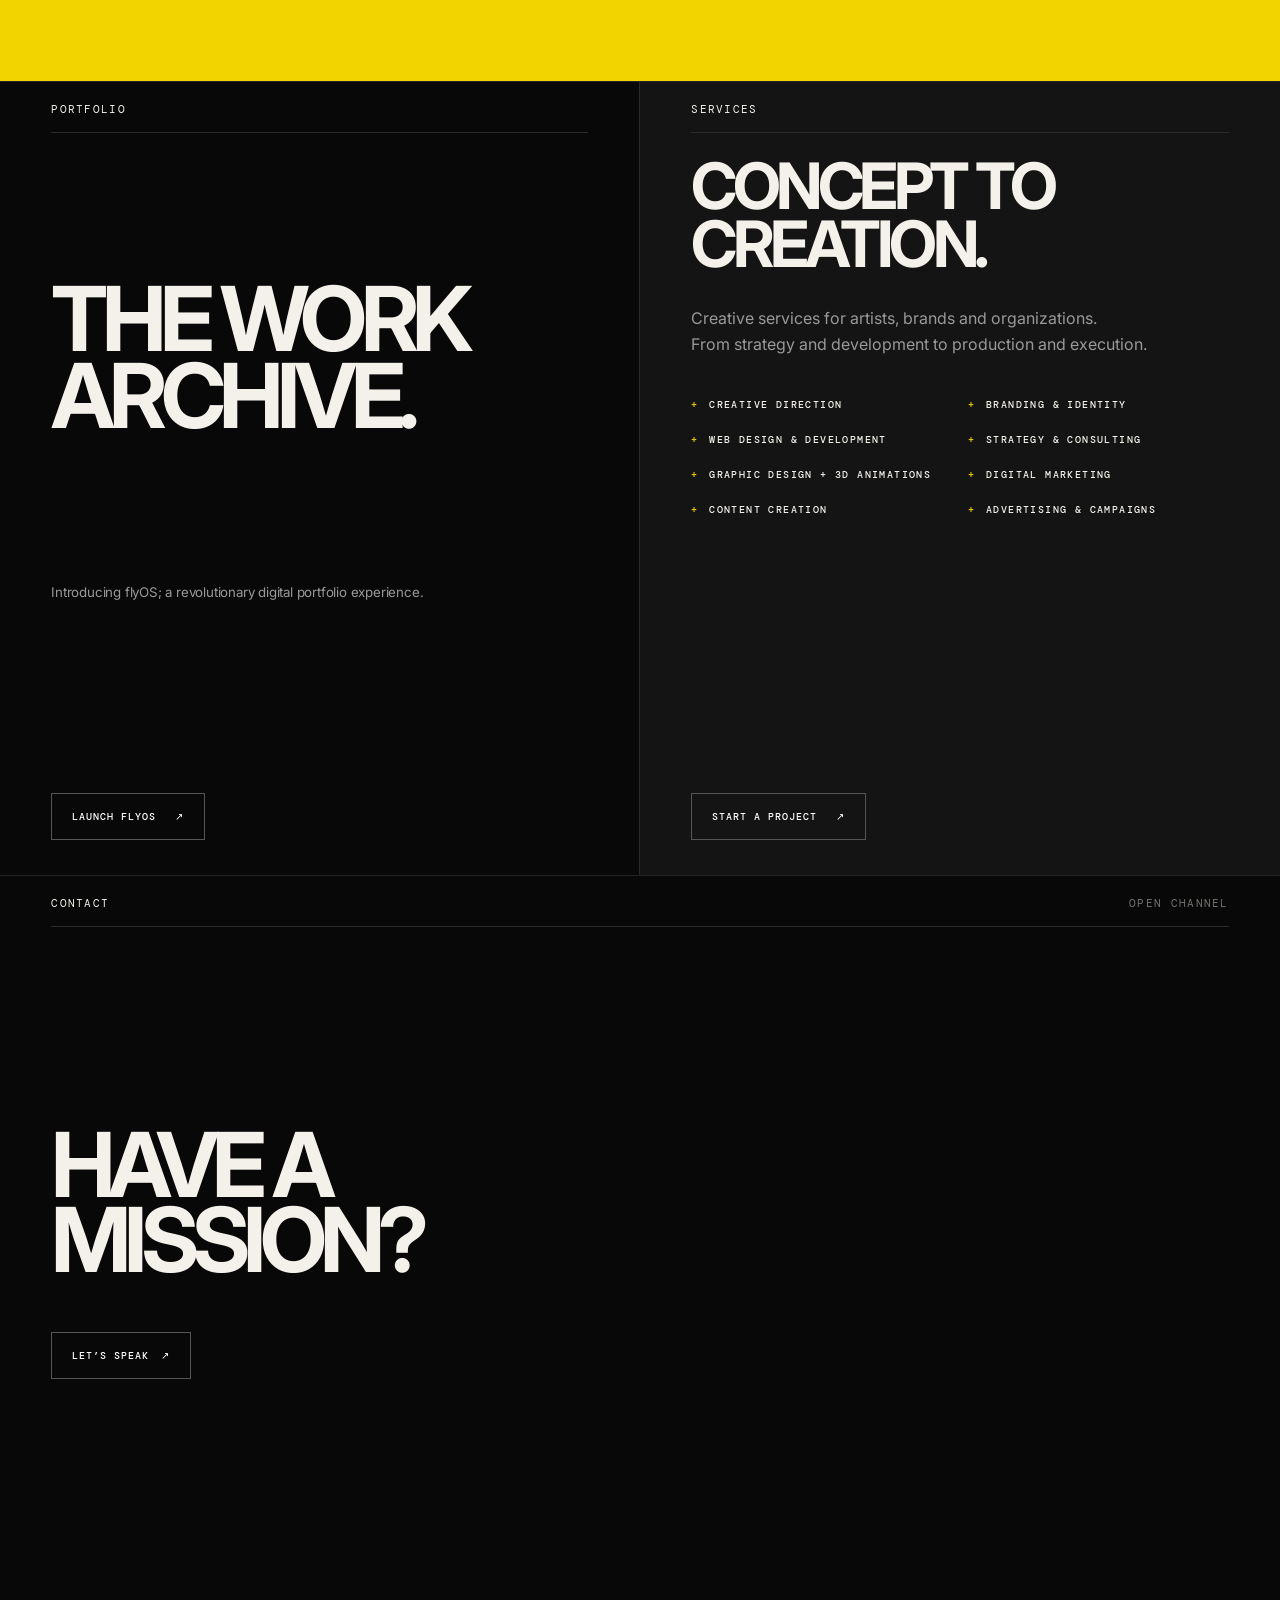
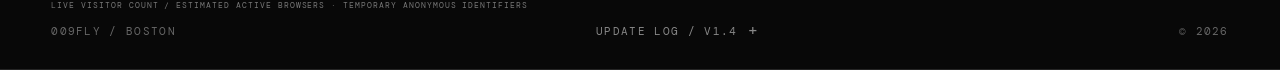
==== commit d51aeed3: "Contact: replace direct email and Instagram links with Calendly booking" ====
--- a/index.html
+++ b/index.html
@@ -239,7 +239,7 @@
       </div>
       <div class="contact-body">
         <h2>HAVE A<br>MISSION?</h2>
-        <a class="button" style="align-self:flex-start;min-height:44px" href="https://calendly.com/009fly/30min?month=2026-11" target="_blank" rel="noopener noreferrer" aria-label="Let's speak — book a 30-minute consultation">LET'S SPEAK <span aria-hidden="true">↗</span></a>
+        <a class="button" style="align-self:flex-start;display:inline-flex;align-items:center;min-height:44px" href="https://calendly.com/009fly/30min?month=2026-11" target="_blank" rel="noopener noreferrer" aria-label="Let's speak — book a 30-minute call">LET’S SPEAK <span aria-hidden="true">↗</span></a>
       </div>
       <p class="hq-presence-privacy mono">LIVE VISITOR COUNT / ESTIMATED ACTIVE BROWSERS · TEMPORARY ANONYMOUS IDENTIFIERS</p>
       <div class="contact-footer mono">
@@ -255,7 +255,7 @@
             <div class="release-log-entry">
               <span class="release-log-version">V1.4 / NOV 2026</span>
               <strong>CONTACT / DIRECT BOOKING</strong>
-              <p>Added a direct consultation booking button in the Contact section.</p>
+              <p>Introduced a direct Calendly booking button in the Contact section.</p>
             </div>
             <div class="release-log-entry">
               <span class="release-log-version">V1.3 / NOV 2026</span>
